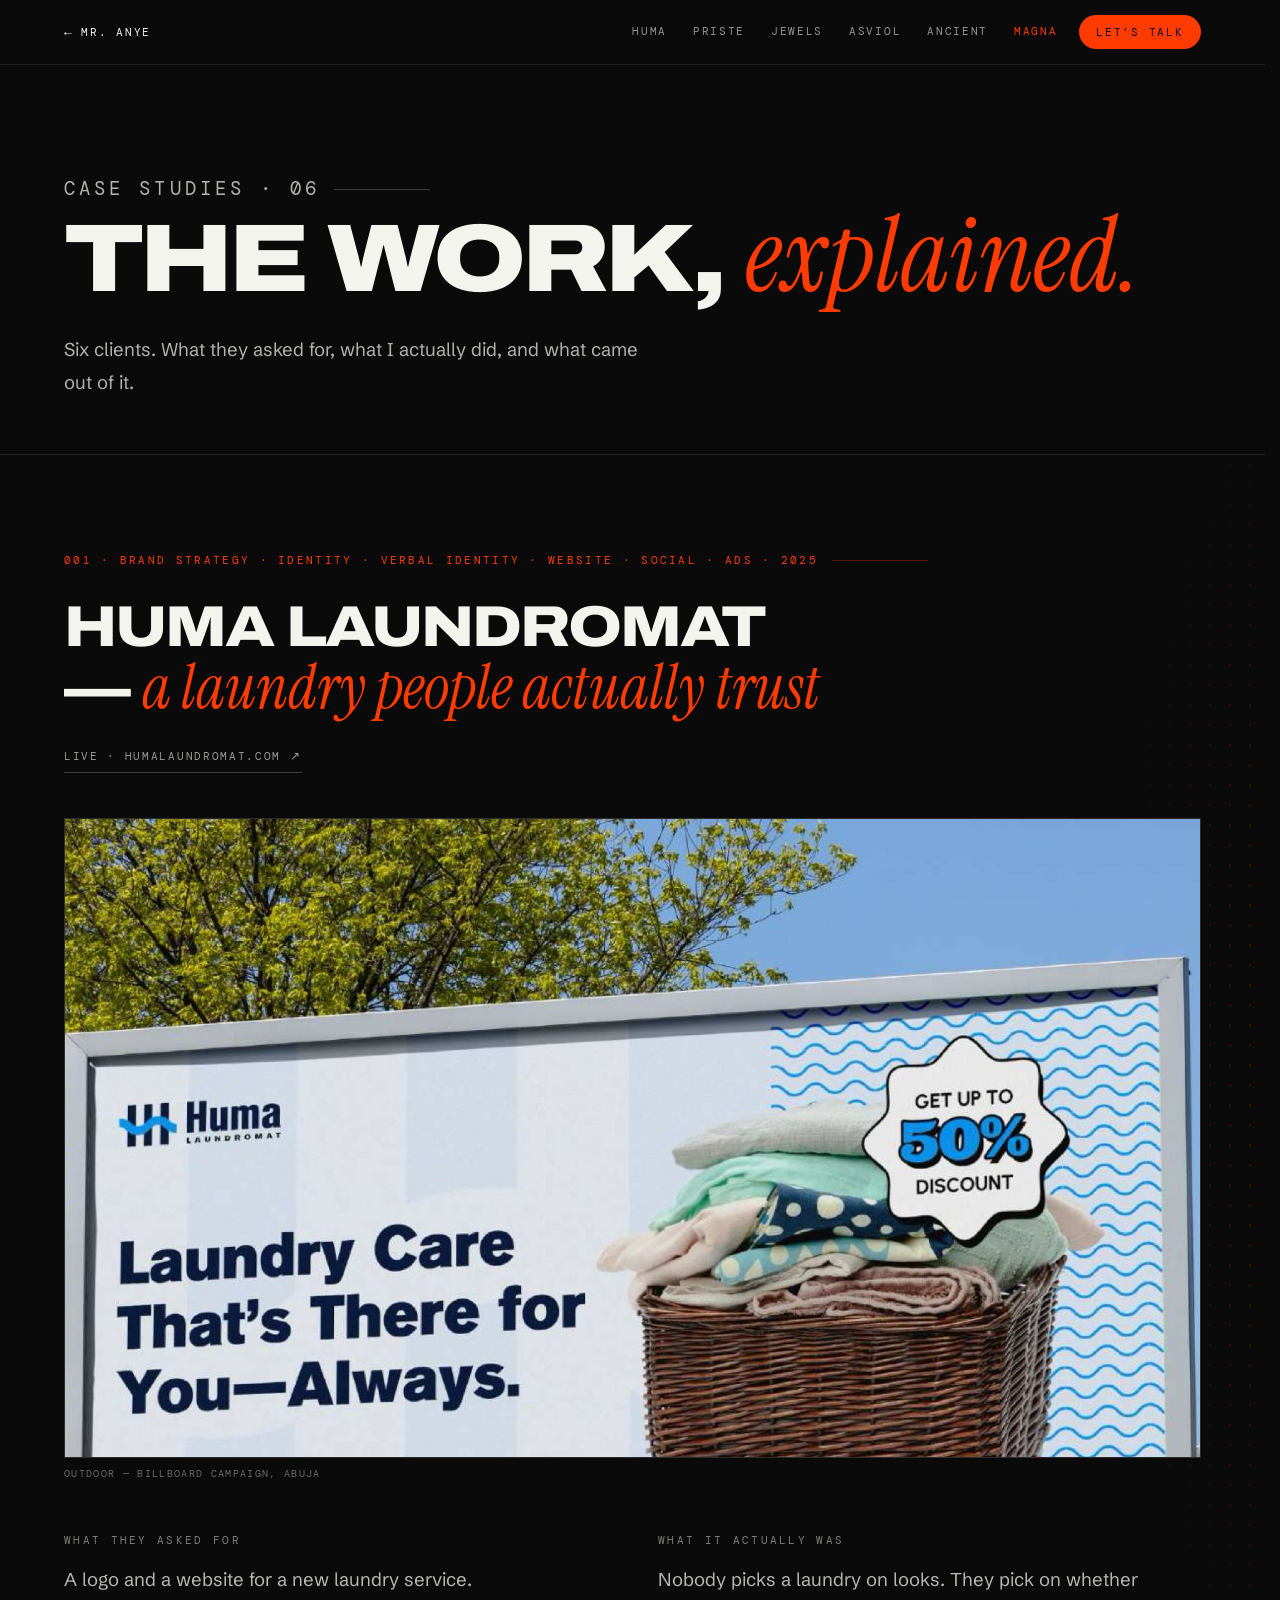
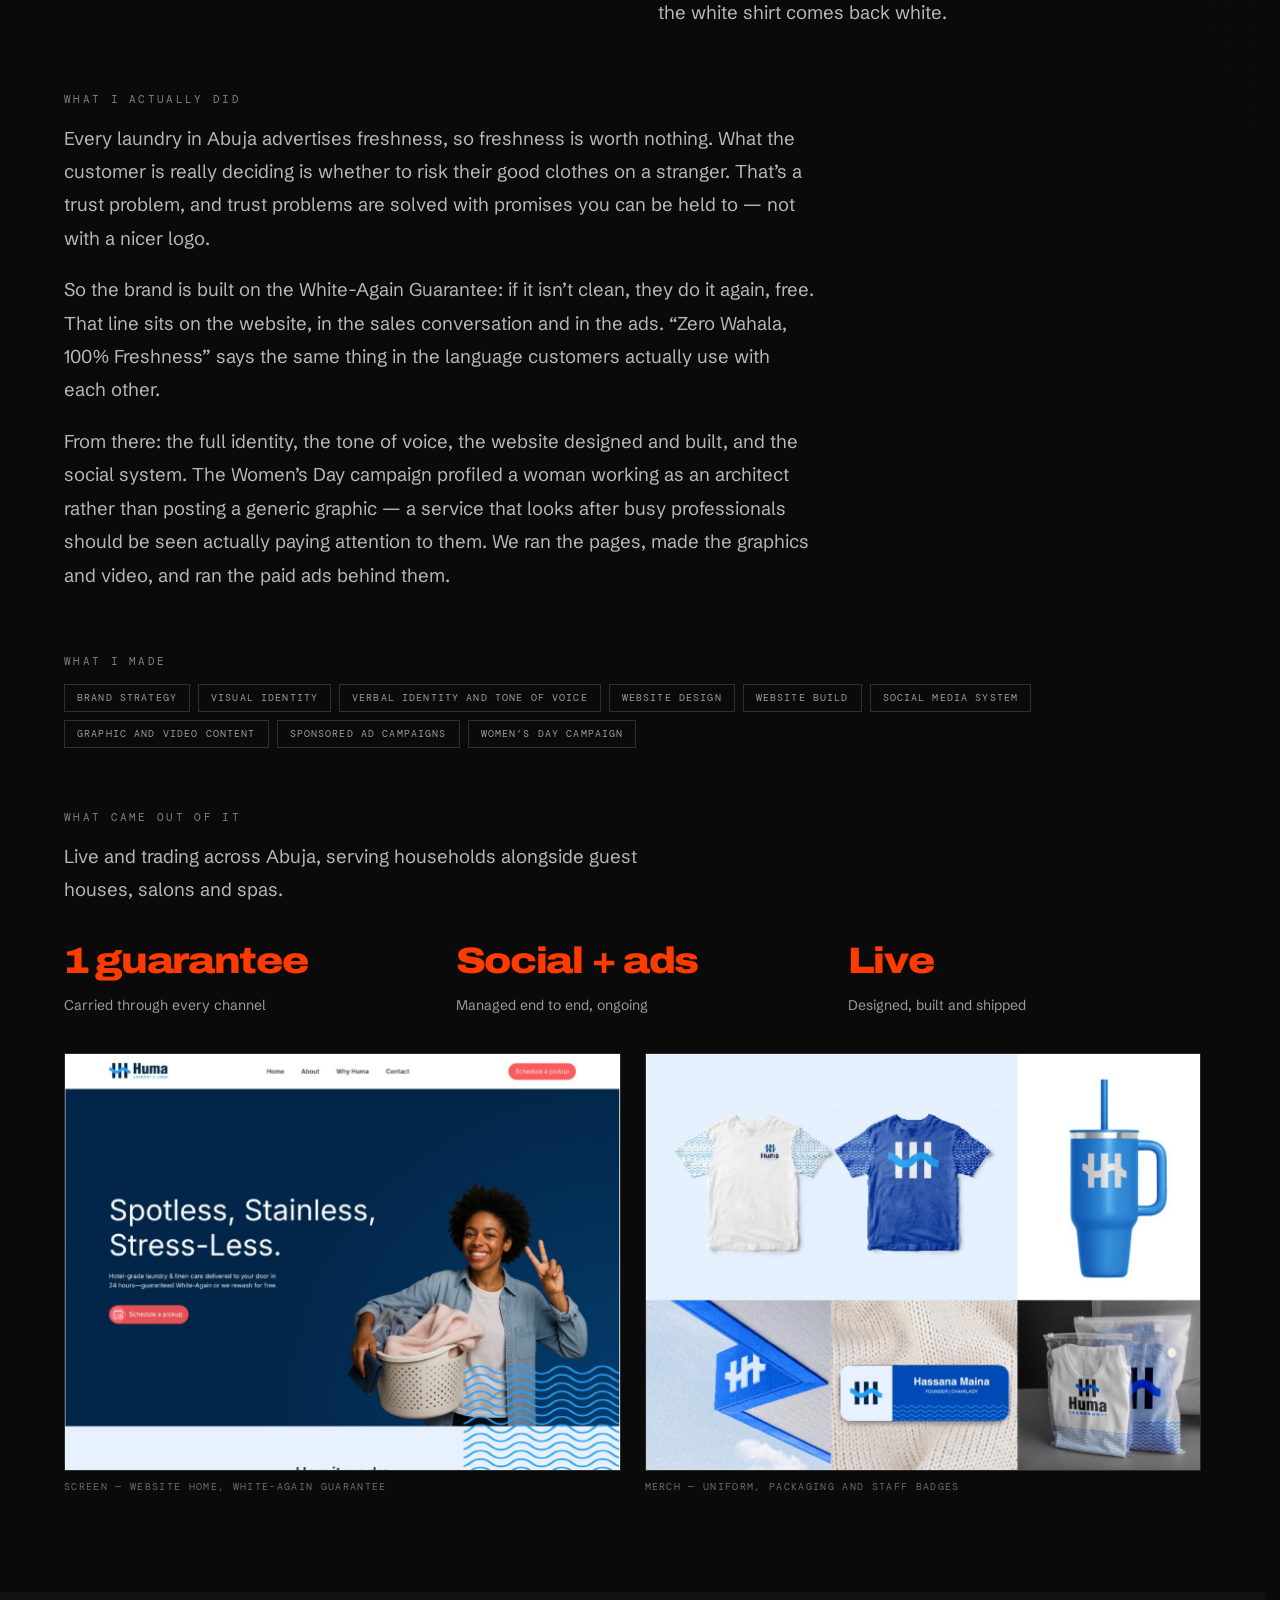
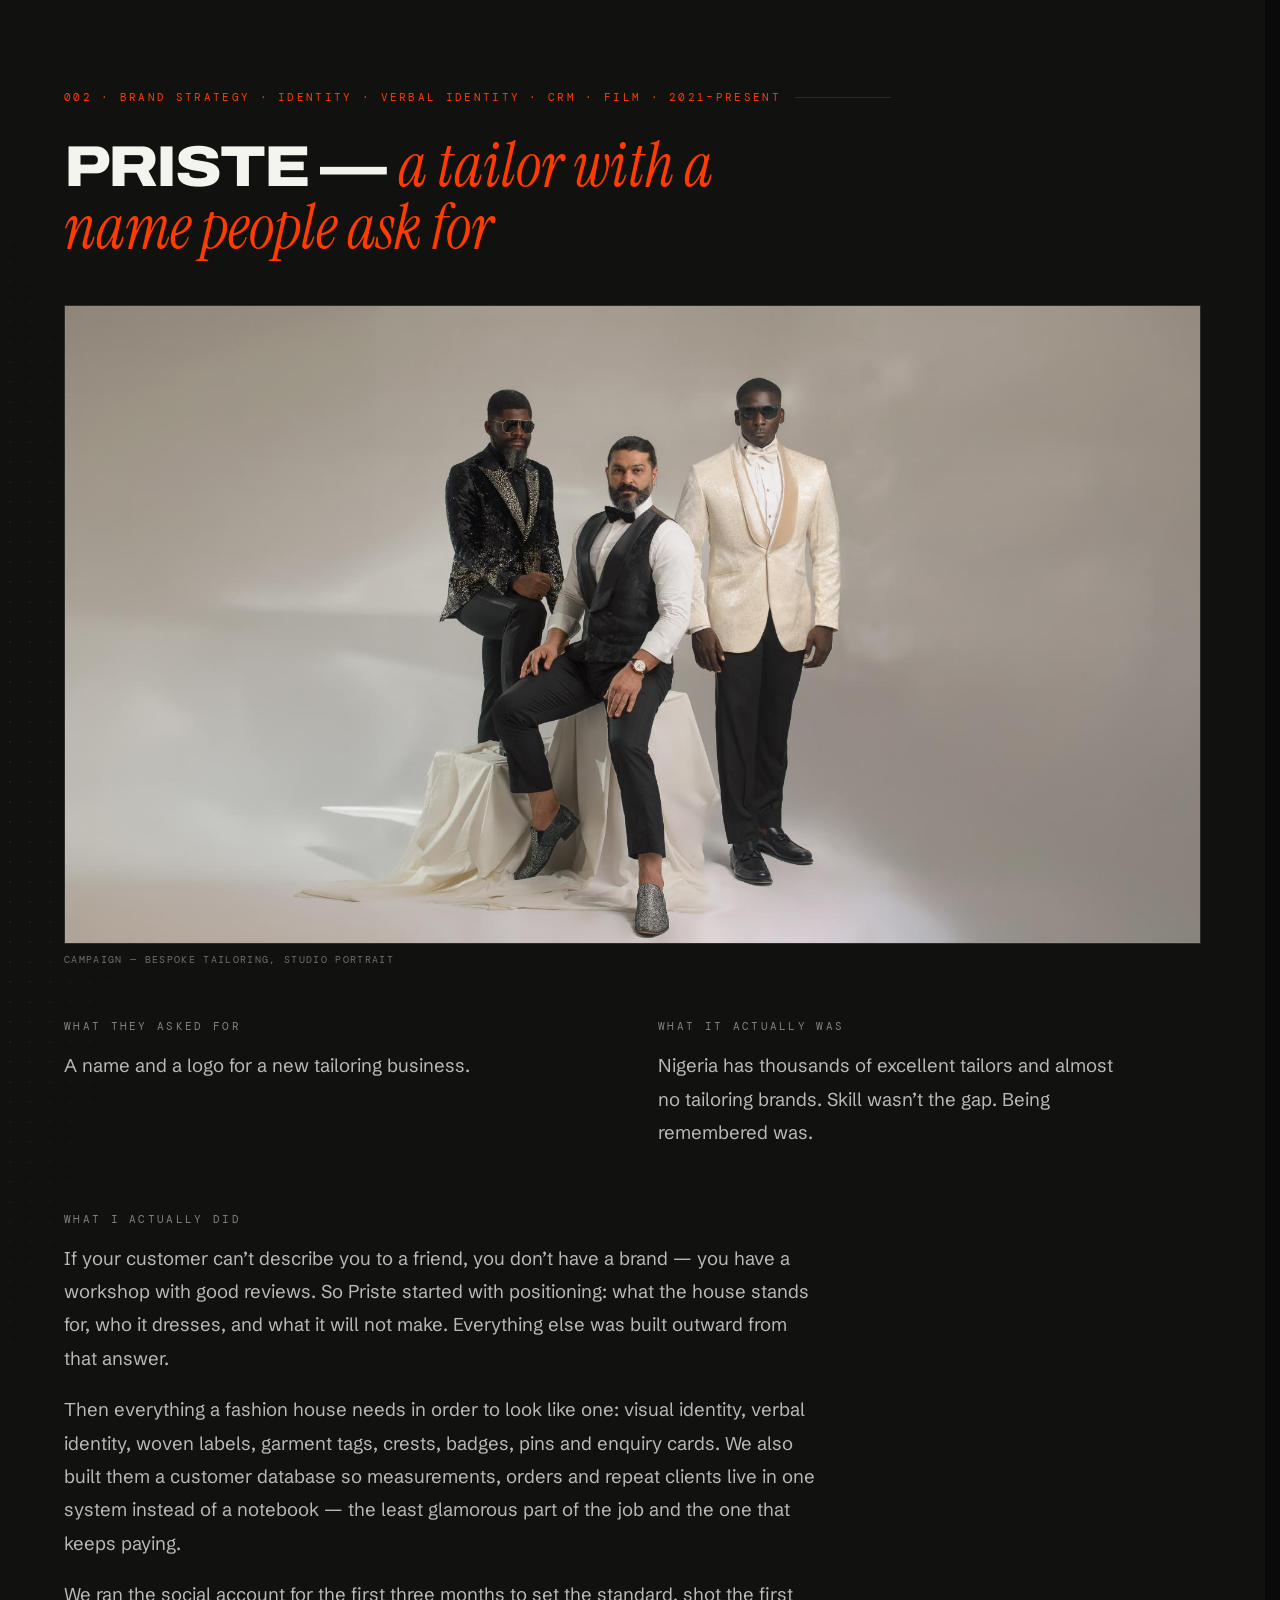
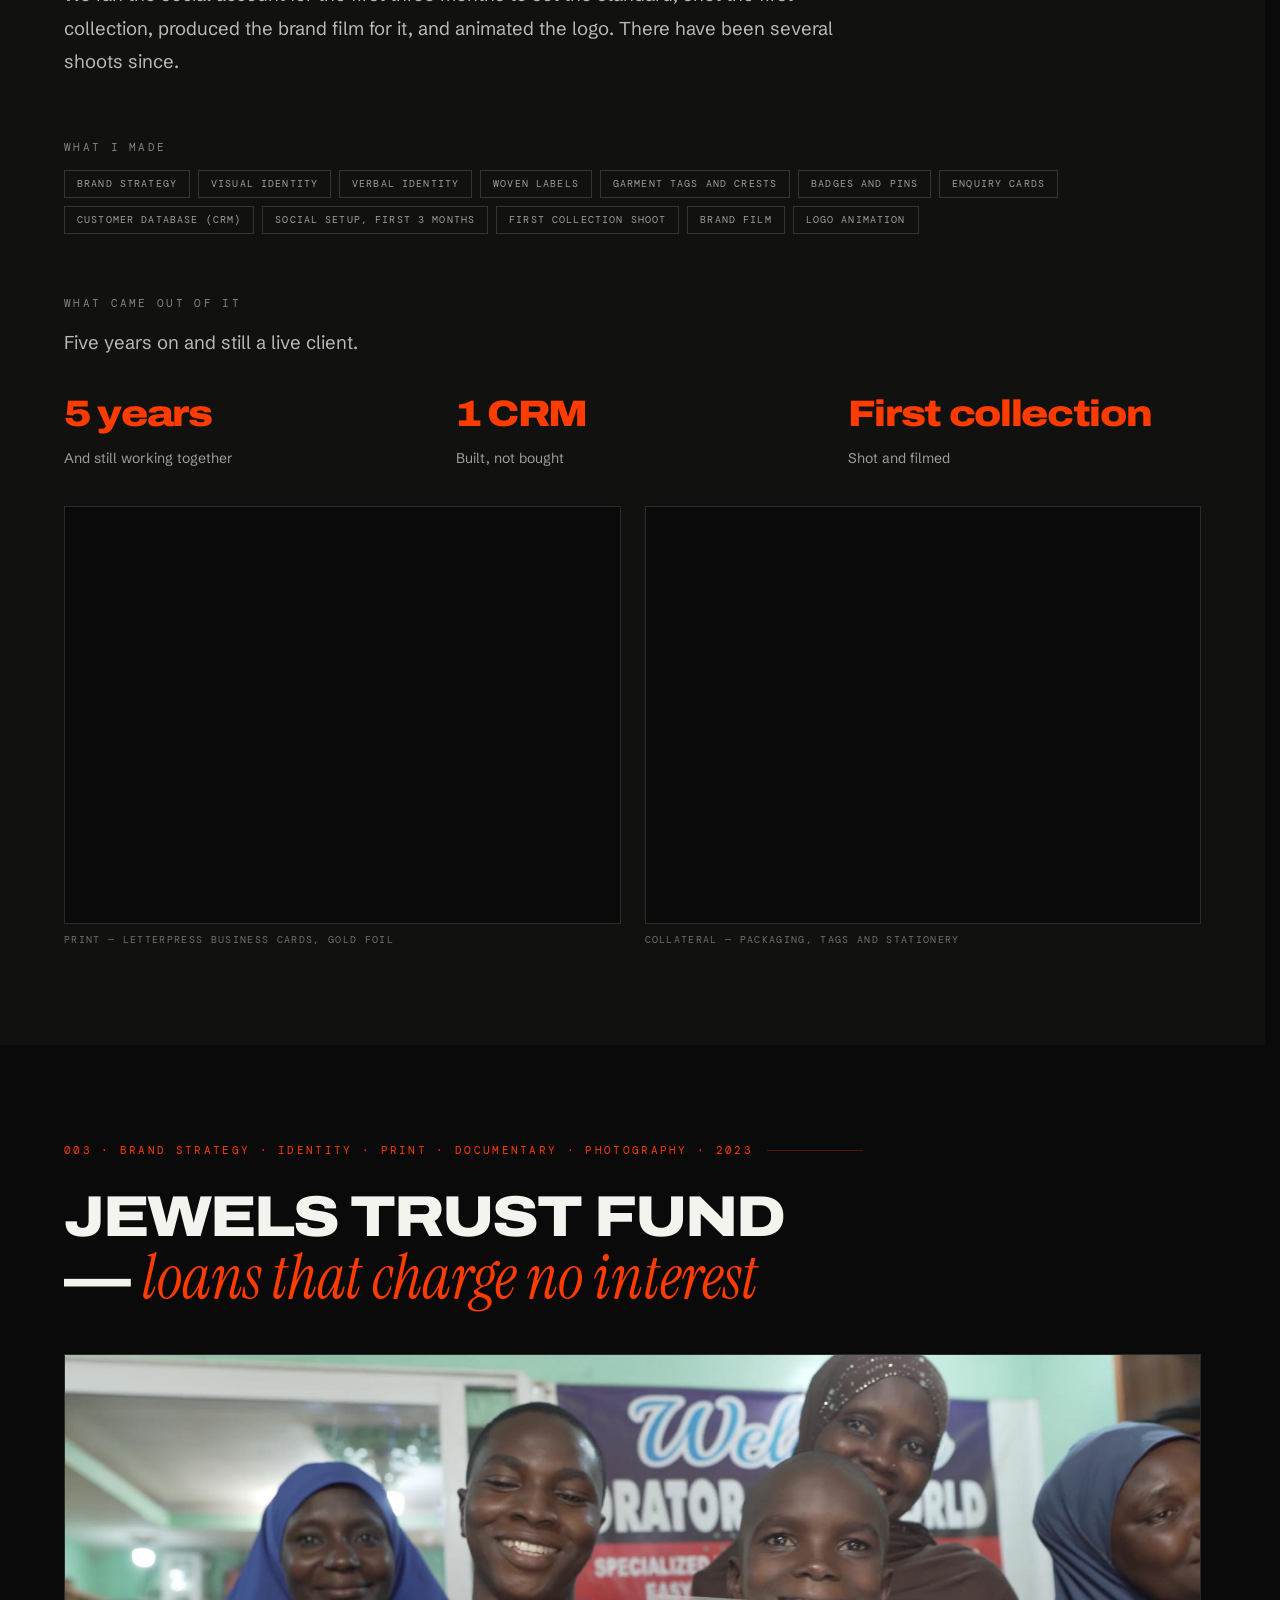
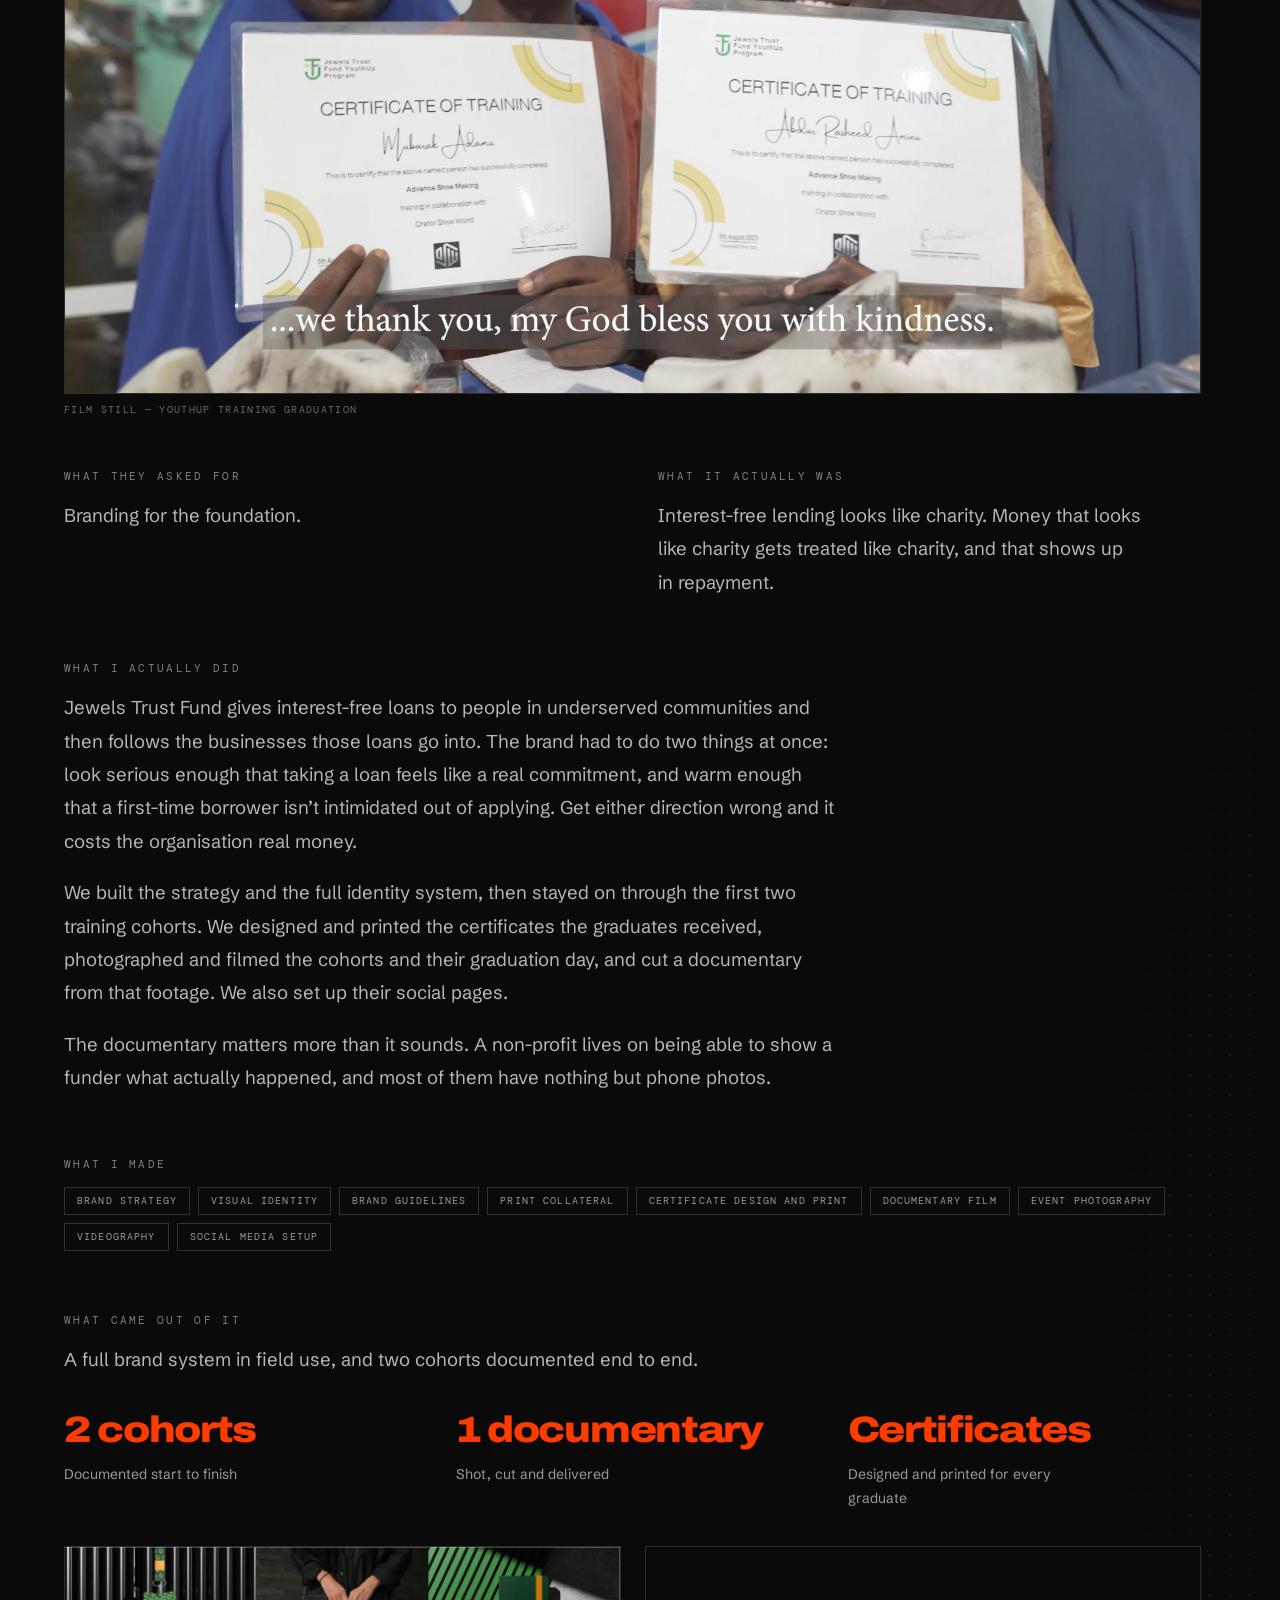
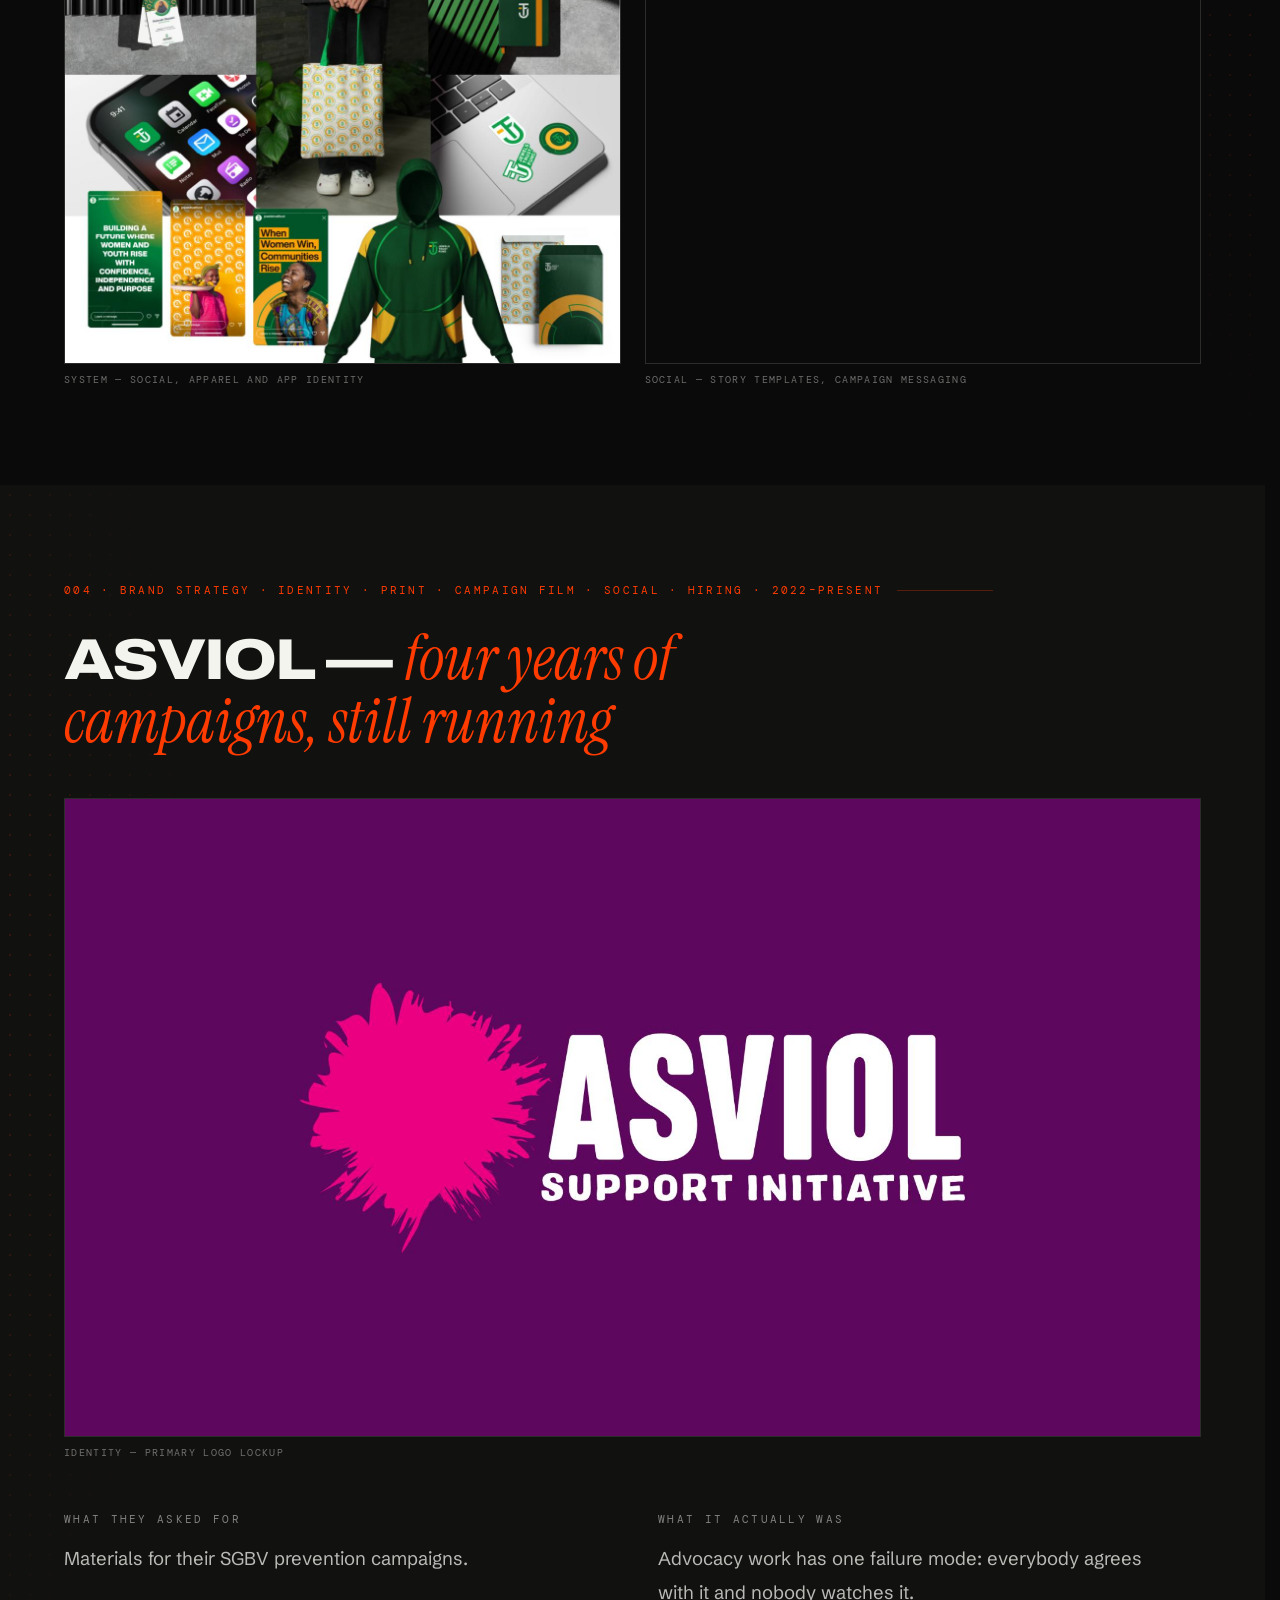
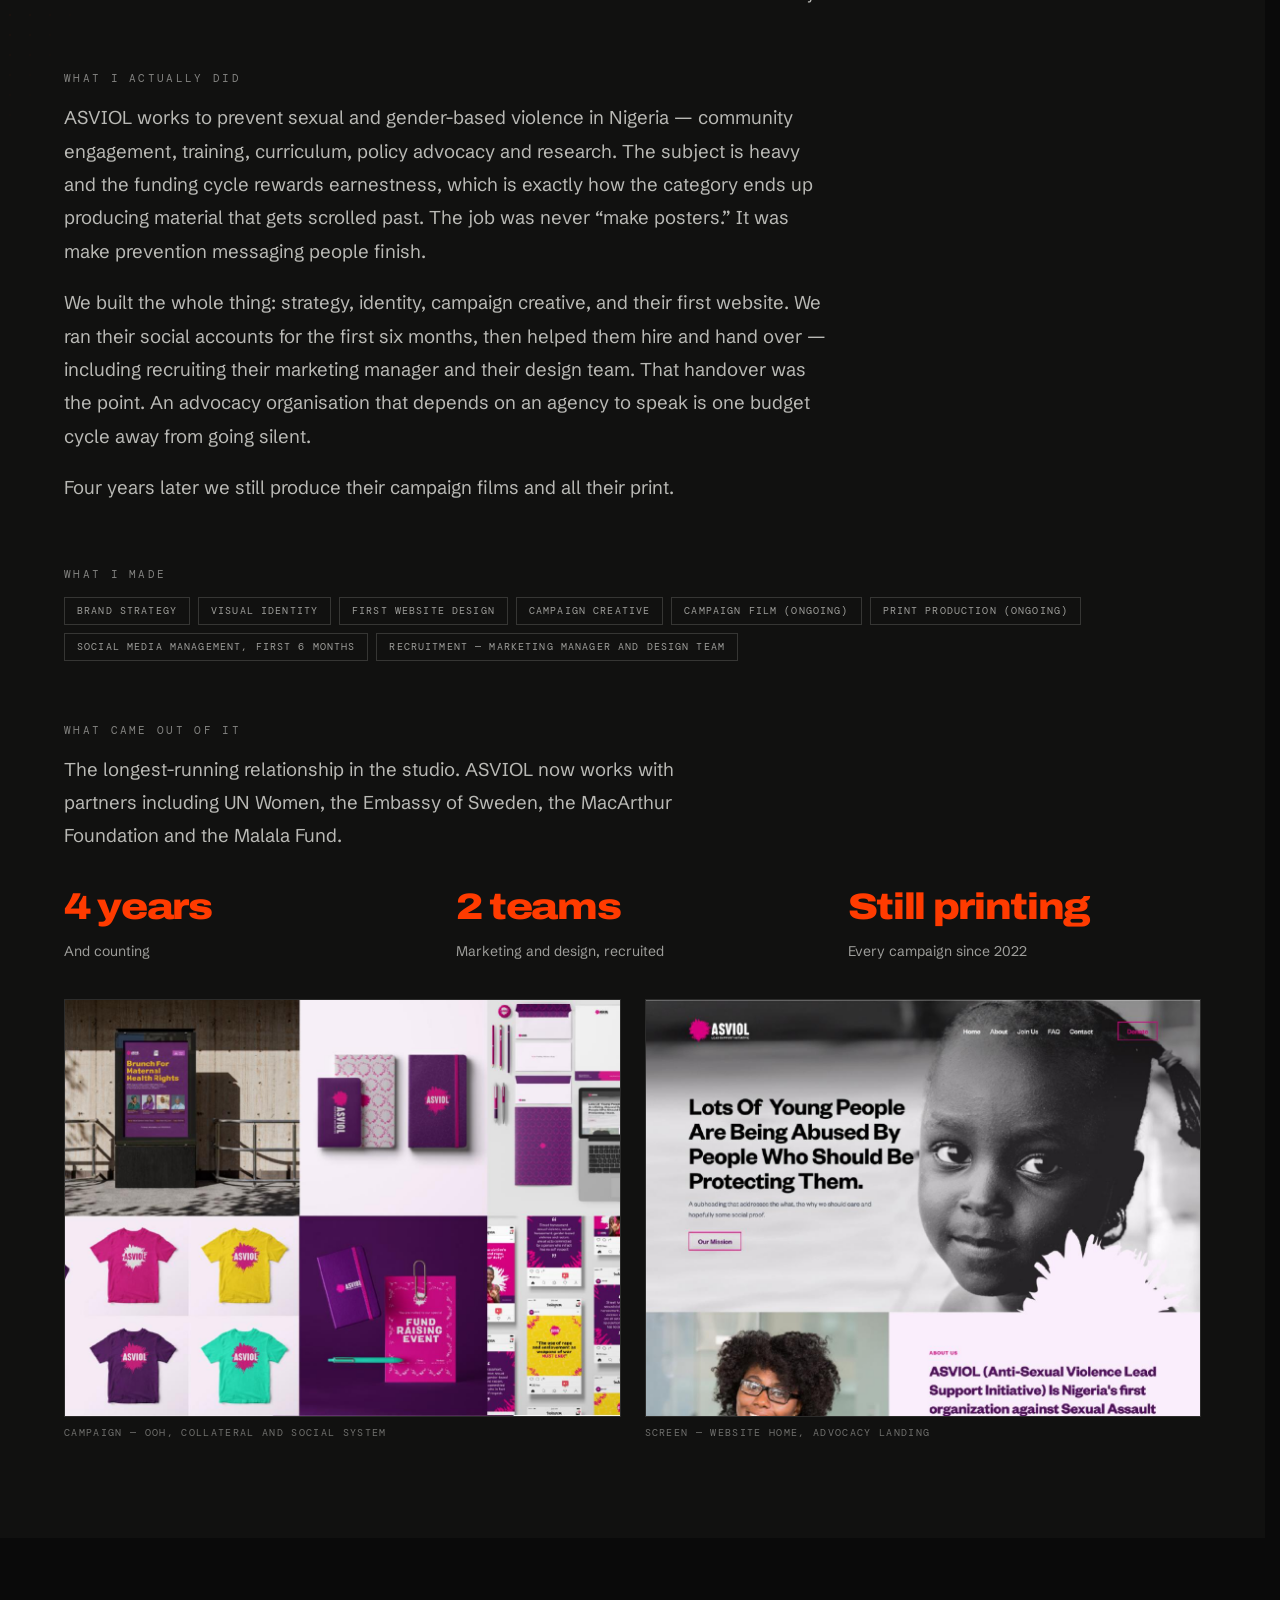
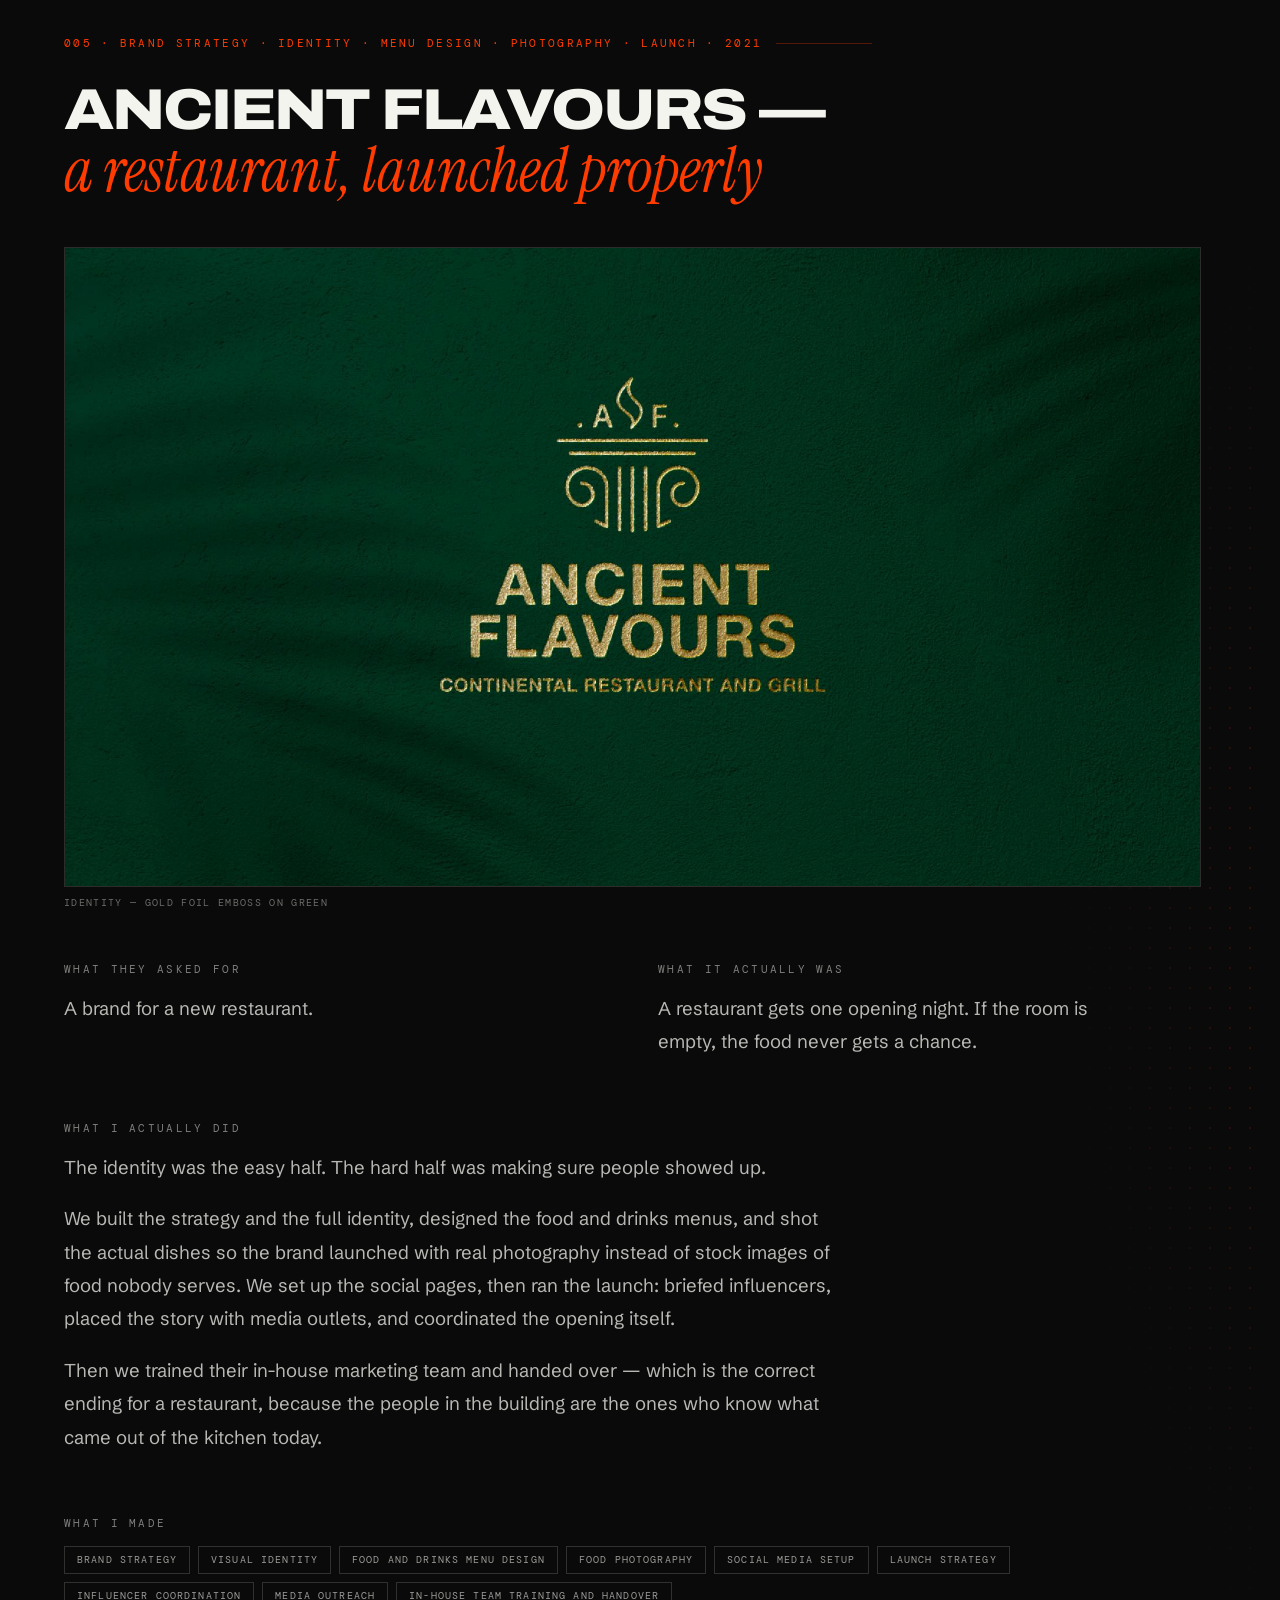
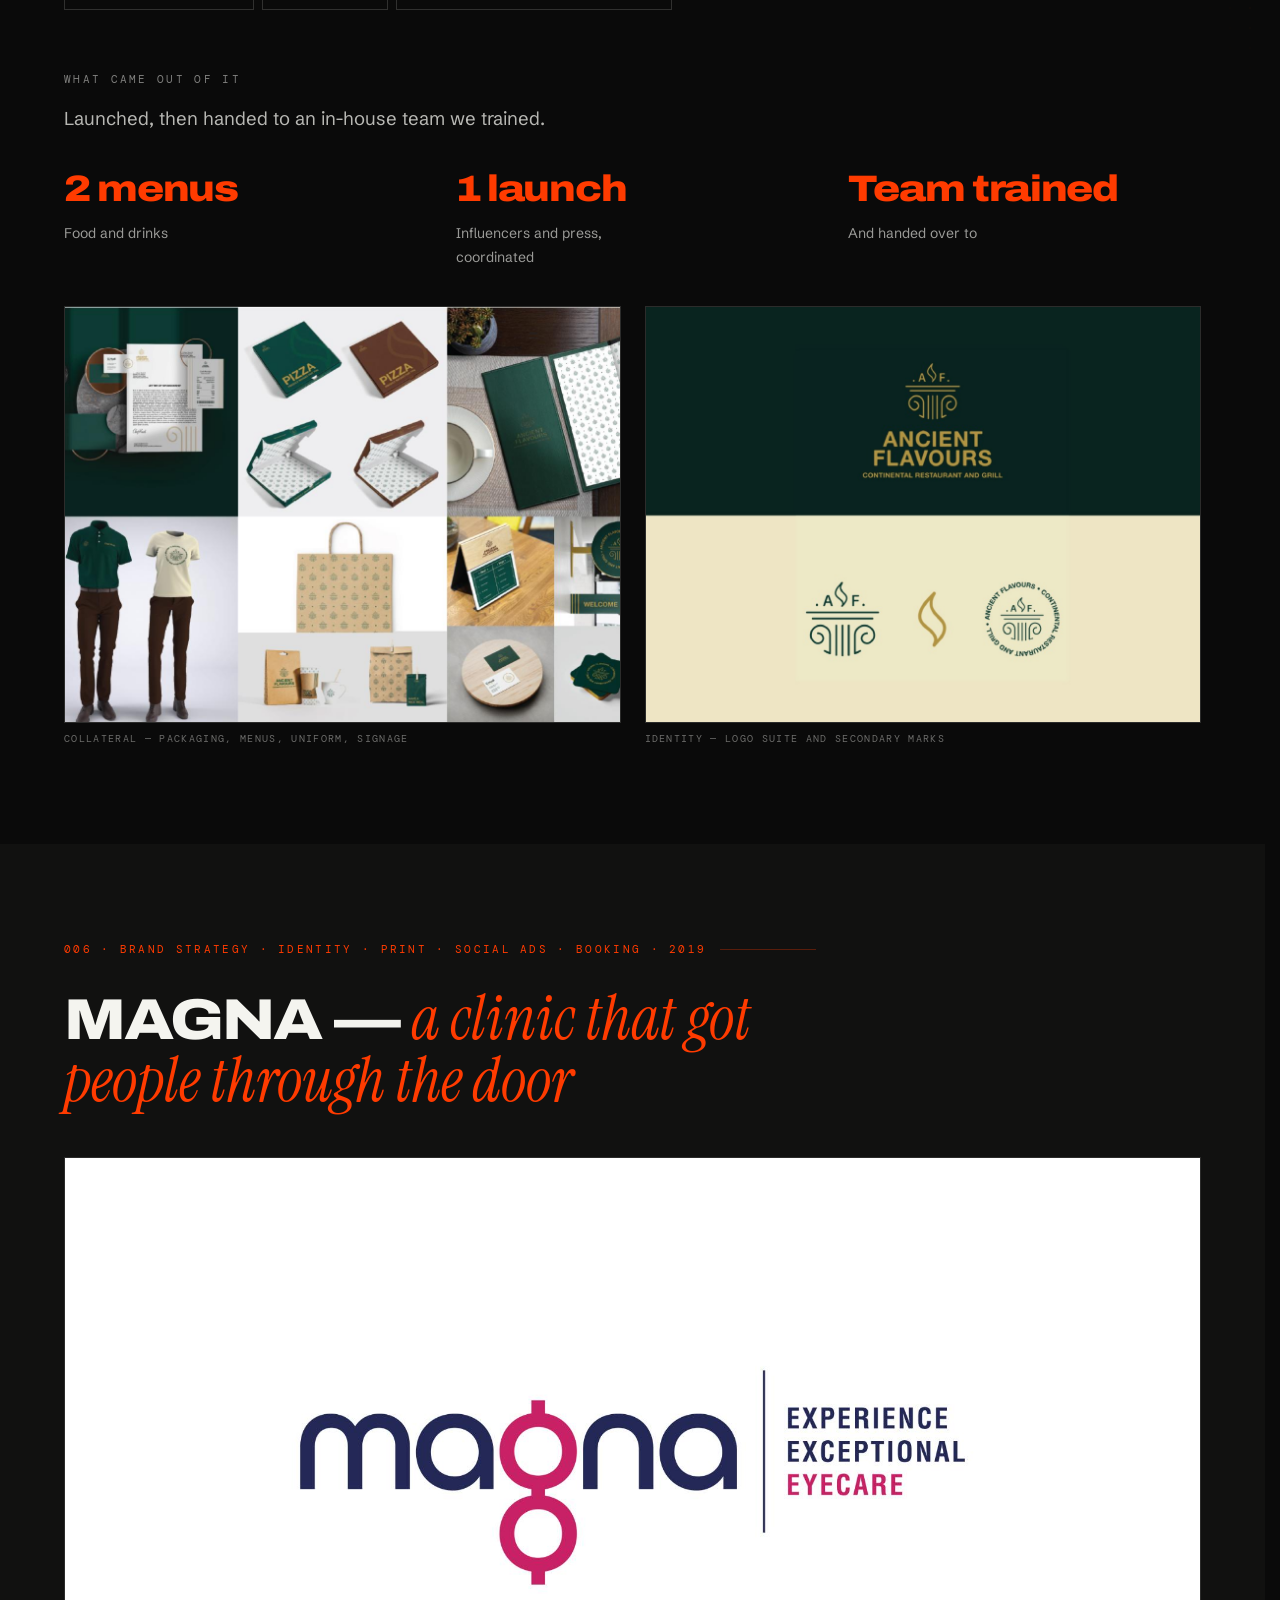
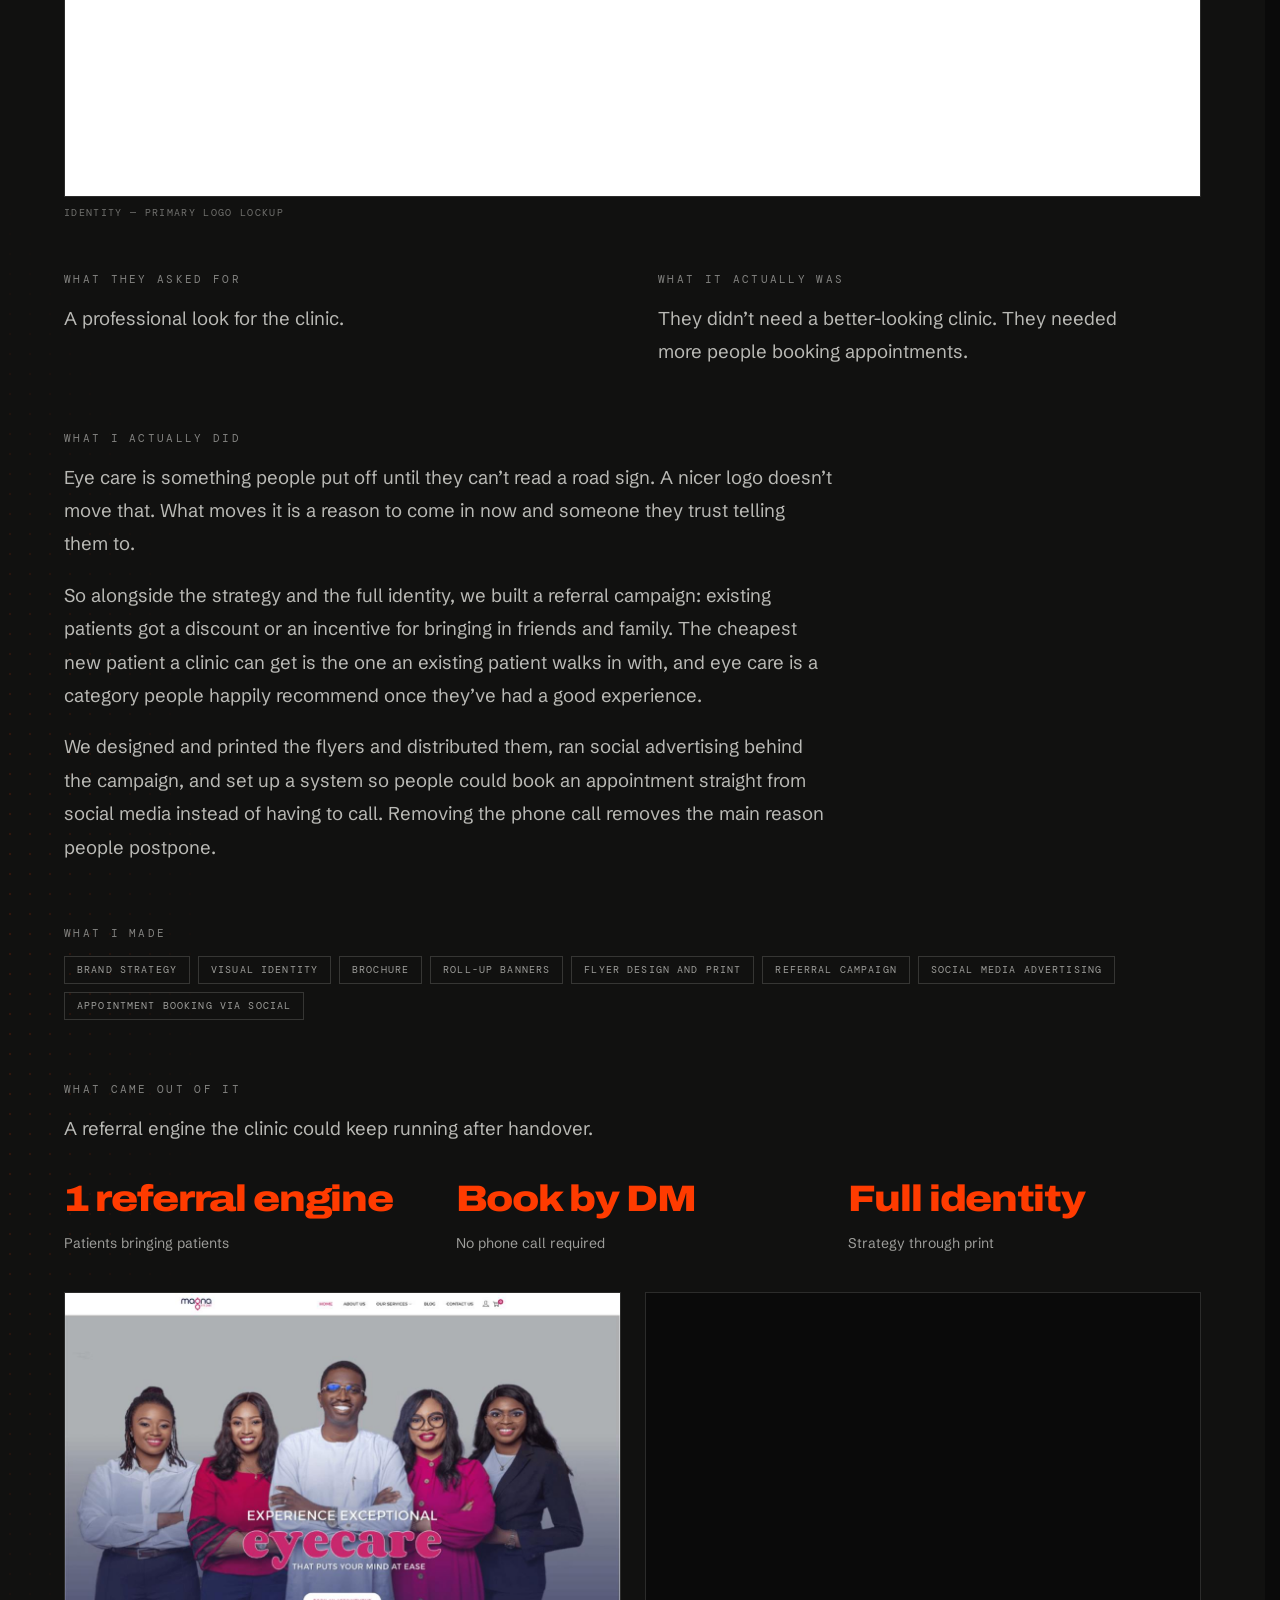
==== case-studies.html @ 03a9a8d0 "Mr. Anye portfolio — static two-page site Implementation of the Claude Design project cc9333cd as a " ====
<!DOCTYPE html>
<html lang="en">
<head>
<meta charset="utf-8">
<meta name="viewport" content="width=device-width, initial-scale=1, viewport-fit=cover">
<title>Case Studies — Mr. Anye</title>
<meta name="description" content="Six case studies from Mr. Anye — Huma Laundromat, Priste, Jewels Trust Fund, ASVIOL, Ancient Flavours and Magna. What they asked for, what I actually did, and what came out of it.">
<meta name="theme-color" content="#0A0A0A">
<link rel="canonical" href="https://mranye.com/case-studies.html">

<meta property="og:type" content="website">
<meta property="og:title" content="Case Studies — Mr. Anye">
<meta property="og:description" content="Six clients. What they asked for, what I actually did, and what came out of it.">
<meta property="og:image" content="img/cs/jewels-hero.jpg">
<meta name="twitter:card" content="summary_large_image">

<link rel="preconnect" href="https://fonts.googleapis.com">
<link rel="preconnect" href="https://fonts.gstatic.com" crossorigin>
<link href="https://fonts.googleapis.com/css2?family=Archivo:wdth,wght@62..125,400..900&family=Schibsted+Grotesk:wght@400;500;600;700&family=DM+Mono:wght@300;400;500&family=Instrument+Serif:ital@0;1&display=swap" rel="stylesheet">
<link rel="stylesheet" href="css/site.css">
</head>
<body>

<a class="skip" href="#main">Skip to content</a>
<div class="prog" data-prog aria-hidden="true"></div>
<div class="dot" data-dot aria-hidden="true"></div>

<header class="head">
  <div class="head__in">
    <a class="back" href="index.html" data-mag><span class="arrow-l" aria-hidden="true">&#8592;</span> Mr. Anye</a>

    <nav class="nav" aria-label="Case studies">
      <a class="nav__link" href="#huma" data-nav="huma"><span class="swap"><span class="swap__track"><span>Huma</span><span>Huma</span></span></span></a>
      <a class="nav__link" href="#priste" data-nav="priste"><span class="swap"><span class="swap__track"><span>Priste</span><span>Priste</span></span></span></a>
      <a class="nav__link" href="#jewels" data-nav="jewels"><span class="swap"><span class="swap__track"><span>Jewels</span><span>Jewels</span></span></span></a>
      <a class="nav__link" href="#asviol" data-nav="asviol"><span class="swap"><span class="swap__track"><span>ASVIOL</span><span>ASVIOL</span></span></span></a>
      <a class="nav__link" href="#ancient-flavours" data-nav="ancient-flavours"><span class="swap"><span class="swap__track"><span>Ancient</span><span>Ancient</span></span></span></a>
      <a class="nav__link" href="#magna" data-nav="magna"><span class="swap"><span class="swap__track"><span>Magna</span><span>Magna</span></span></span></a>
      <a class="btn btn--fill" href="#contact" data-mag style="margin-left:8px;padding:9px 16px">Let&rsquo;s talk</a>
    </nav>

    <button class="burger" data-burger type="button" aria-expanded="false" aria-controls="drawer" aria-label="Open menu"><i></i></button>
  </div>
</header>

<nav class="drawer" id="drawer" data-drawer aria-label="Mobile">
  <a href="#huma">Huma</a>
  <a href="#priste">Priste</a>
  <a href="#jewels">Jewels</a>
  <a href="#asviol">ASVIOL</a>
  <a href="#ancient-flavours">Ancient</a>
  <a href="#magna">Magna</a>
  <a class="btn btn--fill" href="#contact">Let&rsquo;s talk <span class="arrow">&#8599;</span></a>
</nav>

<main id="main">

<section class="cs-index" aria-labelledby="page-t">
  <div class="shell">
    <p class="eyebrow" data-rv>Case studies &middot; 06</p>
    <h1 id="page-t" data-rv>The work, <em>explained.</em></h1>
    <p data-rv data-d="1">Six clients. What they asked for, what I actually did, and what came out of it.</p>
  </div>
</section>

<section class="section cs" id="huma" aria-labelledby="huma-t">
  <div class="dots" style="--dx:126%;--dy:22%" aria-hidden="true"></div>
  <div class="shell">
    <p class="cs__eyebrow" data-rv>001 &middot; Brand strategy &middot; Identity &middot; Verbal identity &middot; Website &middot; Social &middot; Ads &middot; 2025</p>
    <h2 id="huma-t" data-rv>Huma Laundromat &mdash; <em>a laundry people actually trust</em></h2>
    <a class="live" href="https://humalaundromat.com" target="_blank" rel="noopener" data-rv data-d="1">Live &middot; humalaundromat.com <span class="arrow">&#8599;</span></a>

    <figure class="fig fig--hero" data-rv data-d="1">
      <div class="fig__frame"><img src="img/cs/huma-hero.jpg" loading="lazy" decoding="async" alt="Outdoor &mdash; billboard campaign, Abuja"></div>
      <figcaption>Outdoor &mdash; billboard campaign, Abuja</figcaption>
    </figure>

    <div class="qa">
      <div>
        <h3 class="cs__h3">What they asked for</h3>
        <p class="cs__p" data-rv>A logo and a website for a new laundry service.</p>
      </div>
      <div>
        <h3 class="cs__h3">What it actually was</h3>
        <p class="cs__p" data-rv data-d="1">Nobody picks a laundry on looks. They pick on whether the white shirt comes back white.</p>
      </div>
    </div>

    <div class="did">
      <h3 class="cs__h3">What I actually did</h3>
      <p class="cs__p" data-rv>Every laundry in Abuja advertises freshness, so freshness is worth nothing. What the customer is really deciding is whether to risk their good clothes on a stranger. That&rsquo;s a trust problem, and trust problems are solved with promises you can be held to &mdash; not with a nicer logo.</p>
      <p class="cs__p" data-rv>So the brand is built on the White-Again Guarantee: if it isn&rsquo;t clean, they do it again, free. That line sits on the website, in the sales conversation and in the ads. &ldquo;Zero Wahala, 100% Freshness&rdquo; says the same thing in the language customers actually use with each other.</p>
      <p class="cs__p" data-rv>From there: the full identity, the tone of voice, the website designed and built, and the social system. The Women&rsquo;s Day campaign profiled a woman working as an architect rather than posting a generic graphic &mdash; a service that looks after busy professionals should be seen actually paying attention to them. We ran the pages, made the graphics and video, and ran the paid ads behind them.</p>
    </div>

    <div class="made" data-rv>
      <h3 class="cs__h3">What I made</h3>
      <div class="chips"><span>Brand strategy</span><span>Visual identity</span><span>Verbal identity and tone of voice</span><span>Website design</span><span>Website build</span><span>Social media system</span><span>Graphic and video content</span><span>Sponsored ad campaigns</span><span>Women&rsquo;s Day campaign</span></div>
    </div>

    <div class="outcome" data-rv>
      <h3 class="cs__h3">What came out of it</h3>
      <p class="cs__p">Live and trading across Abuja, serving households alongside guest houses, salons and spas.</p>
      <div class="figures">
        <div><b>1 guarantee</b><span>Carried through every channel</span></div>
        <div><b>Social + ads</b><span>Managed end to end, ongoing</span></div>
        <div><b>Live</b><span>Designed, built and shipped</span></div>
      </div>
    </div>

    <div class="pair">
      <figure class="fig" data-rv>
        <div class="fig__frame"><img src="img/cs/huma-a.jpg" loading="lazy" decoding="async" alt="Screen &mdash; website home, White-Again guarantee"></div>
        <figcaption>Screen &mdash; website home, White-Again guarantee</figcaption>
      </figure>
      <figure class="fig" data-rv data-d="1">
        <div class="fig__frame"><img src="img/cs/huma-b.jpg" loading="lazy" decoding="async" alt="Merch &mdash; uniform, packaging and staff badges"></div>
        <figcaption>Merch &mdash; uniform, packaging and staff badges</figcaption>
      </figure>
    </div>
  </div>
</section>

<section class="section cs cs--alt" id="priste" aria-labelledby="priste-t">
  <div class="dots" style="--dx:-26%;--dy:30%" aria-hidden="true"></div>
  <div class="shell">
    <p class="cs__eyebrow" data-rv>002 &middot; Brand strategy &middot; Identity &middot; Verbal identity &middot; CRM &middot; Film &middot; 2021&ndash;present</p>
    <h2 id="priste-t" data-rv>Priste &mdash; <em>a tailor with a name people ask for</em></h2>

    <figure class="fig fig--hero" data-rv data-d="1">
      <div class="fig__frame"><img src="img/cs/priste-hero.jpg" loading="lazy" decoding="async" alt="Campaign &mdash; bespoke tailoring, studio portrait"></div>
      <figcaption>Campaign &mdash; bespoke tailoring, studio portrait</figcaption>
    </figure>

    <div class="qa">
      <div>
        <h3 class="cs__h3">What they asked for</h3>
        <p class="cs__p" data-rv>A name and a logo for a new tailoring business.</p>
      </div>
      <div>
        <h3 class="cs__h3">What it actually was</h3>
        <p class="cs__p" data-rv data-d="1">Nigeria has thousands of excellent tailors and almost no tailoring brands. Skill wasn&rsquo;t the gap. Being remembered was.</p>
      </div>
    </div>

    <div class="did">
      <h3 class="cs__h3">What I actually did</h3>
      <p class="cs__p" data-rv>If your customer can&rsquo;t describe you to a friend, you don&rsquo;t have a brand &mdash; you have a workshop with good reviews. So Priste started with positioning: what the house stands for, who it dresses, and what it will not make. Everything else was built outward from that answer.</p>
      <p class="cs__p" data-rv>Then everything a fashion house needs in order to look like one: visual identity, verbal identity, woven labels, garment tags, crests, badges, pins and enquiry cards. We also built them a customer database so measurements, orders and repeat clients live in one system instead of a notebook &mdash; the least glamorous part of the job and the one that keeps paying.</p>
      <p class="cs__p" data-rv>We ran the social account for the first three months to set the standard, shot the first collection, produced the brand film for it, and animated the logo. There have been several shoots since.</p>
    </div>

    <div class="made" data-rv>
      <h3 class="cs__h3">What I made</h3>
      <div class="chips"><span>Brand strategy</span><span>Visual identity</span><span>Verbal identity</span><span>Woven labels</span><span>Garment tags and crests</span><span>Badges and pins</span><span>Enquiry cards</span><span>Customer database (CRM)</span><span>Social setup, first 3 months</span><span>First collection shoot</span><span>Brand film</span><span>Logo animation</span></div>
    </div>

    <div class="outcome" data-rv>
      <h3 class="cs__h3">What came out of it</h3>
      <p class="cs__p">Five years on and still a live client.</p>
      <div class="figures">
        <div><b>5 years</b><span>And still working together</span></div>
        <div><b>1 CRM</b><span>Built, not bought</span></div>
        <div><b>First collection</b><span>Shot and filmed</span></div>
      </div>
    </div>

    <div class="pair">
      <figure class="fig" data-rv>
        <div class="fig__frame"><img src="img/cs/priste-a.jpg" loading="lazy" decoding="async" alt="Print &mdash; letterpress business cards, gold foil"></div>
        <figcaption>Print &mdash; letterpress business cards, gold foil</figcaption>
      </figure>
      <figure class="fig" data-rv data-d="1">
        <div class="fig__frame"><img src="img/cs/priste-b.jpg" loading="lazy" decoding="async" alt="Collateral &mdash; packaging, tags and stationery"></div>
        <figcaption>Collateral &mdash; packaging, tags and stationery</figcaption>
      </figure>
    </div>
  </div>
</section>

<section class="section cs" id="jewels" aria-labelledby="jewels-t">
  <div class="dots" style="--dx:126%;--dy:70%" aria-hidden="true"></div>
  <div class="shell">
    <p class="cs__eyebrow" data-rv>003 &middot; Brand strategy &middot; Identity &middot; Print &middot; Documentary &middot; Photography &middot; 2023</p>
    <h2 id="jewels-t" data-rv>Jewels Trust Fund &mdash; <em>loans that charge no interest</em></h2>

    <figure class="fig fig--hero" data-rv data-d="1">
      <div class="fig__frame"><img src="img/cs/jewels-hero.jpg" loading="lazy" decoding="async" alt="Film still &mdash; YouthUp training graduation"></div>
      <figcaption>Film still &mdash; YouthUp training graduation</figcaption>
    </figure>

    <div class="qa">
      <div>
        <h3 class="cs__h3">What they asked for</h3>
        <p class="cs__p" data-rv>Branding for the foundation.</p>
      </div>
      <div>
        <h3 class="cs__h3">What it actually was</h3>
        <p class="cs__p" data-rv data-d="1">Interest-free lending looks like charity. Money that looks like charity gets treated like charity, and that shows up in repayment.</p>
      </div>
    </div>

    <div class="did">
      <h3 class="cs__h3">What I actually did</h3>
      <p class="cs__p" data-rv>Jewels Trust Fund gives interest-free loans to people in underserved communities and then follows the businesses those loans go into. The brand had to do two things at once: look serious enough that taking a loan feels like a real commitment, and warm enough that a first-time borrower isn&rsquo;t intimidated out of applying. Get either direction wrong and it costs the organisation real money.</p>
      <p class="cs__p" data-rv>We built the strategy and the full identity system, then stayed on through the first two training cohorts. We designed and printed the certificates the graduates received, photographed and filmed the cohorts and their graduation day, and cut a documentary from that footage. We also set up their social pages.</p>
      <p class="cs__p" data-rv>The documentary matters more than it sounds. A non-profit lives on being able to show a funder what actually happened, and most of them have nothing but phone photos.</p>
    </div>

    <div class="made" data-rv>
      <h3 class="cs__h3">What I made</h3>
      <div class="chips"><span>Brand strategy</span><span>Visual identity</span><span>Brand guidelines</span><span>Print collateral</span><span>Certificate design and print</span><span>Documentary film</span><span>Event photography</span><span>Videography</span><span>Social media setup</span></div>
    </div>

    <div class="outcome" data-rv>
      <h3 class="cs__h3">What came out of it</h3>
      <p class="cs__p">A full brand system in field use, and two cohorts documented end to end.</p>
      <div class="figures">
        <div><b>2 cohorts</b><span>Documented start to finish</span></div>
        <div><b>1 documentary</b><span>Shot, cut and delivered</span></div>
        <div><b>Certificates</b><span>Designed and printed for every graduate</span></div>
      </div>
    </div>

    <div class="pair">
      <figure class="fig" data-rv>
        <div class="fig__frame"><img src="img/cs/jewels-a.jpg" loading="lazy" decoding="async" alt="System &mdash; social, apparel and app identity"></div>
        <figcaption>System &mdash; social, apparel and app identity</figcaption>
      </figure>
      <figure class="fig" data-rv data-d="1">
        <div class="fig__frame"><img src="img/cs/jewels-b.jpg" loading="lazy" decoding="async" alt="Social &mdash; story templates, campaign messaging"></div>
        <figcaption>Social &mdash; story templates, campaign messaging</figcaption>
      </figure>
    </div>
  </div>
</section>

<section class="section cs cs--alt" id="asviol" aria-labelledby="asviol-t">
  <div class="dots" style="--dx:-26%;--dy:18%" aria-hidden="true"></div>
  <div class="shell">
    <p class="cs__eyebrow" data-rv>004 &middot; Brand strategy &middot; Identity &middot; Print &middot; Campaign film &middot; Social &middot; Hiring &middot; 2022&ndash;present</p>
    <h2 id="asviol-t" data-rv>ASVIOL &mdash; <em>four years of campaigns, still running</em></h2>

    <figure class="fig fig--hero" data-rv data-d="1">
      <div class="fig__frame"><img src="img/cs/asviol-hero.jpg" loading="lazy" decoding="async" alt="Identity &mdash; primary logo lockup"></div>
      <figcaption>Identity &mdash; primary logo lockup</figcaption>
    </figure>

    <div class="qa">
      <div>
        <h3 class="cs__h3">What they asked for</h3>
        <p class="cs__p" data-rv>Materials for their SGBV prevention campaigns.</p>
      </div>
      <div>
        <h3 class="cs__h3">What it actually was</h3>
        <p class="cs__p" data-rv data-d="1">Advocacy work has one failure mode: everybody agrees with it and nobody watches it.</p>
      </div>
    </div>

    <div class="did">
      <h3 class="cs__h3">What I actually did</h3>
      <p class="cs__p" data-rv>ASVIOL works to prevent sexual and gender-based violence in Nigeria &mdash; community engagement, training, curriculum, policy advocacy and research. The subject is heavy and the funding cycle rewards earnestness, which is exactly how the category ends up producing material that gets scrolled past. The job was never &ldquo;make posters.&rdquo; It was make prevention messaging people finish.</p>
      <p class="cs__p" data-rv>We built the whole thing: strategy, identity, campaign creative, and their first website. We ran their social accounts for the first six months, then helped them hire and hand over &mdash; including recruiting their marketing manager and their design team. That handover was the point. An advocacy organisation that depends on an agency to speak is one budget cycle away from going silent.</p>
      <p class="cs__p" data-rv>Four years later we still produce their campaign films and all their print.</p>
    </div>

    <div class="made" data-rv>
      <h3 class="cs__h3">What I made</h3>
      <div class="chips"><span>Brand strategy</span><span>Visual identity</span><span>First website design</span><span>Campaign creative</span><span>Campaign film (ongoing)</span><span>Print production (ongoing)</span><span>Social media management, first 6 months</span><span>Recruitment &mdash; marketing manager and design team</span></div>
    </div>

    <div class="outcome" data-rv>
      <h3 class="cs__h3">What came out of it</h3>
      <p class="cs__p">The longest-running relationship in the studio. ASVIOL now works with partners including UN Women, the Embassy of Sweden, the MacArthur Foundation and the Malala Fund.</p>
      <div class="figures">
        <div><b>4 years</b><span>And counting</span></div>
        <div><b>2 teams</b><span>Marketing and design, recruited</span></div>
        <div><b>Still printing</b><span>Every campaign since 2022</span></div>
      </div>
    </div>

    <div class="pair">
      <figure class="fig" data-rv>
        <div class="fig__frame"><img src="img/cs/asviol-a.jpg" loading="lazy" decoding="async" alt="Campaign &mdash; OOH, collateral and social system"></div>
        <figcaption>Campaign &mdash; OOH, collateral and social system</figcaption>
      </figure>
      <figure class="fig" data-rv data-d="1">
        <div class="fig__frame"><img src="img/cs/asviol-b.jpg" loading="lazy" decoding="async" alt="Screen &mdash; website home, advocacy landing"></div>
        <figcaption>Screen &mdash; website home, advocacy landing</figcaption>
      </figure>
    </div>
  </div>
</section>

<section class="section cs" id="ancient-flavours" aria-labelledby="ancient-flavours-t">
  <div class="dots" style="--dx:126%;--dy:40%" aria-hidden="true"></div>
  <div class="shell">
    <p class="cs__eyebrow" data-rv>005 &middot; Brand strategy &middot; Identity &middot; Menu design &middot; Photography &middot; Launch &middot; 2021</p>
    <h2 id="ancient-flavours-t" data-rv>Ancient Flavours &mdash; <em>a restaurant, launched properly</em></h2>

    <figure class="fig fig--hero" data-rv data-d="1">
      <div class="fig__frame"><img src="img/cs/ancient-flavours-hero.jpg" loading="lazy" decoding="async" alt="Identity &mdash; gold foil emboss on green"></div>
      <figcaption>Identity &mdash; gold foil emboss on green</figcaption>
    </figure>

    <div class="qa">
      <div>
        <h3 class="cs__h3">What they asked for</h3>
        <p class="cs__p" data-rv>A brand for a new restaurant.</p>
      </div>
      <div>
        <h3 class="cs__h3">What it actually was</h3>
        <p class="cs__p" data-rv data-d="1">A restaurant gets one opening night. If the room is empty, the food never gets a chance.</p>
      </div>
    </div>

    <div class="did">
      <h3 class="cs__h3">What I actually did</h3>
      <p class="cs__p" data-rv>The identity was the easy half. The hard half was making sure people showed up.</p>
      <p class="cs__p" data-rv>We built the strategy and the full identity, designed the food and drinks menus, and shot the actual dishes so the brand launched with real photography instead of stock images of food nobody serves. We set up the social pages, then ran the launch: briefed influencers, placed the story with media outlets, and coordinated the opening itself.</p>
      <p class="cs__p" data-rv>Then we trained their in-house marketing team and handed over &mdash; which is the correct ending for a restaurant, because the people in the building are the ones who know what came out of the kitchen today.</p>
    </div>

    <div class="made" data-rv>
      <h3 class="cs__h3">What I made</h3>
      <div class="chips"><span>Brand strategy</span><span>Visual identity</span><span>Food and drinks menu design</span><span>Food photography</span><span>Social media setup</span><span>Launch strategy</span><span>Influencer coordination</span><span>Media outreach</span><span>In-house team training and handover</span></div>
    </div>

    <div class="outcome" data-rv>
      <h3 class="cs__h3">What came out of it</h3>
      <p class="cs__p">Launched, then handed to an in-house team we trained.</p>
      <div class="figures">
        <div><b>2 menus</b><span>Food and drinks</span></div>
        <div><b>1 launch</b><span>Influencers and press, coordinated</span></div>
        <div><b>Team trained</b><span>And handed over to</span></div>
      </div>
    </div>

    <div class="pair">
      <figure class="fig" data-rv>
        <div class="fig__frame"><img src="img/cs/ancient-flavours-a.jpg" loading="lazy" decoding="async" alt="Collateral &mdash; packaging, menus, uniform, signage"></div>
        <figcaption>Collateral &mdash; packaging, menus, uniform, signage</figcaption>
      </figure>
      <figure class="fig" data-rv data-d="1">
        <div class="fig__frame"><img src="img/cs/ancient-flavours-b.jpg" loading="lazy" decoding="async" alt="Identity &mdash; logo suite and secondary marks"></div>
        <figcaption>Identity &mdash; logo suite and secondary marks</figcaption>
      </figure>
    </div>
  </div>
</section>

<section class="section cs cs--alt" id="magna" aria-labelledby="magna-t">
  <div class="dots" style="--dx:-26%;--dy:66%" aria-hidden="true"></div>
  <div class="shell">
    <p class="cs__eyebrow" data-rv>006 &middot; Brand strategy &middot; Identity &middot; Print &middot; Social ads &middot; Booking &middot; 2019</p>
    <h2 id="magna-t" data-rv>Magna &mdash; <em>a clinic that got people through the door</em></h2>

    <figure class="fig fig--hero" data-rv data-d="1">
      <div class="fig__frame"><img src="img/cs/magna-hero.jpg" loading="lazy" decoding="async" alt="Identity &mdash; primary logo lockup"></div>
      <figcaption>Identity &mdash; primary logo lockup</figcaption>
    </figure>

    <div class="qa">
      <div>
        <h3 class="cs__h3">What they asked for</h3>
        <p class="cs__p" data-rv>A professional look for the clinic.</p>
      </div>
      <div>
        <h3 class="cs__h3">What it actually was</h3>
        <p class="cs__p" data-rv data-d="1">They didn&rsquo;t need a better-looking clinic. They needed more people booking appointments.</p>
      </div>
    </div>

    <div class="did">
      <h3 class="cs__h3">What I actually did</h3>
      <p class="cs__p" data-rv>Eye care is something people put off until they can&rsquo;t read a road sign. A nicer logo doesn&rsquo;t move that. What moves it is a reason to come in now and someone they trust telling them to.</p>
      <p class="cs__p" data-rv>So alongside the strategy and the full identity, we built a referral campaign: existing patients got a discount or an incentive for bringing in friends and family. The cheapest new patient a clinic can get is the one an existing patient walks in with, and eye care is a category people happily recommend once they&rsquo;ve had a good experience.</p>
      <p class="cs__p" data-rv>We designed and printed the flyers and distributed them, ran social advertising behind the campaign, and set up a system so people could book an appointment straight from social media instead of having to call. Removing the phone call removes the main reason people postpone.</p>
    </div>

    <div class="made" data-rv>
      <h3 class="cs__h3">What I made</h3>
      <div class="chips"><span>Brand strategy</span><span>Visual identity</span><span>Brochure</span><span>Roll-up banners</span><span>Flyer design and print</span><span>Referral campaign</span><span>Social media advertising</span><span>Appointment booking via social</span></div>
    </div>

    <div class="outcome" data-rv>
      <h3 class="cs__h3">What came out of it</h3>
      <p class="cs__p">A referral engine the clinic could keep running after handover.</p>
      <div class="figures">
        <div><b>1 referral engine</b><span>Patients bringing patients</span></div>
        <div><b>Book by DM</b><span>No phone call required</span></div>
        <div><b>Full identity</b><span>Strategy through print</span></div>
      </div>
    </div>

    <div class="pair">
      <figure class="fig" data-rv>
        <div class="fig__frame"><img src="img/cs/magna-a.jpg" loading="lazy" decoding="async" alt="Screen &mdash; website home, appointment booking"></div>
        <figcaption>Screen &mdash; website home, appointment booking</figcaption>
      </figure>
      <figure class="fig" data-rv data-d="1">
        <div class="fig__frame"><img src="img/cs/magna-b.jpg" loading="lazy" decoding="async" alt="Packaging &mdash; branded dispensing bags"></div>
        <figcaption>Packaging &mdash; branded dispensing bags</figcaption>
      </figure>
    </div>
  </div>
</section>

<section class="section section--light cs-contact" id="contact">
  <div class="grain grain--light" aria-hidden="true"></div>
  <div class="shell">
    <p class="eyebrow" data-rv>Let&rsquo;s talk</p>
    <h2 data-rv>Want the full deck on any of these?</h2>
    <div class="cta-row" data-rv>
      <a class="btn btn--fill" href="mailto:writetoanye@gmail.com" data-mag>writetoanye@gmail.com <span class="arrow">&#8599;</span></a>
      <a class="btn btn--ghost" href="index.html" data-mag><span class="arrow-l" aria-hidden="true">&#8592;</span> Back to portfolio</a>
    </div>
  </div>
</section>

</main>

<footer class="foot">
  <div class="foot__in">
    <span>&copy; Mr. Anye 2026</span>
    <a href="https://linkedin.com/in/mranye" rel="me noopener" target="_blank">LinkedIn</a>
    <a href="Ubong-Anye-CV-2026.pdf" download="Ubong-Anye-CV-2026.pdf">Download CV</a>
    <a href="index.html">Portfolio &#8593;</a>
  </div>
</footer>

<script src="js/site.js" defer></script>
</body>
</html>
---- css/site.css ----
/* ==========================================================================
   Mr. Anye — portfolio
   Shared stylesheet for index.html and case-studies.html
   Design sources kept in design-source/
   Mobile-first. Breakpoints: 560 / 768 / 1024 / 1280
   ========================================================================== */

/* ---------- tokens ---------- */
:root{
  --ink:#0A0A0A;
  --paper:#F4F4EF;
  --flame:#FF3B00;
  --exp:#111110;

  --shell:1280px;
  --gutter:clamp(20px,5vw,64px);
  --sec-y:clamp(72px,13vh,168px);
  --head-min:60px;   /* static: reserves header height (never written by JS) */
  --head-h:60px;     /* measured: set by JS from the real header box, output only */

  --ease:cubic-bezier(.2,.8,.2,1);

  /* on-dark ink levels */
  --d-90:rgba(244,244,239,.9);
  --d-74:rgba(244,244,239,.74);
  --d-70:rgba(244,244,239,.7);
  --d-62:rgba(244,244,239,.62);
  --d-50:rgba(244,244,239,.5);
  --d-45:rgba(244,244,239,.45);
  --d-42:rgba(244,244,239,.42);
  --d-28:rgba(244,244,239,.28);
  --d-22:rgba(244,244,239,.22);
  --d-16:rgba(244,244,239,.16);
  --d-14:rgba(244,244,239,.14);
  --d-10:rgba(244,244,239,.1);

  /* on-light ink levels */
  --l-60:rgba(10,10,10,.6);
  --l-50:rgba(10,10,10,.5);
  --l-40:rgba(10,10,10,.4);
  --l-14:rgba(10,10,10,.14);
}

/* ---------- reset ---------- */
*,*::before,*::after{box-sizing:border-box}
html{scroll-behavior:smooth;scroll-padding-top:calc(var(--head-h) + 12px);-webkit-text-size-adjust:100%}
body{
  margin:0;background:var(--ink);color:var(--paper);
  font-family:'Schibsted Grotesk',system-ui,-apple-system,sans-serif;
  -webkit-font-smoothing:antialiased;text-rendering:optimizeLegibility;
  overflow-x:hidden;
}
/* `hidden` makes body a scroll container (overflow-y computes to auto), which can
   break the sticky header. `clip` contains the same overflow without doing that. */
@supports (overflow-x:clip){body{overflow-x:clip}}
img{max-width:100%;display:block}
a{color:inherit;text-decoration:none}
button{font:inherit;color:inherit}
h1,h2,h3,h4,p,ul,figure{margin:0}
ul{padding:0;list-style:none}
::selection{background:var(--flame);color:var(--ink)}
:focus-visible{outline:2px solid var(--flame);outline-offset:4px;border-radius:2px}

.skip{
  position:absolute;left:var(--gutter);top:-100px;z-index:900;
  background:var(--flame);color:var(--ink);padding:12px 18px;border-radius:99px;
  font-family:'DM Mono',monospace;font-size:11px;letter-spacing:.16em;text-transform:uppercase;
  transition:top .2s var(--ease);
}
.skip:focus{top:12px}
.vh{position:absolute!important;width:1px;height:1px;margin:-1px;padding:0;overflow:hidden;clip:rect(0 0 0 0);white-space:nowrap;border:0}

/* ---------- type primitives ---------- */
.display{
  font-family:Archivo,'Arial Narrow',sans-serif;
  font-weight:400;font-variation-settings:'wdth' 116,'wght' 820;
  text-transform:uppercase;letter-spacing:-.034em;line-height:1.02;
}
.mono{font-family:'DM Mono','SFMono-Regular',ui-monospace,monospace}
em,.em{
  font-family:'Instrument Serif',Georgia,serif;font-style:italic;
  font-variation-settings:normal;text-transform:lowercase;color:var(--flame);
  font-size:1.08em;font-weight:400;letter-spacing:0;
}

/* section shell */
.shell{width:100%;max-width:var(--shell);margin-inline:auto;padding:var(--sec-y) var(--gutter);position:relative;z-index:1}
.section{position:relative;overflow:hidden}
.section--light{background:var(--paper);color:var(--ink)}

/* grain + dot decorations */
.grain{
  position:absolute;inset:-30%;pointer-events:none;z-index:0;
  background-image:url("data:image/svg+xml,%3Csvg xmlns='http://www.w3.org/2000/svg' width='160' height='160'%3E%3Cfilter id='n'%3E%3CfeTurbulence type='fractalNoise' baseFrequency='.85' numOctaves='3'/%3E%3C/filter%3E%3Crect width='160' height='160' filter='url(%23n)' opacity='.5'/%3E%3C/svg%3E");
  animation:grainshift 8s steps(10) infinite;
}
.grain--light{opacity:.14;mix-blend-mode:multiply}
.grain--dark{opacity:.07;mix-blend-mode:screen}

/* eyebrow */
.eyebrow{
  display:flex;align-items:center;gap:14px;
  font-family:'DM Mono',monospace;font-size:10.5px;letter-spacing:.22em;
  text-transform:uppercase;color:var(--flame);
  margin-bottom:clamp(28px,5vh,60px);
}
.eyebrow::after{content:"";flex:1;max-width:96px;height:1px;background:currentColor;opacity:.3}

/* section heading */
.h2{
  font-family:Archivo,'Arial Narrow',sans-serif;font-weight:400;
  font-variation-settings:'wdth' 116,'wght' 820;text-transform:uppercase;
  font-size:clamp(1.75rem,4.4vw,3.5rem);line-height:1.02;letter-spacing:-.034em;
  margin:0 0 clamp(32px,6vh,76px);max-width:20ch;
}

/* ---------- reveal on scroll ---------- */
[data-rv]{opacity:0;transform:translateY(18px);transition:opacity .9s var(--ease),transform .9s var(--ease)}
[data-rv].is-in{opacity:1;transform:none}
[data-rv][data-d="1"]{transition-delay:.08s}
[data-rv][data-d="2"]{transition-delay:.16s}
[data-rv][data-d="3"]{transition-delay:.24s}
[data-rv][data-d="4"]{transition-delay:.32s}

/* ---------- buttons ---------- */
.btn{
  display:inline-flex;align-items:center;justify-content:center;gap:10px;
  font-family:'DM Mono',monospace;font-size:11px;letter-spacing:.16em;text-transform:uppercase;
  padding:15px 26px;border-radius:99px;border:1px solid transparent;
  transition:background .3s,color .3s,border-color .3s,transform .3s var(--ease);
  will-change:transform;
}
.btn--fill{background:var(--flame);color:var(--ink)}
.btn--fill:hover{background:var(--paper);color:var(--ink)}
.btn--ghost{border-color:var(--d-28);color:var(--paper)}
.btn--ghost:hover{border-color:var(--flame);color:var(--flame)}
.section--light .btn--ghost{border-color:var(--l-14);color:var(--ink)}
.section--light .btn--ghost:hover{border-color:var(--flame);color:var(--flame)}
.btn .arrow{font-size:13px;display:inline-block;transition:transform .34s var(--ease)}
.btn:hover .arrow{transform:translate(3px,-3px)}

/* ==========================================================================
   Header
   ========================================================================== */
.head{
  position:sticky;top:0;z-index:500;
  background:rgba(10,10,10,.78);backdrop-filter:blur(14px) saturate(1.2);
  -webkit-backdrop-filter:blur(14px) saturate(1.2);
  border-bottom:1px solid var(--d-10);
}
.head__in{
  width:100%;max-width:var(--shell);margin-inline:auto;
  padding:12px var(--gutter);display:flex;align-items:center;gap:16px;
  min-height:var(--head-min);
}
.brand{
  font-family:Archivo,'Arial Narrow',sans-serif;font-weight:400;
  font-variation-settings:'wdth' 118,'wght' 800;
  font-size:15px;letter-spacing:-.01em;text-transform:uppercase;line-height:1;
  margin-right:auto;white-space:nowrap;
  display:inline-flex;align-items:center;min-height:40px;/* tap target */
}
.brand span{color:var(--flame)}

.nav{display:none}
.nav__link{
  font-family:'DM Mono',monospace;font-size:10.5px;letter-spacing:.16em;
  text-transform:uppercase;padding:9px 12px;opacity:.6;
  transition:opacity .25s,color .25s;position:relative;
}
.nav__link:hover{opacity:1;color:var(--flame)}
.nav__link.is-active{opacity:1;color:var(--flame)}
/* word-swap effect */
.swap{display:block;overflow:hidden;height:1.1em}
.swap__track{display:block;transition:transform .32s var(--ease)}
.swap__track span{display:block;height:1.1em;line-height:1.1em}
.nav__link:hover .swap__track{transform:translateY(-50%)}

/* burger */
.burger{
  margin-left:auto;width:44px;height:44px;display:grid;place-items:center;
  background:none;border:1px solid var(--d-22);border-radius:50%;cursor:pointer;
  transition:border-color .25s,color .25s;
}
.burger:hover{border-color:var(--flame);color:var(--flame)}
.burger i{display:block;width:16px;height:1.5px;background:currentColor;position:relative;transition:background .2s}
.burger i::before,.burger i::after{
  content:"";position:absolute;left:0;width:16px;height:1.5px;background:currentColor;
  transition:transform .3s var(--ease);
}
.burger i::before{top:-5px}
.burger i::after{top:5px}
.burger[aria-expanded="true"] i{background:transparent}
.burger[aria-expanded="true"] i::before{transform:translateY(5px) rotate(45deg)}
.burger[aria-expanded="true"] i::after{transform:translateY(-5px) rotate(-45deg)}

/* mobile drawer */
.drawer{
  position:fixed;inset:var(--head-h) 0 0;z-index:480;
  background:rgba(10,10,10,.97);backdrop-filter:blur(20px);
  -webkit-backdrop-filter:blur(20px);
  display:flex;flex-direction:column;justify-content:center;gap:4px;
  padding:24px var(--gutter) 40px;
  transform:translateY(-8px);opacity:0;visibility:hidden;
  /* visibility flips instantly on open so the first link is focusable right
     away, and is held until the fade-out finishes on close */
  transition:opacity .3s var(--ease),transform .3s var(--ease),visibility 0s .3s;
  overflow-y:auto;overscroll-behavior:contain;
}
.drawer.is-open{
  opacity:1;transform:none;visibility:visible;
  transition:opacity .3s var(--ease),transform .3s var(--ease),visibility 0s 0s;
}
.drawer a{
  font-family:Archivo,'Arial Narrow',sans-serif;font-weight:400;
  font-variation-settings:'wdth' 112,'wght' 740;text-transform:uppercase;
  font-size:clamp(1.6rem,8vw,2.4rem);line-height:1.25;letter-spacing:-.028em;
  padding:6px 0;border-bottom:1px solid var(--d-10);
  transition:color .25s,padding-left .3s var(--ease);
}
.drawer a:last-of-type{border-bottom:0}
.drawer a:hover,.drawer a:focus-visible{color:var(--flame);padding-left:10px}
.drawer .btn{margin-top:22px;align-self:flex-start}
/* html is the scrolling element, so locking body alone does nothing */
html.is-locked,html.is-locked body{overflow:hidden}
/* reserve the scrollbar so locking does not shift the layout */
html{scrollbar-gutter:stable}

/* progress bar */
.prog{position:fixed;top:0;left:0;height:2px;width:0;background:var(--flame);z-index:600}

/* ==========================================================================
   Hero
   ========================================================================== */
.hero{position:relative;overflow:hidden;background:var(--ink)}
.hero__img{
  position:absolute;inset:0;width:100%;height:100%;object-fit:cover;
  /* mobile: hold the face high in the frame, above the copy */
  object-position:62% 16%;
}
.hero__glow{
  position:absolute;inset:0;
  background:radial-gradient(58% 52% at 12% 26%,rgba(255,59,0,.34),rgba(255,59,0,0) 62%);
}
.hero__scrim{
  position:absolute;inset:0;z-index:3;
  /* opaque under the copy, clearing fast so the portrait is not veiled */
  background:linear-gradient(to top,
    rgba(10,10,10,.96) 0%,
    rgba(10,10,10,.9) 34%,
    rgba(10,10,10,.5) 58%,
    rgba(10,10,10,.12) 82%,
    rgba(10,10,10,.06) 100%);
}
.hero__in{
  position:relative;z-index:4;width:100%;max-width:var(--shell);margin-inline:auto;
  padding:clamp(28px,4vh,44px) var(--gutter) clamp(36px,6vh,58px);
  min-height:max(560px,95vh);
  display:flex;flex-direction:column;
  /* mobile: copy sits at the bottom so the portrait reads above it */
  justify-content:flex-end;
  gap:clamp(24px,4vh,88px);
}
.hero__kicker{
  margin:0 0 clamp(14px,2.4vh,22px);
  font-family:'DM Mono',monospace;font-size:clamp(10px,1.1vw,11px);
  letter-spacing:.2em;text-transform:uppercase;color:rgba(244,244,239,.78);
}
.hero h1{
  font-family:Archivo,'Arial Narrow',sans-serif;font-weight:400;
  font-variation-settings:'wdth' 114,'wght' 860;text-transform:uppercase;
  font-size:clamp(2rem,8.4vw,4.5rem);line-height:.92;letter-spacing:-.046em;
}
.hero h1 em{font-size:1.04em}
.hero__sub{
  margin:clamp(18px,3.2vh,32px) 0 0;font-size:clamp(.98rem,1.35vw,1.2rem);
  line-height:1.7;max-width:46ch;color:var(--d-62);text-wrap:pretty;
}
.cta-row{display:flex;gap:10px;flex-wrap:wrap}
.hero__cta{margin-top:clamp(24px,4vh,44px)}
.hero__foot{display:flex;flex-direction:column;gap:clamp(22px,4vw,32px)}

.cue{
  display:inline-flex;align-items:center;gap:12px;
  font-family:'DM Mono',monospace;font-size:10px;letter-spacing:.24em;
  text-transform:uppercase;color:var(--d-50);transition:color .3s;align-self:flex-start;
  padding:11px 0;/* 13px of text is not a hit target */
}
.cue:hover{color:var(--flame)}
.cue__line{width:36px;height:1px;background:var(--d-42);transition:width .3s var(--ease),background .3s}
.cue:hover .cue__line{width:64px;background:var(--flame)}
.cue__arrow{display:inline-block;animation:bob 2.6s ease-in-out infinite}

/* stat cards — scroll rail on small, fanned stack on large */
.stats{
  display:flex;gap:10px;
  overflow-x:auto;scroll-snap-type:x mandatory;
  margin-inline:calc(var(--gutter) * -1);
  padding-inline:var(--gutter);
  scroll-padding-inline:var(--gutter);
  scrollbar-width:none;-webkit-overflow-scrolling:touch;
}
.stats::-webkit-scrollbar{display:none}
.stat{
  position:relative;flex:0 0 min(248px,72vw);scroll-snap-align:start;
  border:1px solid var(--d-22);background:rgba(10,10,10,.6);
  backdrop-filter:blur(10px);-webkit-backdrop-filter:blur(10px);
  padding:11px 14px;
  clip-path:polygon(0 0,56% 0,64% 11px,100% 11px,100% 100%,0 100%);
  transition:transform .42s var(--ease),border-color .3s;
}
.stat__tag{
  display:block;font-family:'DM Mono',monospace;font-size:8.5px;letter-spacing:.18em;
  text-transform:uppercase;color:var(--d-50);margin-bottom:6px;
}
.stat__row{display:flex;align-items:baseline;justify-content:space-between;gap:12px}
.stat__num{
  font-family:Archivo,'Arial Narrow',sans-serif;font-weight:400;
  font-variation-settings:'wdth' 118,'wght' 870;
  font-size:26px;line-height:1;letter-spacing:-.042em;color:var(--flame);
}
.stat__note{
  font-family:'DM Mono',monospace;font-size:8.5px;letter-spacing:.1em;
  text-transform:uppercase;color:var(--d-50);text-align:right;line-height:1.5;
}

/* ==========================================================================
   Marquee
   ========================================================================== */
.mq{background:var(--flame);color:var(--ink);padding:12px 0;overflow:hidden}
.mq__track{display:flex;white-space:nowrap;animation:run 30s linear infinite;will-change:transform}
.mq__track span{
  display:inline-flex;gap:clamp(20px,4vw,34px);padding-right:clamp(20px,4vw,34px);
  font-family:'DM Mono',monospace;font-size:clamp(10px,1.4vw,11px);font-weight:500;
  letter-spacing:.2em;text-transform:uppercase;align-items:center;
}

/* ==========================================================================
   Intro
   ========================================================================== */
.dots{
  position:absolute;inset:0;pointer-events:none;z-index:0;
  background-image:radial-gradient(circle,rgba(255,59,0,.85) 1px,transparent 1.6px);
  background-size:20px 20px;opacity:.42;
  -webkit-mask-image:radial-gradient(70% 62% at var(--dx,126%) var(--dy,78%),#000 4%,transparent 62%);
  mask-image:radial-gradient(70% 62% at var(--dx,126%) var(--dy,78%),#000 4%,transparent 62%);
  animation:dotdrift 26s ease-in-out infinite;
}
/* case-study sections place the dot field per section and hold it still */
.cs .dots{animation:none}
.two{display:grid;grid-template-columns:1fr;gap:clamp(24px,4vw,72px);align-items:start}
.intro h2{
  font-family:Archivo,'Arial Narrow',sans-serif;font-weight:400;
  font-variation-settings:'wdth' 116,'wght' 820;text-transform:uppercase;
  font-size:clamp(1.55rem,6.4vw,2.65rem);line-height:1.06;letter-spacing:-.032em;max-width:24ch;
}
.intro p{
  font-size:clamp(1rem,1.5vw,1.18rem);line-height:1.82;max-width:52ch;
  color:var(--d-74);text-wrap:pretty;
}
.intro p b{color:var(--paper);font-weight:600}

/* ==========================================================================
   Expertise
   ========================================================================== */
.skills{display:grid;grid-template-columns:1fr;gap:0 clamp(28px,5vw,72px)}
.skill{
  display:flex;justify-content:space-between;align-items:baseline;gap:16px;
  padding:16px 0;border-bottom:1px solid var(--l-14);
  transition:padding-left .35s var(--ease),color .3s;
}
.skill b{font-size:clamp(.98rem,1.5vw,1.14rem);font-weight:600;letter-spacing:-.008em}
.skill span{font-family:'DM Mono',monospace;font-size:10px;opacity:.4}
@media (hover:hover){.skill:hover{padding-left:12px;color:var(--flame)}}

.tools{margin-top:clamp(40px,6vh,72px)}
.tools__h{
  font-family:'DM Mono',monospace;font-size:10px;letter-spacing:.22em;
  text-transform:uppercase;color:var(--l-40);margin-bottom:16px;
}
.tool{
  display:grid;grid-template-columns:1fr;gap:2px 24px;
  padding:12px 0;border-top:1px solid var(--l-14);
}
.tool dt{font-family:'DM Mono',monospace;font-size:10.5px;letter-spacing:.12em;text-transform:uppercase;color:var(--l-50)}
.tool dd{margin:0;font-size:clamp(.92rem,1.45vw,1.02rem);line-height:1.6}

/* ==========================================================================
   About
   ========================================================================== */
.about{display:grid;grid-template-columns:1fr;gap:clamp(28px,4vw,64px);align-items:start}
.portrait{position:relative;overflow:hidden;aspect-ratio:4/5;border:1px solid var(--d-16)}
.portrait img{
  position:absolute;inset:0;width:100%;height:100%;object-fit:cover;object-position:50% 14%;
  filter:grayscale(1) contrast(1.06);
  transition:filter .6s var(--ease),transform .8s var(--ease);
}
@media (hover:hover){.portrait:hover img{filter:grayscale(0) contrast(1);transform:scale(1.03)}}
.portrait__cap{
  margin-top:14px;display:flex;justify-content:space-between;
  font-family:'DM Mono',monospace;font-size:9.5px;letter-spacing:.16em;
  text-transform:uppercase;color:var(--d-42);
}
.about h2{
  font-family:Archivo,'Arial Narrow',sans-serif;font-weight:400;
  font-variation-settings:'wdth' 116,'wght' 820;text-transform:uppercase;
  font-size:clamp(1.5rem,5.6vw,2.65rem);line-height:1.06;letter-spacing:-.032em;
  max-width:22ch;margin-bottom:clamp(20px,3vh,28px);
}
.about p{
  font-size:clamp(.98rem,1.45vw,1.08rem);line-height:1.8;color:var(--d-70);
  max-width:58ch;text-wrap:pretty;margin-bottom:16px;
}
.about p b{color:var(--paper);font-weight:600}
.edu{display:grid;grid-template-columns:1fr;gap:10px;margin-top:clamp(22px,3vh,32px)}
.card{
  position:relative;border:1px solid var(--d-22);background:rgba(10,10,10,.6);
  padding:16px 18px;
  clip-path:polygon(0 0,56% 0,64% 11px,100% 11px,100% 100%,0 100%);
  transition:transform .42s var(--ease),border-color .3s;
}
.card__h{
  font-family:'DM Mono',monospace;font-size:9px;letter-spacing:.18em;
  text-transform:uppercase;color:var(--d-50);margin-bottom:8px;
}
.card b{display:block;font-size:1rem;font-weight:600;letter-spacing:-.008em;margin-bottom:4px}
.card span{display:block;font-size:.86rem;line-height:1.75;color:var(--d-62)}

/* ==========================================================================
   Career
   ========================================================================== */
.job{
  display:grid;
  grid-template-columns:36px 1fr;
  grid-template-areas:"n body" ". date";
  gap:4px clamp(12px,2vw,20px);
  padding:clamp(22px,3vh,30px) clamp(10px,2vw,16px);
  margin-inline:clamp(-10px,-2vw,-16px);
  border-top:1px solid var(--d-10);
  transition:background .3s;
}
.job:last-of-type{border-bottom:1px solid var(--d-10)}
@media (hover:hover){.job:hover{background:rgba(255,59,0,.05)}}
.job__n{
  grid-area:n;font-family:'DM Mono',monospace;font-size:10.5px;
  letter-spacing:.08em;color:var(--flame);padding-top:.35em;
}
.job__body{grid-area:body;min-width:0}
.job__date{
  grid-area:date;font-family:'DM Mono',monospace;font-size:10.5px;
  letter-spacing:.09em;color:rgba(244,244,239,.48);line-height:2;margin-top:14px;
}
.job h3{
  font-family:Archivo,'Arial Narrow',sans-serif;font-weight:400;
  font-variation-settings:'wdth' 112,'wght' 760;text-transform:uppercase;
  font-size:clamp(1.1rem,2.1vw,1.5rem);line-height:1.16;letter-spacing:-.028em;
}
.job__org{
  margin:8px 0 0;font-family:'DM Mono',monospace;font-size:12.5px;
  letter-spacing:.05em;color:rgba(244,244,239,.55);
}
.job__note{margin:6px 0 0;font-size:.9rem;line-height:1.7;color:var(--d-50)}
.job ul{margin:16px 0 0;display:grid;gap:9px}
.job li{
  position:relative;padding-left:20px;font-size:clamp(.88rem,1.3vw,.92rem);
  line-height:1.72;color:var(--d-70);text-wrap:pretty;
}
.job li::before{content:"";position:absolute;left:0;top:.62em;width:6px;height:6px;background:var(--flame)}
.tags{display:flex;flex-wrap:wrap;gap:7px;margin-top:16px}
.tags span{
  font-family:'DM Mono',monospace;font-size:9.5px;letter-spacing:.12em;
  text-transform:uppercase;color:var(--d-62);
  border:1px solid var(--d-16);border-radius:99px;padding:5px 11px;
}

/* ==========================================================================
   Clients
   ========================================================================== */
.roster{display:grid;grid-template-columns:repeat(2,minmax(0,1fr));gap:14px clamp(16px,3vw,32px)}
.roster span{
  font-family:Archivo,'Arial Narrow',sans-serif;font-weight:400;
  font-variation-settings:'wdth' 106,'wght' 760;text-transform:uppercase;
  font-size:clamp(.88rem,1.45vw,1.2rem);letter-spacing:-.022em;
  color:var(--d-50);transition:color .3s;
}
@media (hover:hover){.roster span:hover{color:var(--paper)}}

/* ==========================================================================
   Selected work
   ========================================================================== */
.work-row{
  display:grid;
  grid-template-columns:auto 1fr;
  grid-template-areas:"n title" ". meta";
  gap:6px clamp(14px,3vw,36px);align-items:baseline;
  padding:clamp(20px,3vh,34px) 0;
  border-top:1px solid var(--l-14);color:var(--ink);
  transition:opacity .9s var(--ease),transform .9s var(--ease),background .3s,color .3s,padding .35s var(--ease);
}
.work-row:last-of-type{border-bottom:1px solid var(--l-14)}
.work-row__n{grid-area:n;font-family:'DM Mono',monospace;font-size:11px;opacity:.6;min-width:34px}
.work-row__t{
  grid-area:title;
  font-family:Archivo,'Arial Narrow',sans-serif;font-weight:400;
  font-variation-settings:'wdth' 112,'wght' 740;text-transform:uppercase;
  font-size:clamp(1.05rem,2.5vw,2rem);line-height:1.16;letter-spacing:-.028em;
  text-wrap:balance;
}
.work-row__t em{font-size:1.06em}
.work-row__m{grid-area:meta;font-family:'DM Mono',monospace;font-size:10px;opacity:.5;white-space:nowrap}
@media (hover:hover){
  .work-row:hover{background:var(--flame);padding-inline:20px;color:var(--ink)}
  .work-row:hover em{color:var(--ink)}
}
.work-note{
  margin-top:clamp(24px,4vh,40px);font-family:'DM Mono',monospace;font-size:10.5px;
  letter-spacing:.16em;text-transform:uppercase;color:var(--l-40);
}

/* peek preview — pointer devices only */
.peek{
  position:fixed;left:0;top:0;width:264px;height:176px;pointer-events:none;z-index:400;
  opacity:0;transform:translate(-50%,-50%) scale(.94);
  transition:opacity .3s var(--ease),transform .3s var(--ease);
  border:1px solid var(--d-22);background:var(--ink);display:none;
}
.peek img{position:absolute;inset:0;width:100%;height:100%;object-fit:cover;opacity:0;transition:opacity .2s}

/* custom pointer — pointer devices only */
.dot{
  position:fixed;left:0;top:0;width:34px;height:34px;border-radius:50%;
  border:1px solid rgba(255,59,0,.55);background:rgba(255,59,0,.1);
  pointer-events:none;z-index:700;opacity:0;display:none;
  transition:width .25s var(--ease),height .25s var(--ease),background .25s,opacity .25s;
}

/* ==========================================================================
   Experiments
   ========================================================================== */
.exp{background:var(--exp)}
.exp__head{
  display:flex;align-items:flex-end;justify-content:space-between;
  gap:20px;flex-wrap:wrap;margin-bottom:clamp(18px,3vh,26px);
}
.exp__head h2{
  margin:0;font-family:Archivo,'Arial Narrow',sans-serif;font-weight:400;
  font-variation-settings:'wdth' 116,'wght' 820;text-transform:uppercase;
  font-size:clamp(1.75rem,4.4vw,3.5rem);line-height:1.02;letter-spacing:-.034em;
}
.exp__nav{display:flex;align-items:center;gap:10px}
.exp__count{
  font-family:'DM Mono',monospace;font-size:11px;letter-spacing:.12em;
  color:var(--d-50);margin-right:6px;
}
.exp__count b{color:var(--paper);font-weight:400}
.rnd{
  width:40px;height:40px;border-radius:50%;border:1px solid var(--d-28);
  background:transparent;color:var(--paper);cursor:pointer;
  transition:border-color .25s,color .25s,opacity .25s;
}
.rnd:hover:not(:disabled){border-color:var(--flame);color:var(--flame)}
.rnd:disabled{opacity:.3;cursor:default}
.exp__lede{
  margin:0 0 clamp(24px,4vh,48px);font-size:clamp(1rem,1.5vw,1.14rem);
  line-height:1.8;max-width:56ch;color:var(--d-70);text-wrap:pretty;
}
.exp__rail{height:2px;background:var(--d-14);position:relative;margin-bottom:26px}
.exp__rail i{position:absolute;left:0;top:0;bottom:0;width:25%;background:var(--flame);transition:width .2s linear}

.hs{
  display:flex;gap:22px;overflow-x:auto;scroll-snap-type:x mandatory;
  margin-inline:calc(var(--gutter) * -1);padding-inline:var(--gutter);
  scroll-padding-inline:var(--gutter);
  padding-bottom:4px;scrollbar-width:none;-webkit-overflow-scrolling:touch;
}
.hs::-webkit-scrollbar{display:none}
.hs.is-dragging{scroll-snap-type:none;cursor:grabbing}
.expcard{
  position:relative;flex:0 0 min(560px,84vw);scroll-snap-align:start;
  display:flex;flex-direction:column;background:var(--ink);
}
.expcard__ring{position:absolute;inset:0;border:1px solid var(--d-14);pointer-events:none;z-index:5;transition:border-color .3s}
.expcard__fig{position:relative;overflow:hidden;aspect-ratio:16/10;border-bottom:1px solid var(--d-10)}
.expcard__fig img{
  position:absolute;inset:0;width:100%;height:100%;object-fit:cover;
  filter:grayscale(1) contrast(1.05);
  transition:filter .6s var(--ease),transform .8s var(--ease);
}
@media (hover:hover){
  .expcard:hover .expcard__ring{border-color:var(--flame)}
  .expcard:hover .expcard__fig img{filter:grayscale(0) contrast(1);transform:scale(1.03)}
}
.expcard__body{padding:clamp(20px,3vw,32px);display:flex;flex-direction:column;gap:12px;flex:1}
.expcard__tag{font-family:'DM Mono',monospace;font-size:9.5px;letter-spacing:.18em;text-transform:uppercase;color:var(--flame)}
.expcard h3{
  font-family:Archivo,'Arial Narrow',sans-serif;font-weight:400;
  font-variation-settings:'wdth' 112,'wght' 760;text-transform:uppercase;
  font-size:clamp(1.15rem,2.1vw,1.7rem);line-height:1.14;letter-spacing:-.028em;
}
.expcard h3 em{font-size:1.06em}
.expcard p{font-size:clamp(.88rem,1.3vw,.92rem);line-height:1.78;color:var(--d-70);max-width:46ch;text-wrap:pretty}
.hs__hint{
  margin-top:18px;font-family:'DM Mono',monospace;font-size:10px;
  letter-spacing:.16em;text-transform:uppercase;color:var(--d-42);
}

/* ==========================================================================
   Contact + footer
   ========================================================================== */
.contact h2{
  font-family:Archivo,'Arial Narrow',sans-serif;font-weight:400;
  font-variation-settings:'wdth' 118,'wght' 860;text-transform:uppercase;
  font-size:clamp(2rem,8vw,5rem);line-height:.96;letter-spacing:-.04em;margin:0 0 clamp(20px,3vh,30px);
}
.contact p{
  font-size:clamp(1rem,1.5vw,1.18rem);line-height:1.8;max-width:52ch;
  color:var(--l-60);text-wrap:pretty;margin-bottom:clamp(26px,4vh,40px);
}
.contact .btn--fill:hover{background:var(--ink);color:var(--paper)}

.foot{border-top:1px solid var(--d-10)}
.foot__in{
  width:100%;max-width:var(--shell);margin-inline:auto;padding:24px var(--gutter);
  display:flex;justify-content:space-between;gap:14px 18px;flex-wrap:wrap;
  font-family:'DM Mono',monospace;font-size:10px;letter-spacing:.14em;
  text-transform:uppercase;color:var(--d-45);
}
.foot__in a{transition:color .25s}
.foot__in a:hover{color:var(--flame)}

/* ==========================================================================
   Keyframes
   ========================================================================== */
@keyframes run{to{transform:translateX(-50%)}}
@keyframes bob{0%,100%{transform:translateY(0)}50%{transform:translateY(5px)}}
@keyframes dotdrift{
  0%{transform:translate(0,0) scale(1);opacity:.55}
  50%{transform:translate(-14px,10px) scale(1.04);opacity:.8}
  100%{transform:translate(0,0) scale(1);opacity:.55}
}
@keyframes grainshift{
  0%{transform:translate(0,0)}10%{transform:translate(-3%,-4%)}20%{transform:translate(-8%,2%)}
  30%{transform:translate(4%,-6%)}40%{transform:translate(-2%,6%)}50%{transform:translate(-8%,4%)}
  60%{transform:translate(5%,0)}70%{transform:translate(-4%,7%)}80%{transform:translate(6%,-3%)}
  90%{transform:translate(-6%,-5%)}100%{transform:translate(0,0)}
}

/* ==========================================================================
   CASE STUDIES PAGE
   Shares every token, the header, buttons and footer with the portfolio.
   ========================================================================== */

/* index hero */
.cs-index{background:var(--ink);border-bottom:1px solid var(--d-10)}
.cs-index .shell{padding:clamp(48px,9vh,104px) var(--gutter) clamp(36px,6vh,64px)}
.cs-index h1{
  font-family:Archivo,'Arial Narrow',sans-serif;font-weight:400;
  font-variation-settings:'wdth' 120,'wght' 870;text-transform:uppercase;
  font-size:clamp(2rem,7.6vw,6rem);line-height:.96;letter-spacing:-.042em;max-width:15ch;
}
.cs-index p{
  margin:clamp(20px,3vh,30px) 0 0;font-size:clamp(1rem,1.5vw,1.16rem);
  line-height:1.8;max-width:54ch;color:rgba(244,244,239,.72);text-wrap:pretty;
}

/* case study section */
.cs{position:relative;overflow:hidden;background:var(--ink)}
.cs--alt{background:var(--exp)}
.cs .shell{padding:clamp(64px,11vh,140px) var(--gutter)}

.cs__eyebrow{
  display:flex;align-items:center;gap:14px;flex-wrap:wrap;
  font-family:'DM Mono',monospace;font-size:10.5px;letter-spacing:.22em;
  text-transform:uppercase;color:var(--flame);
  margin-bottom:clamp(20px,3.5vh,36px);
}
.cs__eyebrow::after{content:"";flex:1;min-width:40px;max-width:96px;height:1px;background:currentColor;opacity:.3}

.cs h2{
  margin:0;font-family:Archivo,'Arial Narrow',sans-serif;font-weight:400;
  font-variation-settings:'wdth' 116,'wght' 830;text-transform:uppercase;
  font-size:clamp(1.6rem,4.6vw,3.6rem);line-height:1.02;letter-spacing:-.036em;max-width:18ch;
}
.cs h2 em{font-size:1.06em}

/* live-site link */
.live{
  display:inline-flex;align-items:center;gap:9px;margin-top:20px;
  font-family:'DM Mono',monospace;font-size:10.5px;letter-spacing:.16em;
  text-transform:uppercase;color:var(--d-62);
  border-bottom:1px solid var(--d-22);
  padding:9px 0 8px;/* keep the rule tight to the text but the hit area usable */
  transition:color .25s,border-color .25s,transform .3s var(--ease);
}
.live:hover{color:var(--flame);border-color:var(--flame)}
.live .arrow{font-size:12px;display:inline-block;transition:transform .34s var(--ease)}
.live:hover .arrow{transform:translate(3px,-3px)}

/* figures */
.fig{margin:0;display:block}
.fig__frame{
  overflow:hidden;background:var(--ink);border:1px solid var(--d-14);
  display:grid;place-items:center;
}
.fig__frame img{display:block;width:100%;height:100%;object-fit:cover;object-position:center;grid-area:1/1}
.fig--hero{margin-top:clamp(26px,5vh,52px)}
.fig--hero .fig__frame{aspect-ratio:16/9}
.pair .fig__frame{aspect-ratio:4/3}
.fig figcaption{
  margin-top:10px;font-family:'DM Mono',monospace;font-size:9.5px;
  letter-spacing:.14em;text-transform:uppercase;color:var(--d-42);
}

/* labelled block */
.cs__h3{
  margin:0 0 16px;font-family:'DM Mono',monospace;font-size:10.5px;
  letter-spacing:.22em;text-transform:uppercase;color:var(--d-50);font-weight:400;
}
.cs__p{
  margin:0;font-size:clamp(1rem,1.5vw,1.16rem);line-height:1.8;
  color:var(--d-74);max-width:44ch;text-wrap:pretty;
}
.cs__p + .cs__p{margin-top:18px}

/* asked-for / actually-was */
.qa{display:grid;grid-template-columns:1fr;gap:clamp(24px,4vw,64px);margin-top:clamp(32px,6vh,64px);align-items:start}

.did{margin-top:clamp(40px,7vh,80px)}
.did .cs__p{max-width:70ch}

.made{margin-top:clamp(40px,7vh,80px)}
.chips{display:flex;flex-wrap:wrap;gap:8px}
.chips span{
  font-family:'DM Mono',monospace;font-size:9.5px;letter-spacing:.12em;
  text-transform:uppercase;border:1px solid var(--d-16);
  padding:7px 12px;color:var(--d-62);
}

/* outcome */
.outcome{margin-top:clamp(40px,7vh,80px)}
.outcome > .cs__p{margin-bottom:clamp(26px,4vh,44px);max-width:58ch}
.figures{display:grid;grid-template-columns:repeat(auto-fit,minmax(180px,1fr));gap:clamp(20px,3vw,44px)}
.figures b{
  display:block;font-family:Archivo,'Arial Narrow',sans-serif;font-weight:400;
  font-variation-settings:'wdth' 116,'wght' 850;
  font-size:clamp(1.3rem,3vw,2.3rem);line-height:1;letter-spacing:-.036em;color:var(--flame);
}
.figures span{
  display:block;margin-top:14px;font-size:14px;line-height:1.7;
  color:var(--d-62);max-width:24ch;
}

.pair{display:grid;grid-template-columns:1fr;gap:clamp(16px,2vw,24px);margin-top:clamp(28px,4vh,48px)}

/* contact block on this page */
.cs-contact h2{
  margin:0;font-family:Archivo,'Arial Narrow',sans-serif;font-weight:400;
  font-variation-settings:'wdth' 118,'wght' 860;text-transform:uppercase;
  font-size:clamp(1.8rem,5.6vw,4.4rem);line-height:1;letter-spacing:-.04em;max-width:17ch;
}
.cs-contact .cta-row{margin-top:clamp(28px,4vh,40px)}
.cs-contact .btn{padding:17px 28px;font-size:11.5px;letter-spacing:.14em}
.cs-contact .btn--fill{background:var(--ink);color:var(--paper)}
.cs-contact .btn--fill:hover{background:var(--flame);color:var(--ink)}
.btn .arrow-l{font-size:14px;display:inline-block;transition:transform .34s var(--ease)}
.btn:hover .arrow-l{transform:translateX(-3px)}

/* back-to-portfolio link in the header */
.back{
  display:inline-flex;align-items:center;gap:8px;min-height:40px;
  font-family:'DM Mono',monospace;font-size:10.5px;letter-spacing:.16em;
  text-transform:uppercase;margin-right:auto;white-space:nowrap;
  transition:color .25s,transform .3s var(--ease);
}
.back:hover{color:var(--flame)}
.back .arrow-l{font-size:13px;display:inline-block;transition:transform .34s var(--ease)}
.back:hover .arrow-l{transform:translateX(-3px)}

/* ==========================================================================
   RESPONSIVE
   Base above is the mobile layout (<560px).
   ========================================================================== */

/* ---------- 560px+ : large phone ---------- */
@media (min-width:560px){
  .edu{grid-template-columns:repeat(2,minmax(0,1fr))}
  .tool{grid-template-columns:150px 1fr;gap:24px}
  .work-row{
    grid-template-columns:auto 1fr auto;
    grid-template-areas:"n title meta";
  }
  .work-row__m{justify-self:end}
  .job{grid-template-columns:44px 1fr}
}

/* ---------- 768px+ : tablet ---------- */
@media (min-width:768px){
  :root{--head-min:64px}

  .roster{grid-template-columns:repeat(3,minmax(0,1fr))}
  .skills{grid-template-columns:repeat(2,minmax(0,1fr))}

  /* hero: copy sits low, footer rail pins to the bottom edge */
  .hero__in{
    justify-content:flex-end;
    padding-bottom:clamp(150px,20vh,210px);
  }
  /* tablet: push the portrait right of the headline so the face is clear */
  .hero__img{object-position:50% 18%}
  .hero__scrim{
    background:linear-gradient(to top,
      rgba(10,10,10,.95) 0%,
      rgba(10,10,10,.82) 38%,
      rgba(10,10,10,.42) 64%,
      rgba(10,10,10,.1) 100%);
  }
  .hero__foot{
    position:absolute;z-index:4;
    left:var(--gutter);right:var(--gutter);bottom:clamp(40px,6vh,58px);
    flex-direction:row;align-items:flex-end;justify-content:space-between;
  }
  /* the base layout stacks; in the row layout the cue rides the baseline */
  .hero__foot .cue{align-self:flex-end}
  .hero__copy{max-width:min(72vw,1020px)}
  .stats{
    margin-inline:0;padding-inline:0;overflow:visible;
    flex:0 0 auto;width:auto;
  }
  .stat{flex:0 0 216px}

  .job{
    grid-template-columns:56px 1fr;
    padding-inline:16px;margin-inline:-16px;
  }

  /* case studies */
  .qa{grid-template-columns:1fr 1fr}
  .pair{grid-template-columns:1fr 1fr}
}

/* ---------- 1024px+ : laptop ---------- */
@media (min-width:1024px){
  /* full nav replaces the drawer */
  .nav{display:flex;gap:2px;margin-left:auto;align-items:center}
  .burger{display:none}
  .drawer{display:none}

  .two{grid-template-columns:1.3fr .7fr}
  .about{grid-template-columns:.8fr 1.2fr}
  .roster{grid-template-columns:repeat(4,minmax(0,1fr))}

  /* hero image returns to the masked right-hand crop */
  .hero__img{
    right:0;left:auto;width:74%;
    -webkit-mask-image:linear-gradient(to left,#000 54%,transparent 98%);
    mask-image:linear-gradient(to left,#000 54%,transparent 98%);
  }
  .hero__scrim{background:linear-gradient(to top,rgba(10,10,10,.9) 0%,rgba(10,10,10,.1) 54%)}
  .hero__copy{max-width:min(62vw,1020px)}

  /* stat cards fan out vertically */
  .stats{display:block;width:216px}
  .stat{width:216px;display:block}
  .stat:nth-child(1){transform:translateX(0) rotate(-1.6deg)}
  .stat:nth-child(2){transform:translateX(-10px) rotate(1.2deg);margin-top:-6px}
  .stat:nth-child(3){transform:translateX(-4px) rotate(-.8deg);margin-top:-6px}
  .stat:hover{border-color:rgba(255,59,0,.75);z-index:9;position:relative}
  .stat:nth-child(1):hover{transform:translateX(-18px) rotate(0deg)}
  .stat:nth-child(2):hover{transform:translateX(-18px) rotate(0deg)}
  .stat:nth-child(3):hover{transform:translateX(-18px) rotate(0deg)}

  .edu .card:nth-child(1){transform:translateX(0) rotate(-1.1deg)}
  .edu .card:nth-child(2){transform:translateX(-8px) rotate(1deg)}
  .edu .card:hover{border-color:rgba(255,59,0,.75);z-index:9}
  .edu .card:nth-child(1):hover{transform:translateY(-4px) rotate(0deg)}
  .edu .card:nth-child(2):hover{transform:translateX(-8px) translateY(-4px) rotate(0deg)}

  .job{grid-template-columns:56px 1fr 180px;grid-template-areas:"n body date"}
  .job__date{margin-top:0;text-align:right}
}

/* ---------- 1280px+ : desktop ---------- */
@media (min-width:1280px){
  .skills{gap:0 clamp(48px,6vw,96px)}
}

/* ==========================================================================
   Input-modality gates
   Everything cursor-driven is opt-in for fine pointers with real hover.
   ========================================================================== */
@media (hover:hover) and (pointer:fine){
  body{cursor:none}
  a,button,.stat,.expcard,.job,[role="button"]{cursor:none}
  .dot{display:block}
  .peek{display:block}
  .hs{cursor:grab}
}

/* Touch / coarse pointer: never leave a sticky hover state behind */
@media (hover:none),(pointer:coarse){
  .btn,.work-row,.skill,.roster span,.expcard,.stat,.card{transition-property:opacity,transform,background,color,border-color}
  .hs__hint{display:block}
}

/* ==========================================================================
   Reduced motion
   ========================================================================== */
@media (prefers-reduced-motion:reduce){
  html{scroll-behavior:auto}
  *,*::before,*::after{
    animation-duration:.001ms!important;animation-iteration-count:1!important;
    animation-delay:0s!important;
    transition-duration:.001ms!important;
    /* delays are not covered by duration, and the drawer hides on one */
    transition-delay:0s!important;
    scroll-behavior:auto!important;
  }
  [data-rv]{opacity:1!important;transform:none!important}
  .dots,.grain,.cue__arrow{animation:none!important}
  .mq__track{animation:none!important}
}

/* ==========================================================================
   Print
   ========================================================================== */
@media print{
  .head,.drawer,.prog,.dot,.peek,.mq,.exp__nav,.hs__hint,.cue{display:none!important}
  body{background:#fff;color:#000}
  .section,.section--light,.exp{background:#fff!important;color:#000!important}
  [data-rv]{opacity:1!important;transform:none!important}
  .hs{overflow:visible;flex-wrap:wrap}
}
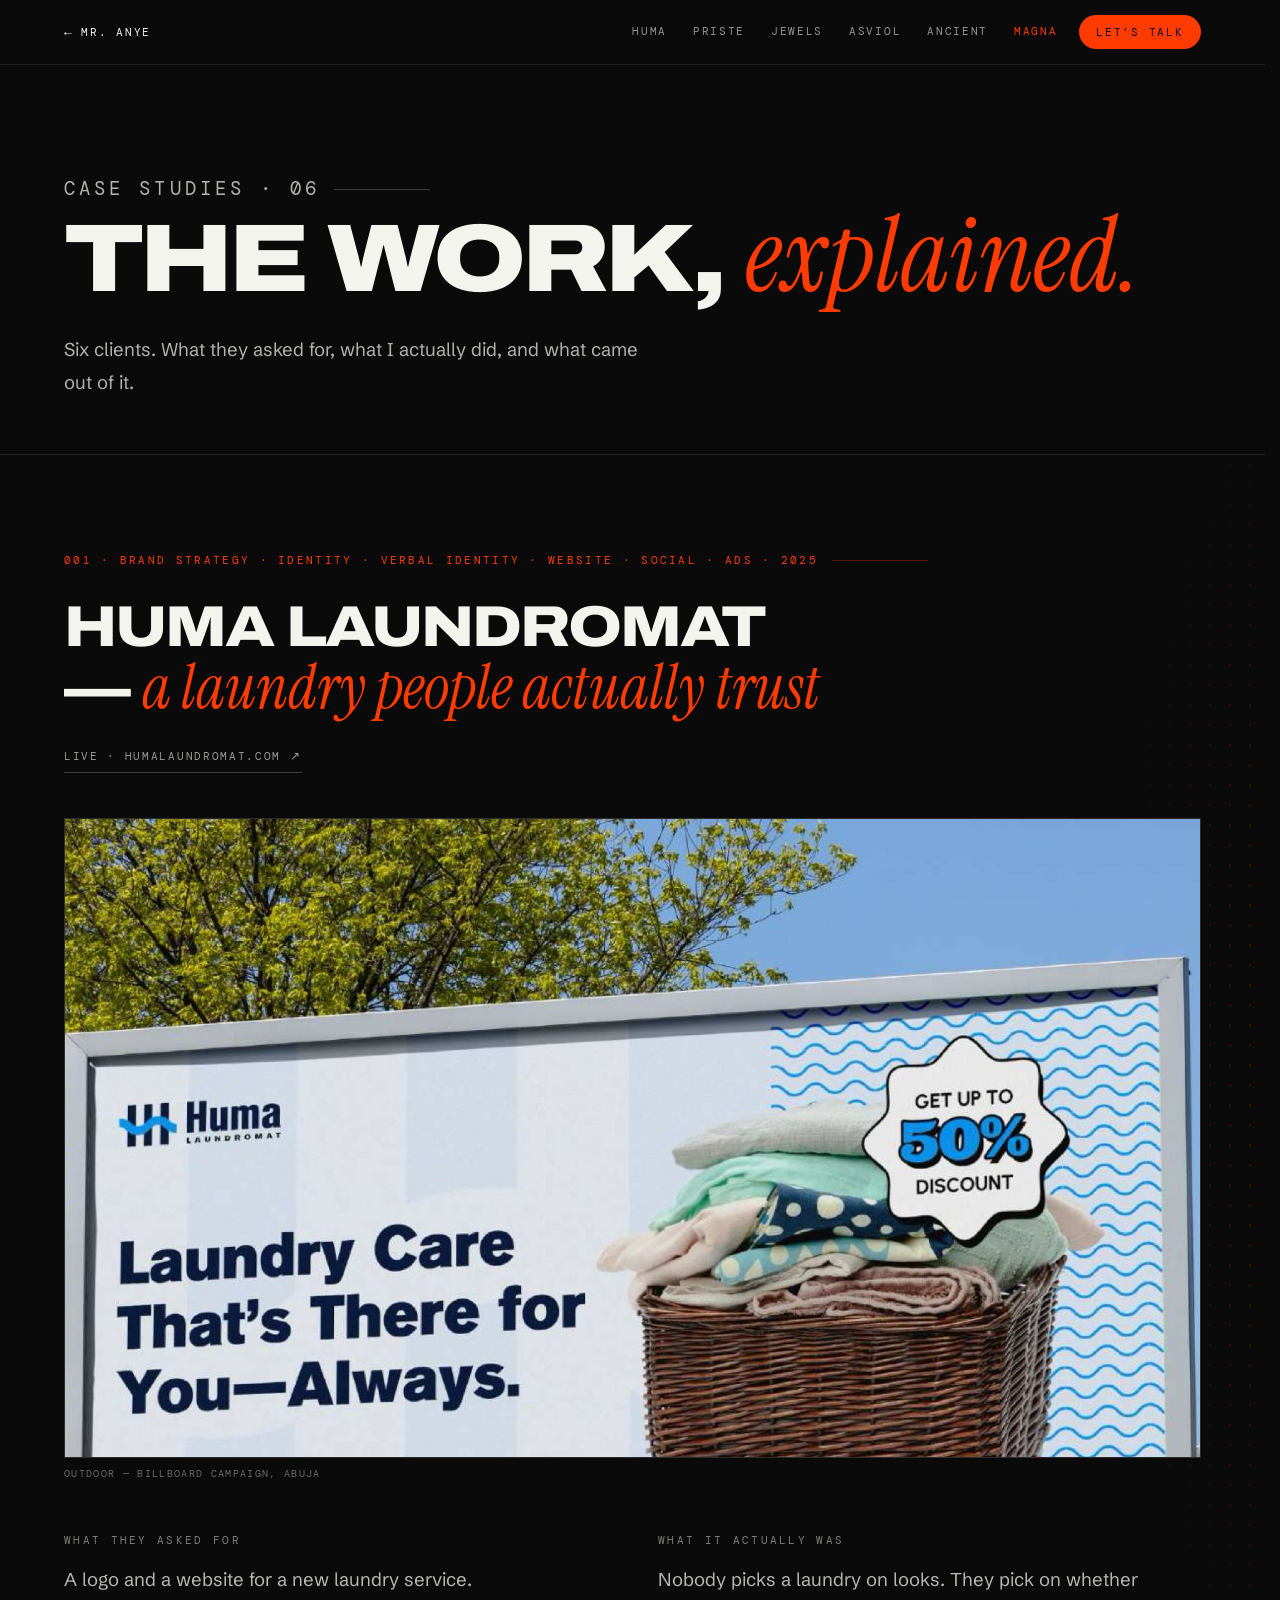
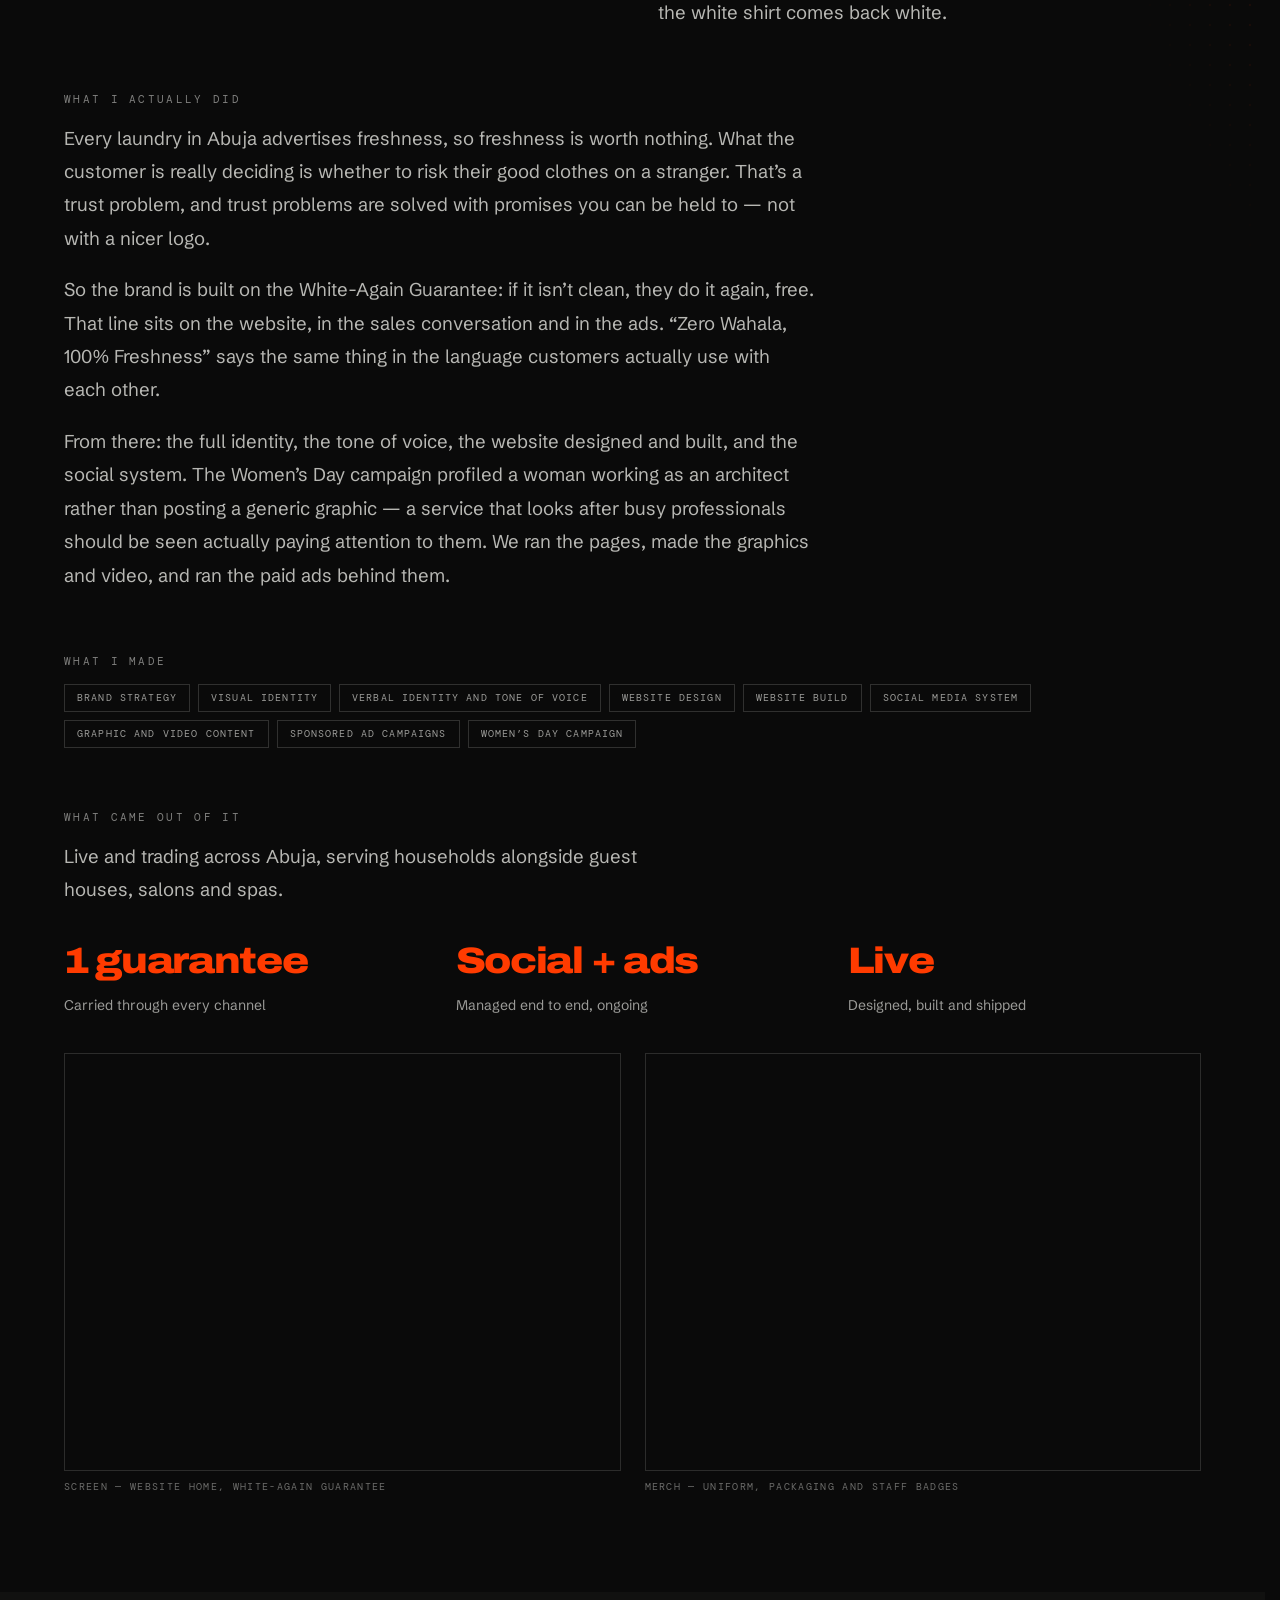
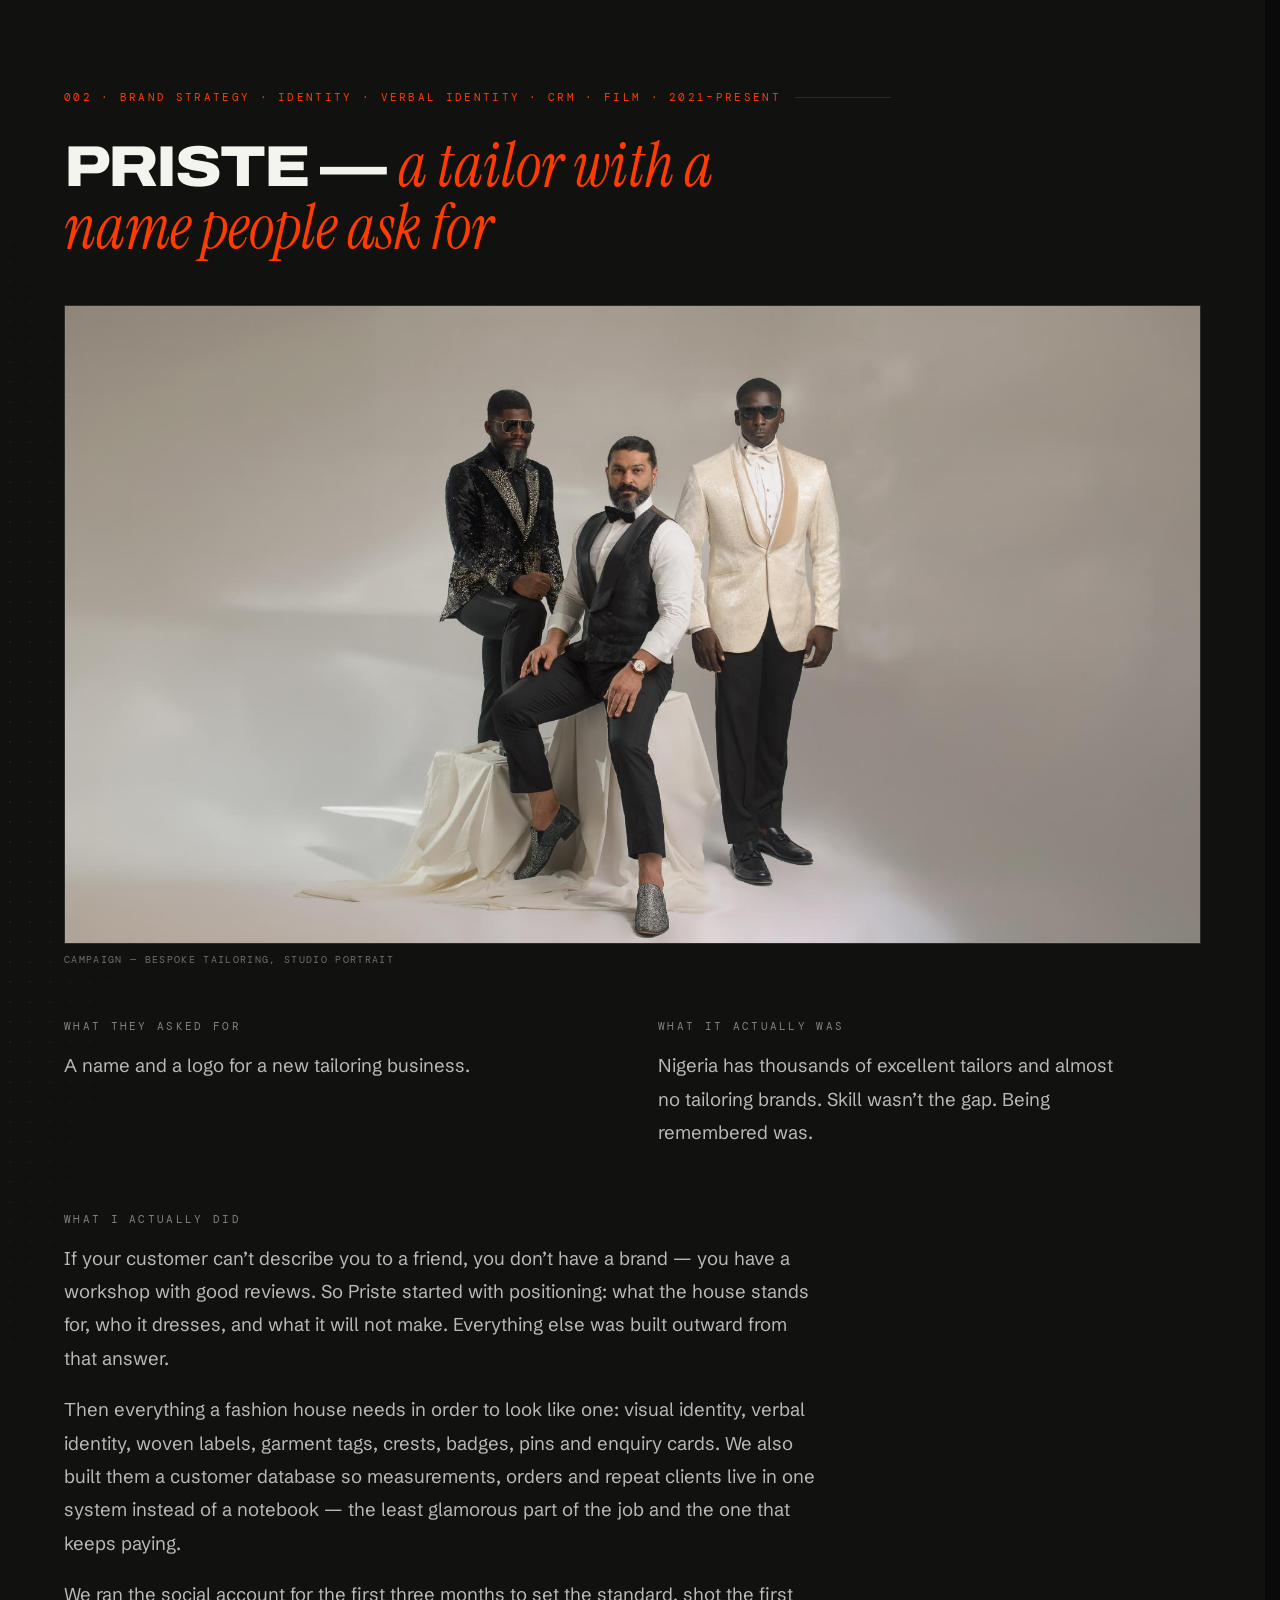
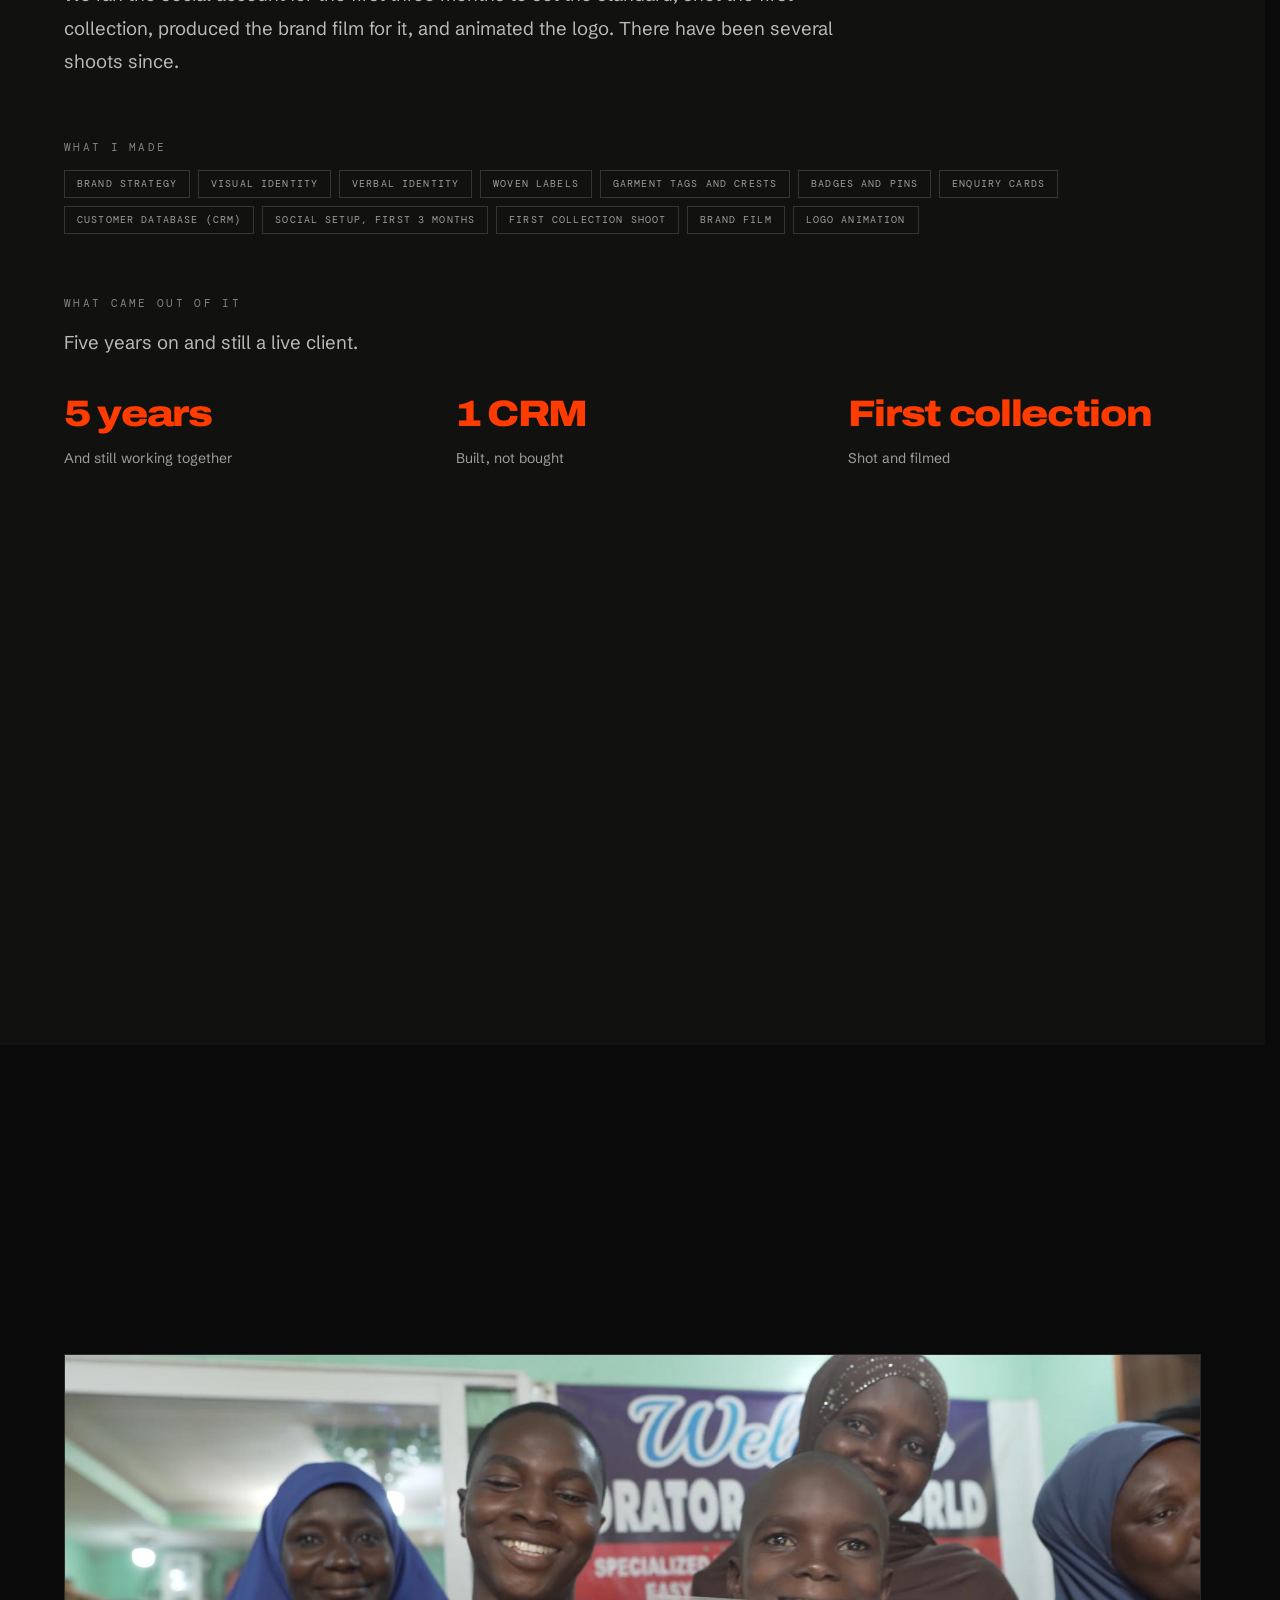
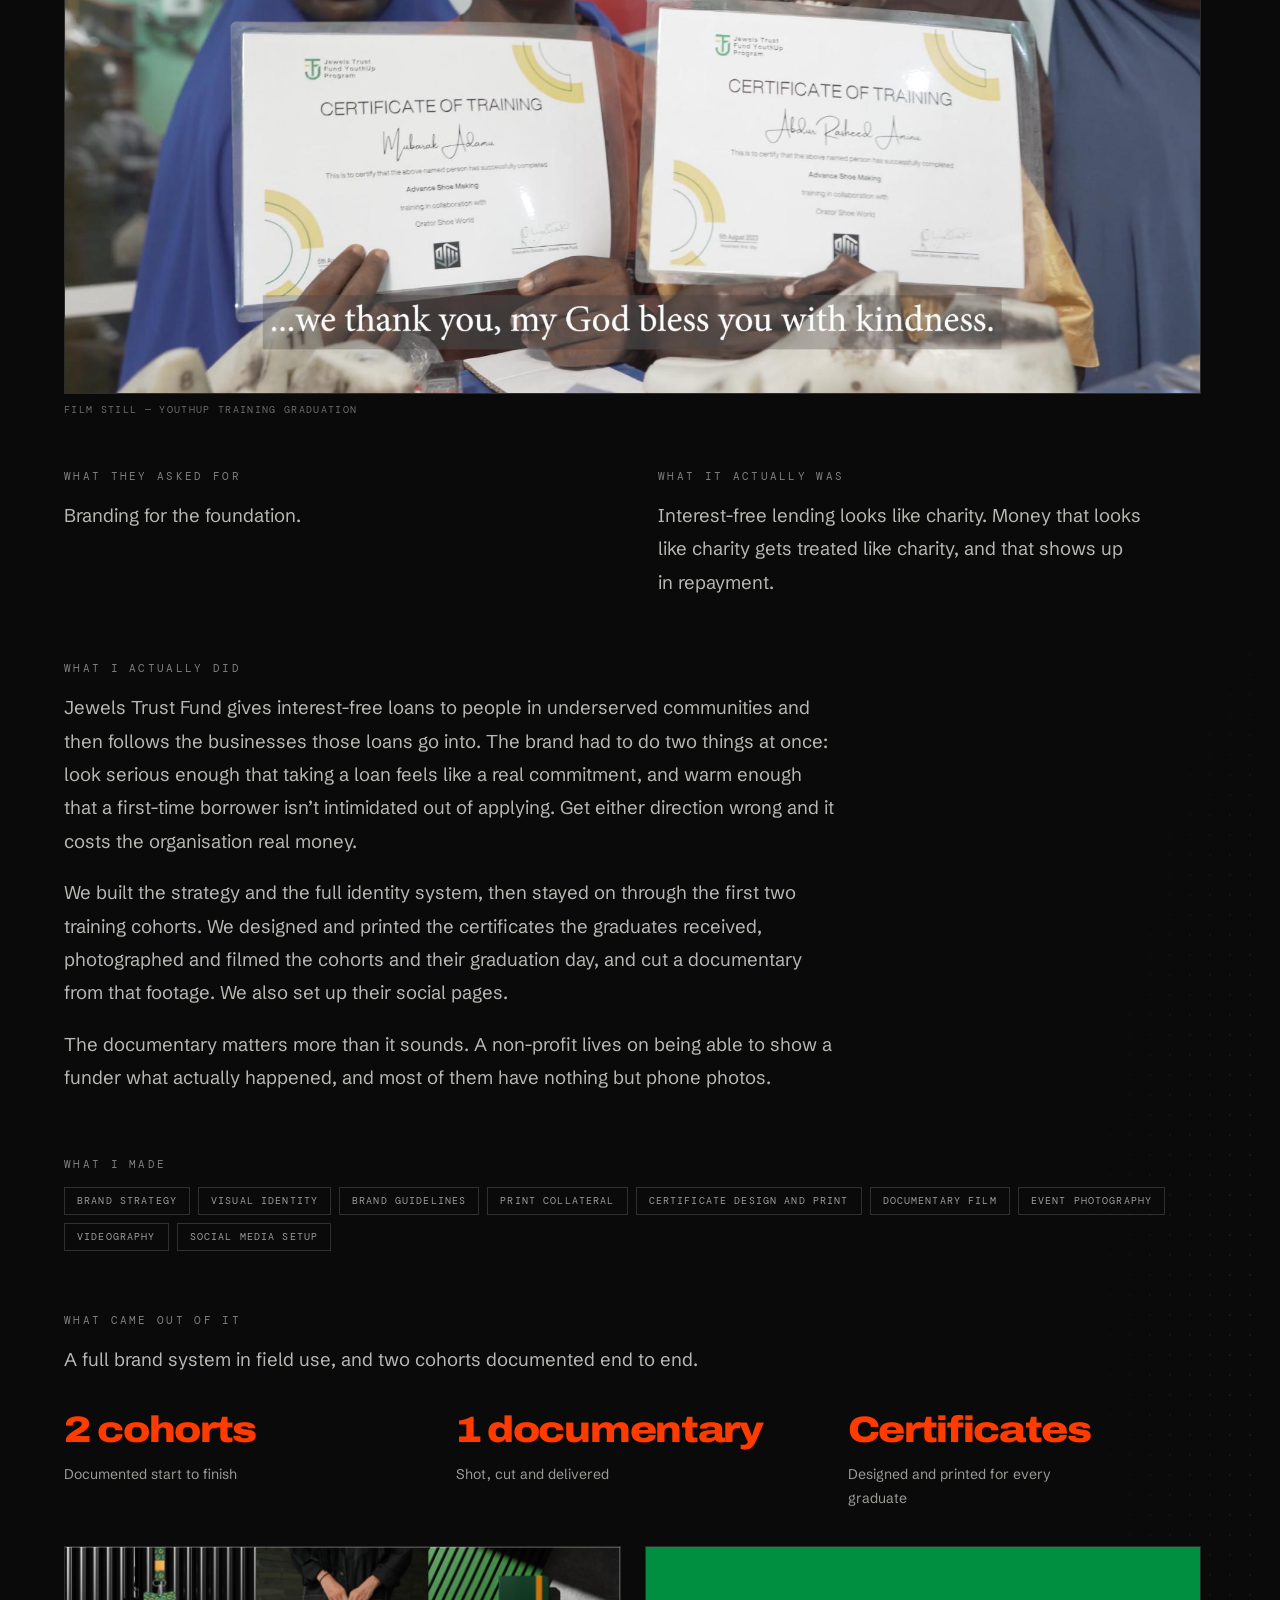
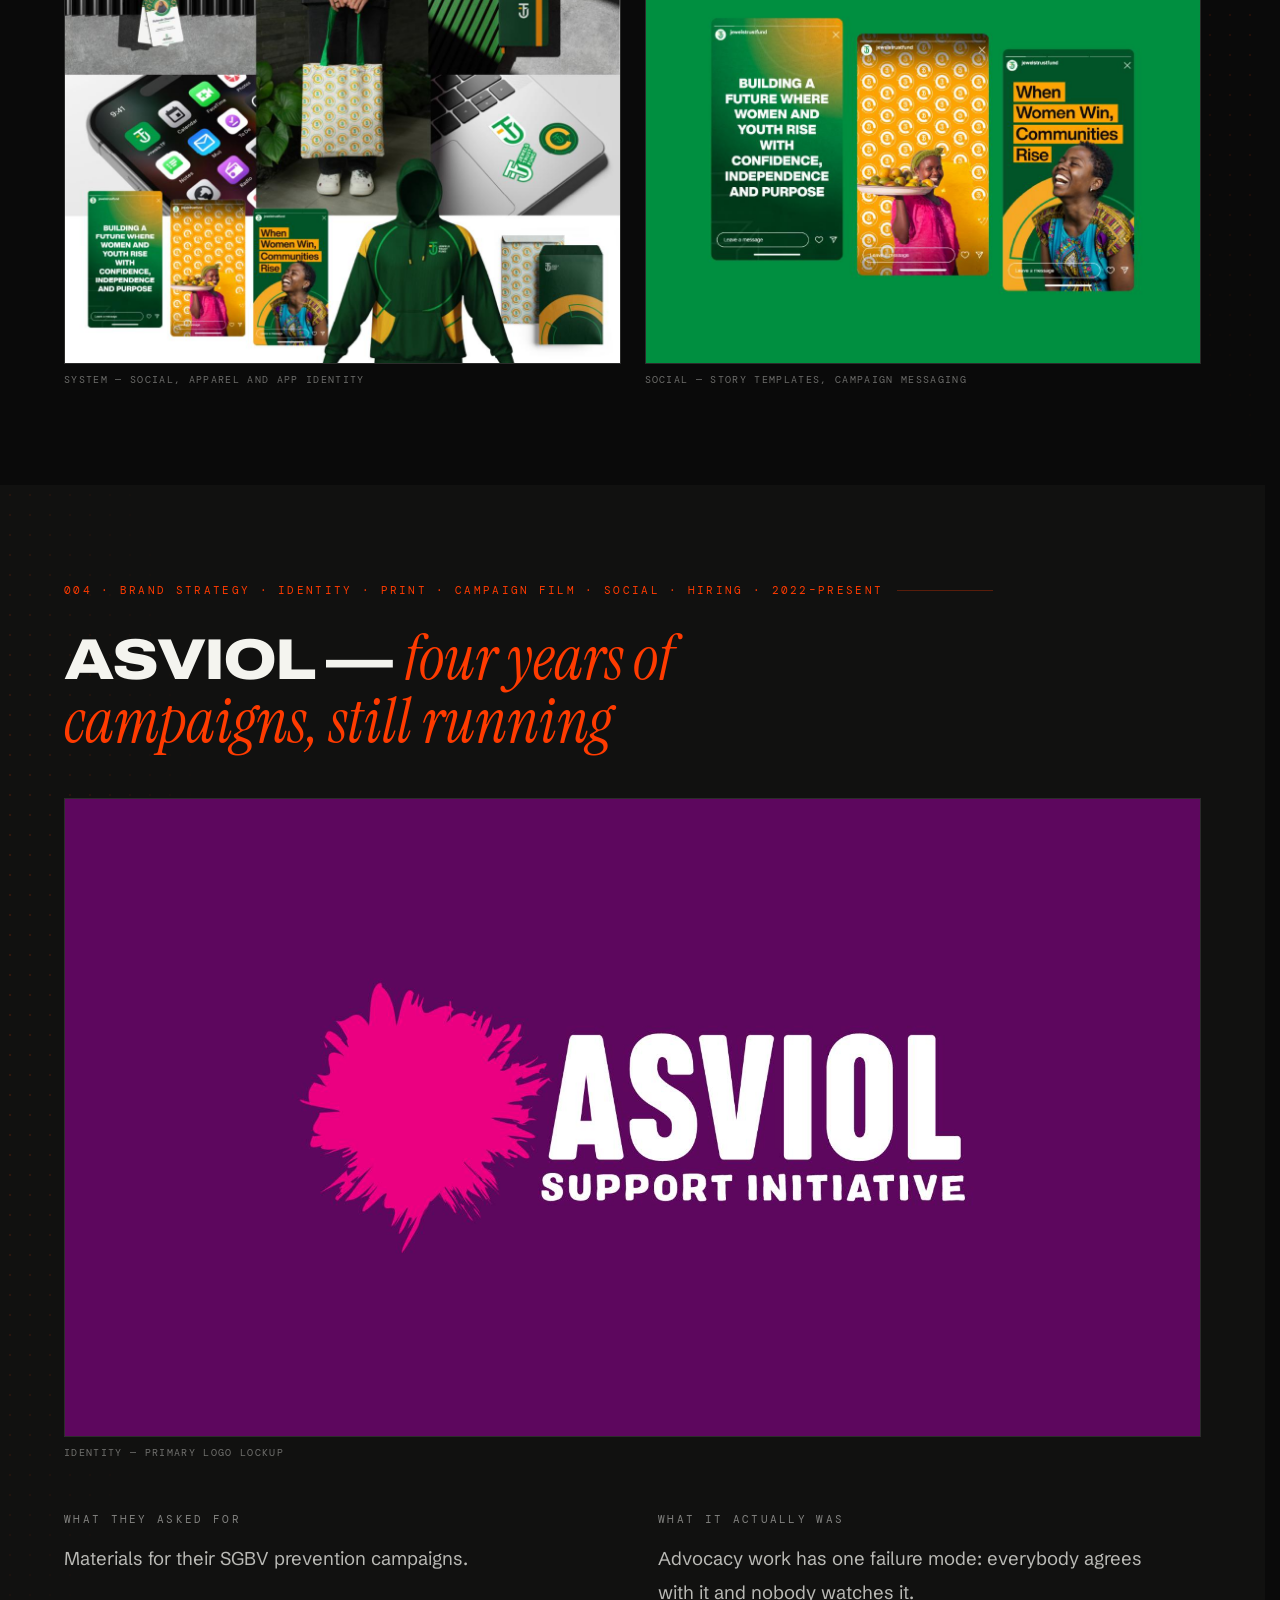
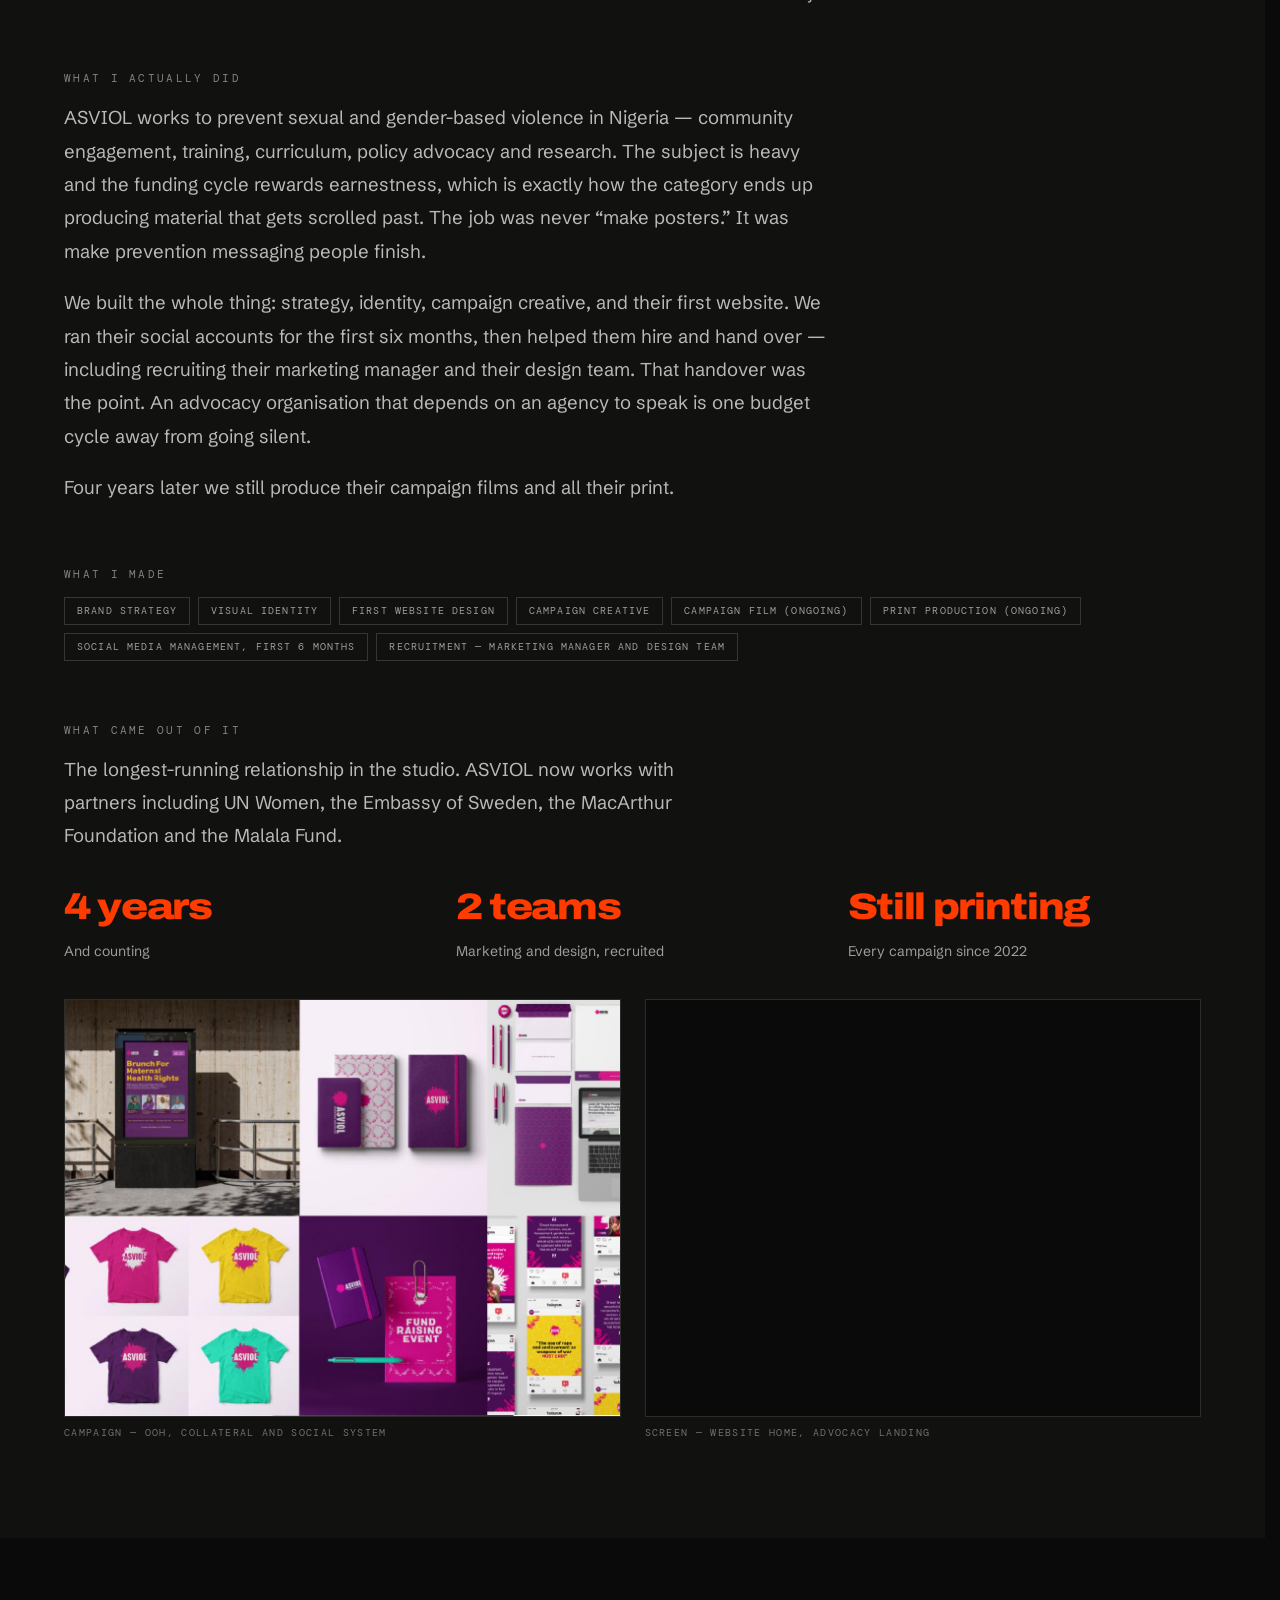
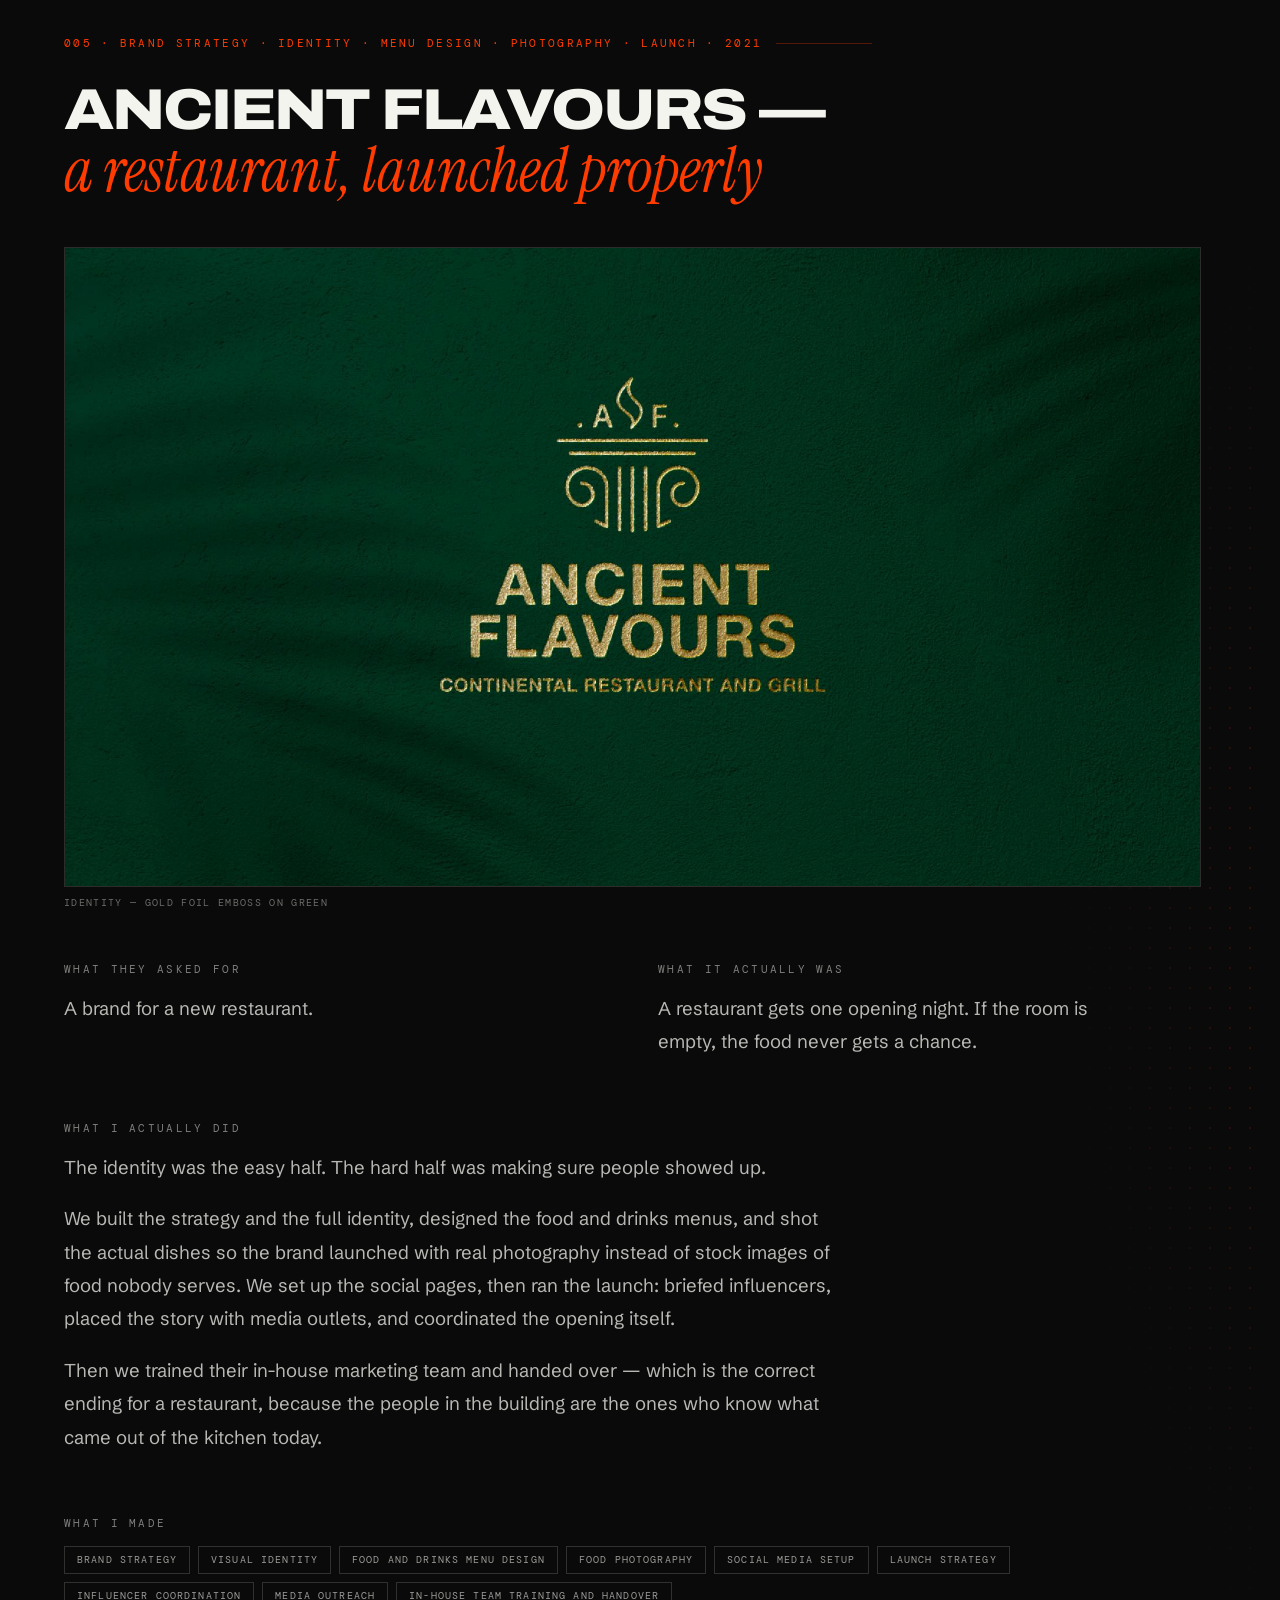
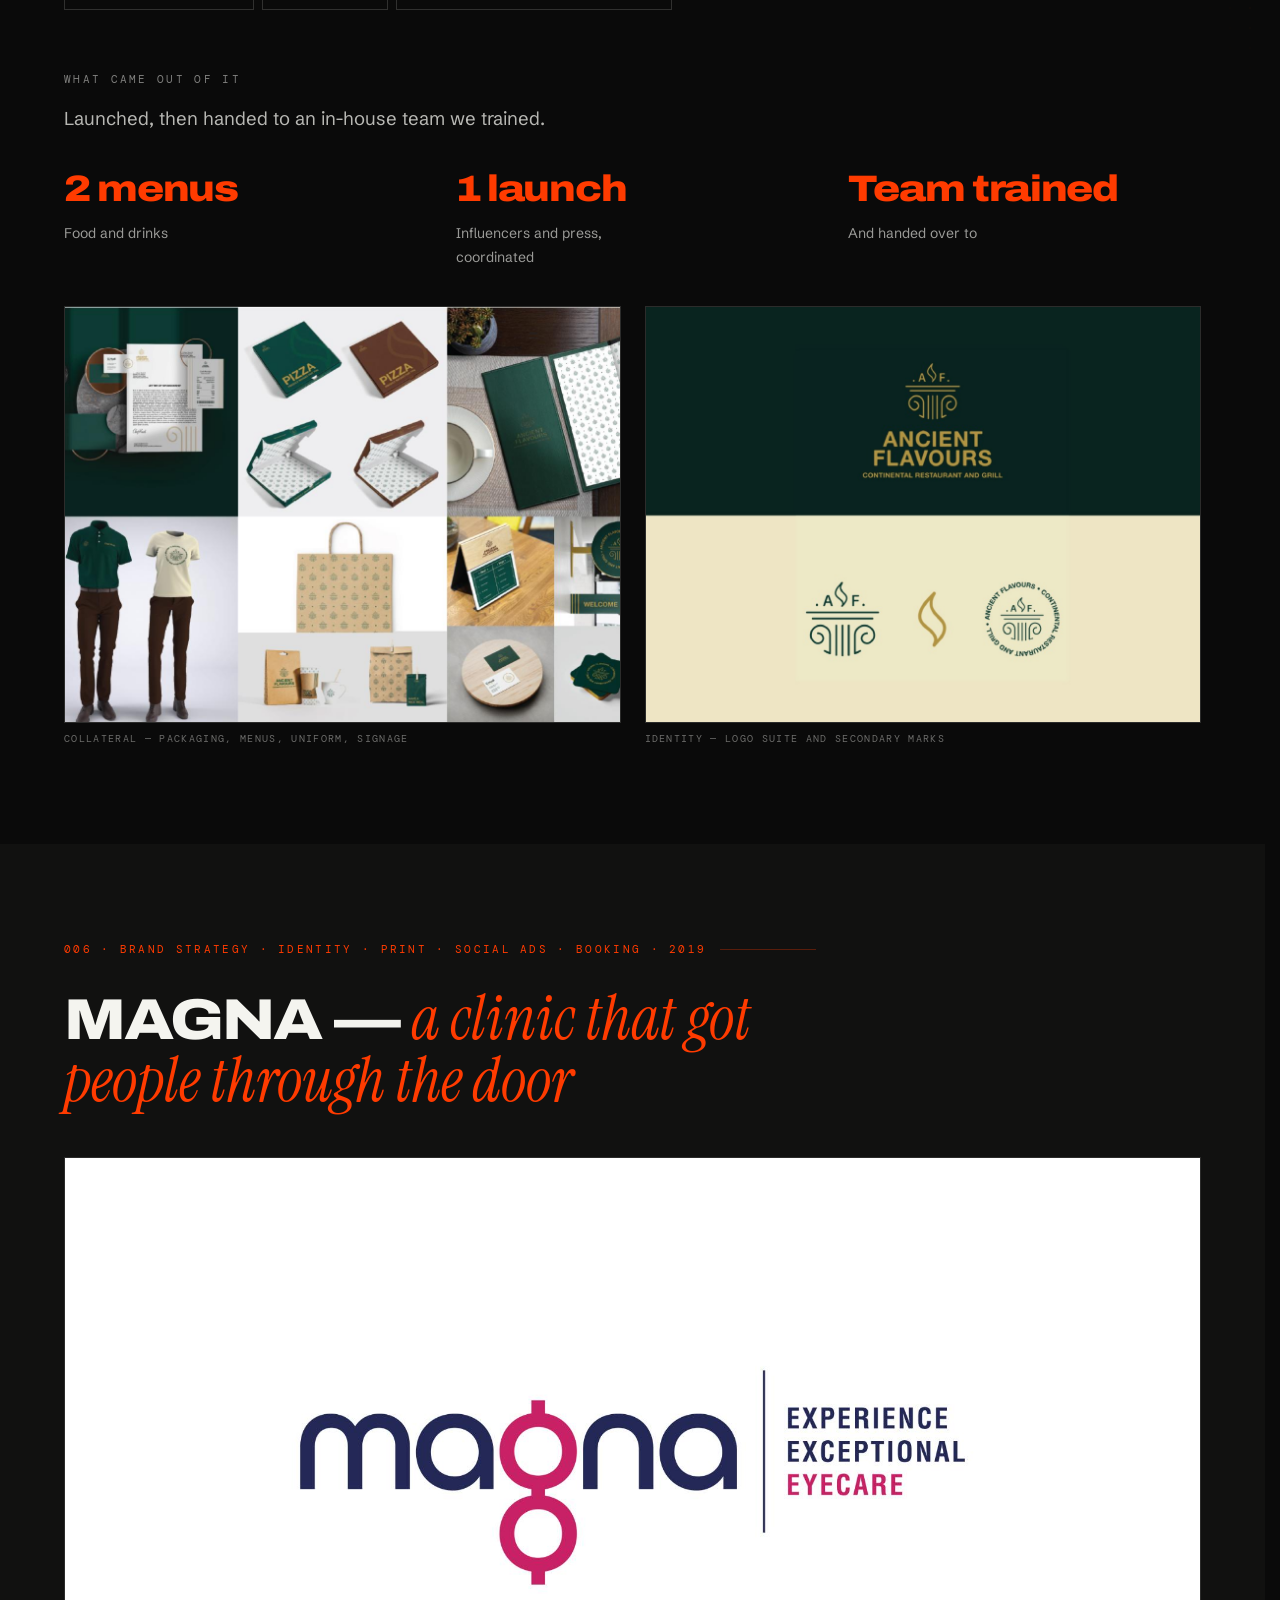
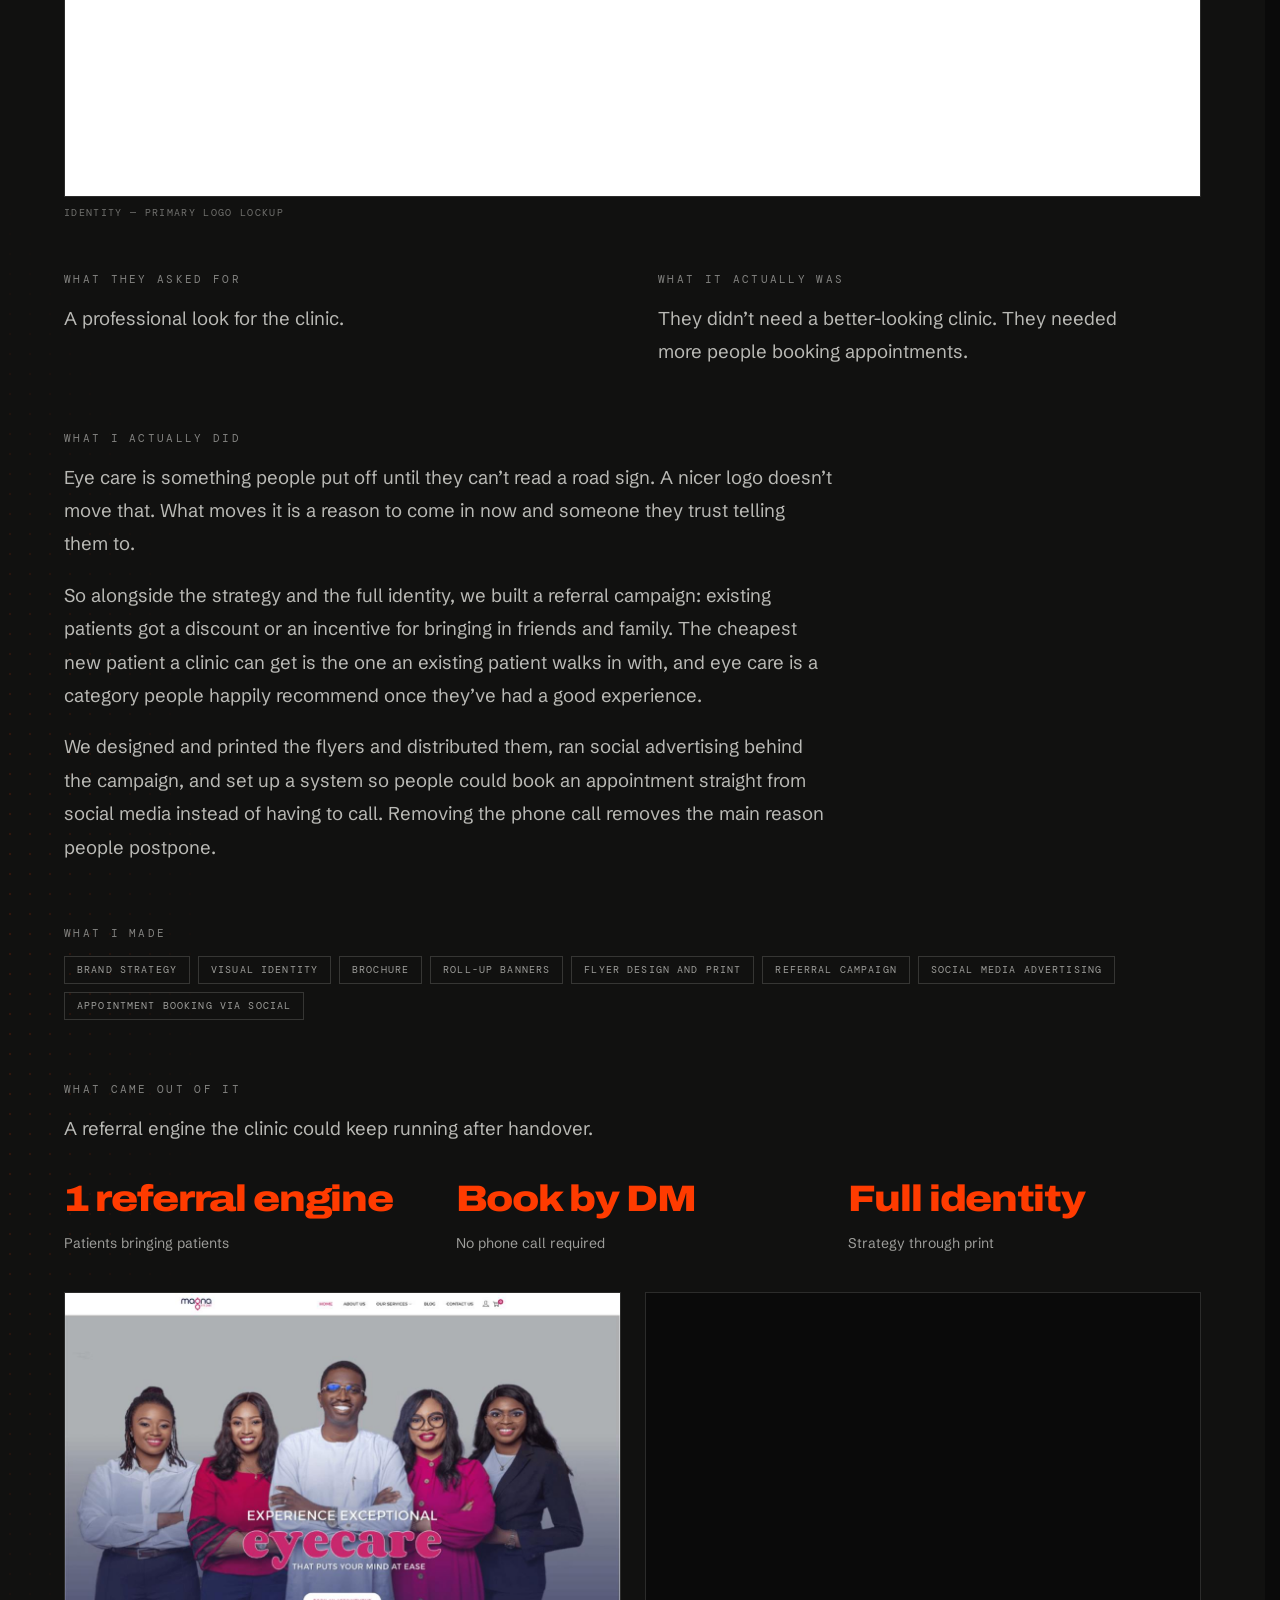
==== commit 49d7ebe9: "Hero to 85vh; make mailto links open in a new tab with a copy fallback - Hero min-height 95vh -> 85v" ====
--- a/case-studies.html
+++ b/case-studies.html
@@ -412,7 +412,7 @@
     <p class="eyebrow" data-rv>Let&rsquo;s talk</p>
     <h2 data-rv>Want the full deck on any of these?</h2>
     <div class="cta-row" data-rv>
-      <a class="btn btn--fill" href="mailto:writetoanye@gmail.com" data-mag>writetoanye@gmail.com <span class="arrow">&#8599;</span></a>
+      <a class="btn btn--fill" href="mailto:writetoanye@gmail.com" target="_blank" rel="noopener" data-mag>writetoanye@gmail.com <span class="arrow">&#8599;</span></a>
       <a class="btn btn--ghost" href="index.html" data-mag><span class="arrow-l" aria-hidden="true">&#8592;</span> Back to portfolio</a>
     </div>
   </div>
--- a/css/site.css
+++ b/css/site.css
@@ -255,7 +255,7 @@
 .hero__in{
   position:relative;z-index:4;width:100%;max-width:var(--shell);margin-inline:auto;
   padding:clamp(28px,4vh,44px) var(--gutter) clamp(36px,6vh,58px);
-  min-height:max(560px,95vh);
+  min-height:max(560px,85vh);
   display:flex;flex-direction:column;
   /* mobile: copy sits at the bottom so the portrait reads above it */
   justify-content:flex-end;
@@ -644,6 +644,22 @@
   60%{transform:translate(5%,0)}70%{transform:translate(-4%,7%)}80%{transform:translate(6%,-3%)}
   90%{transform:translate(-6%,-5%)}100%{transform:translate(0,0)}
 }
+
+/* ==========================================================================
+   Toast — clipboard confirmation for mailto links
+   ========================================================================== */
+.toast{
+  position:fixed;left:50%;bottom:24px;z-index:800;
+  transform:translate(-50%,140%);
+  background:var(--paper);color:var(--ink);
+  font-family:'DM Mono',monospace;font-size:11px;letter-spacing:.08em;
+  padding:13px 20px;border-radius:99px;
+  box-shadow:0 8px 30px rgba(0,0,0,.4);
+  transition:transform .42s var(--ease),opacity .42s var(--ease);
+  opacity:0;pointer-events:none;max-width:calc(100vw - 32px);
+  text-align:center;
+}
+.toast.is-up{transform:translate(-50%,0);opacity:1}
 
 /* ==========================================================================
    CASE STUDIES PAGE
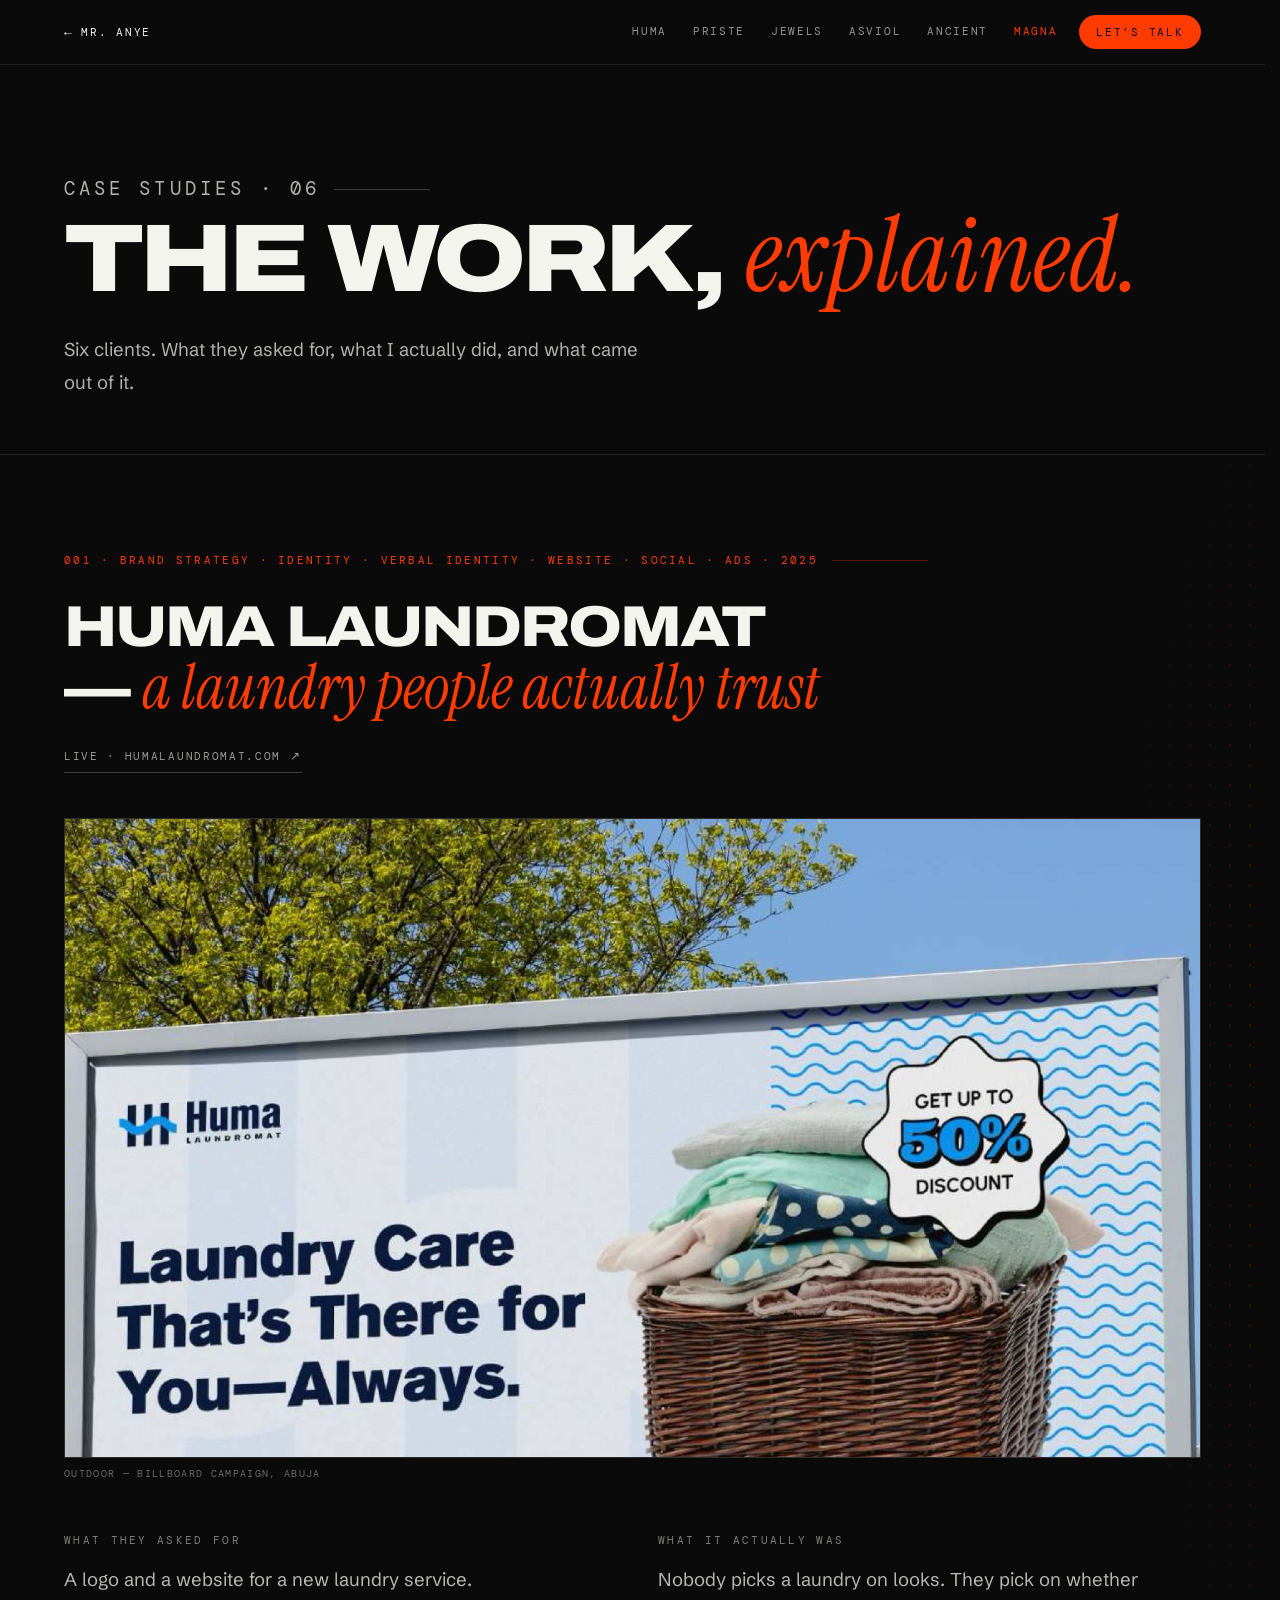
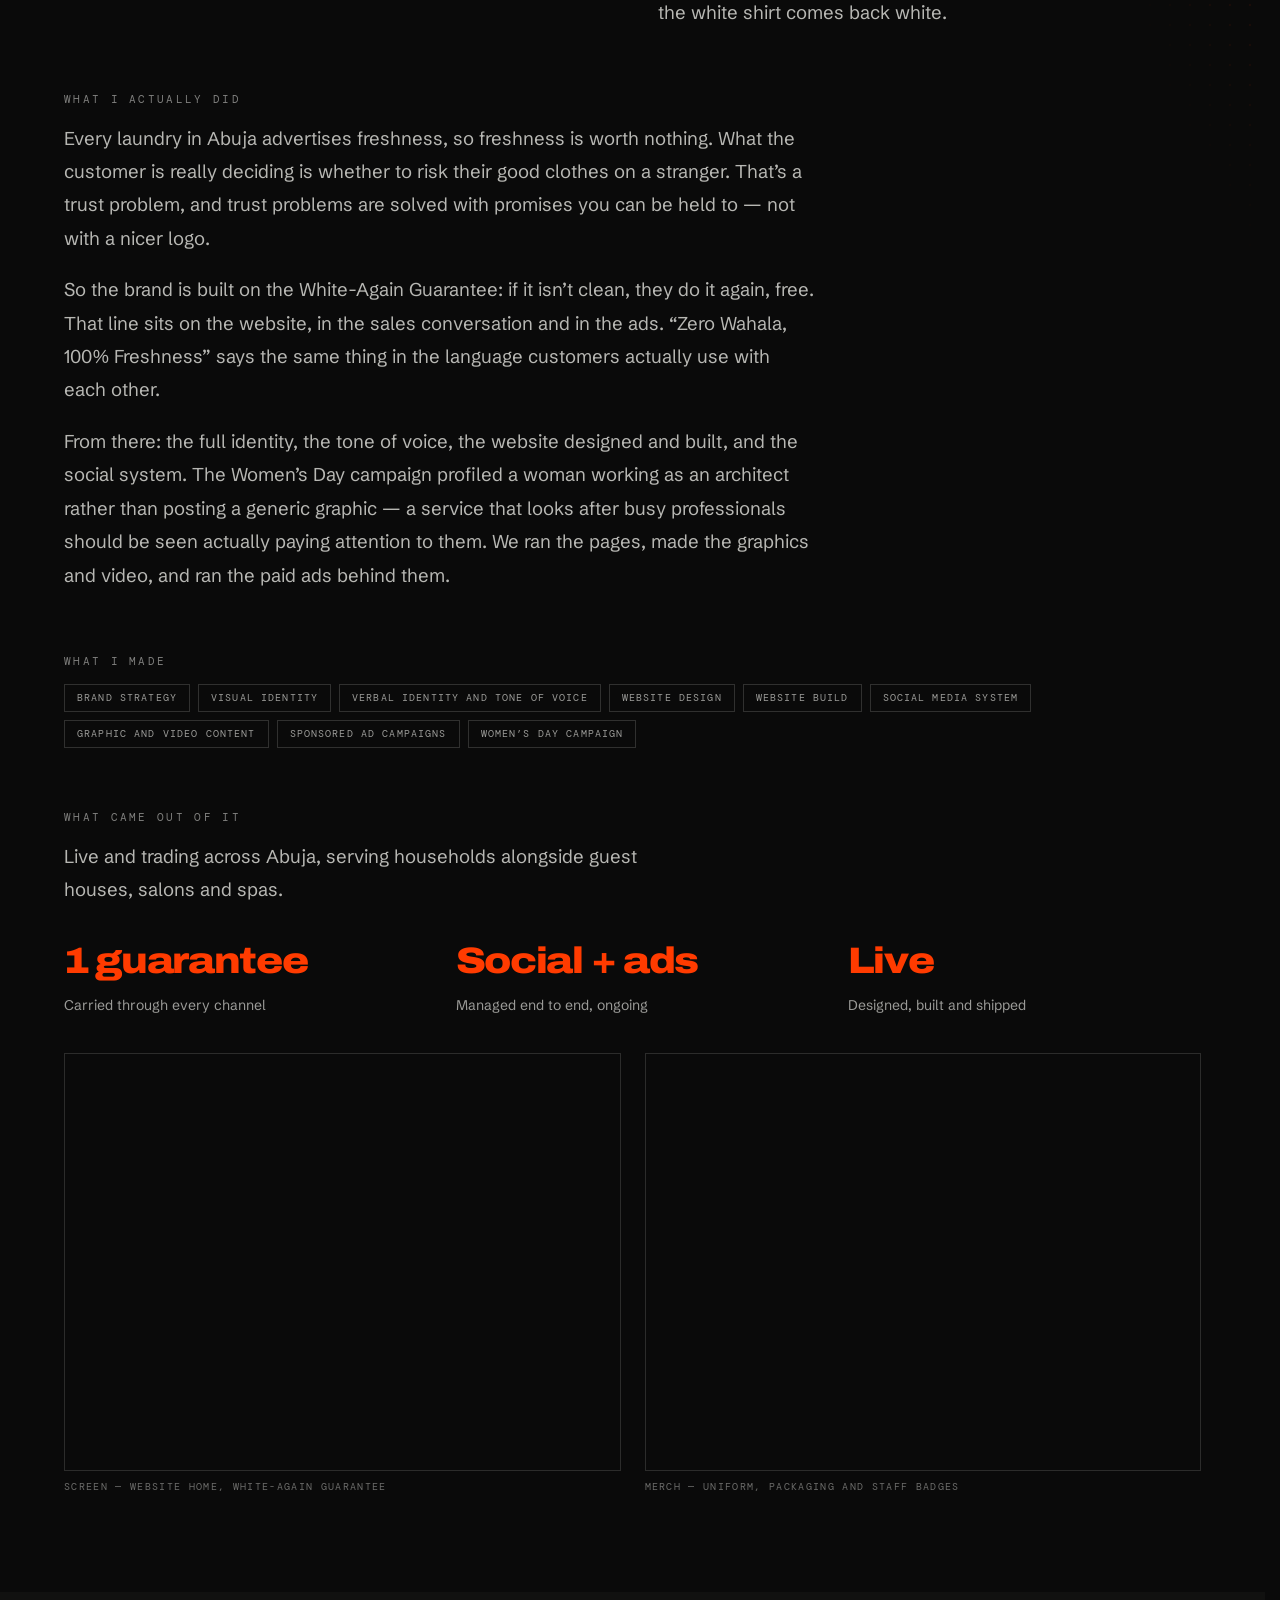
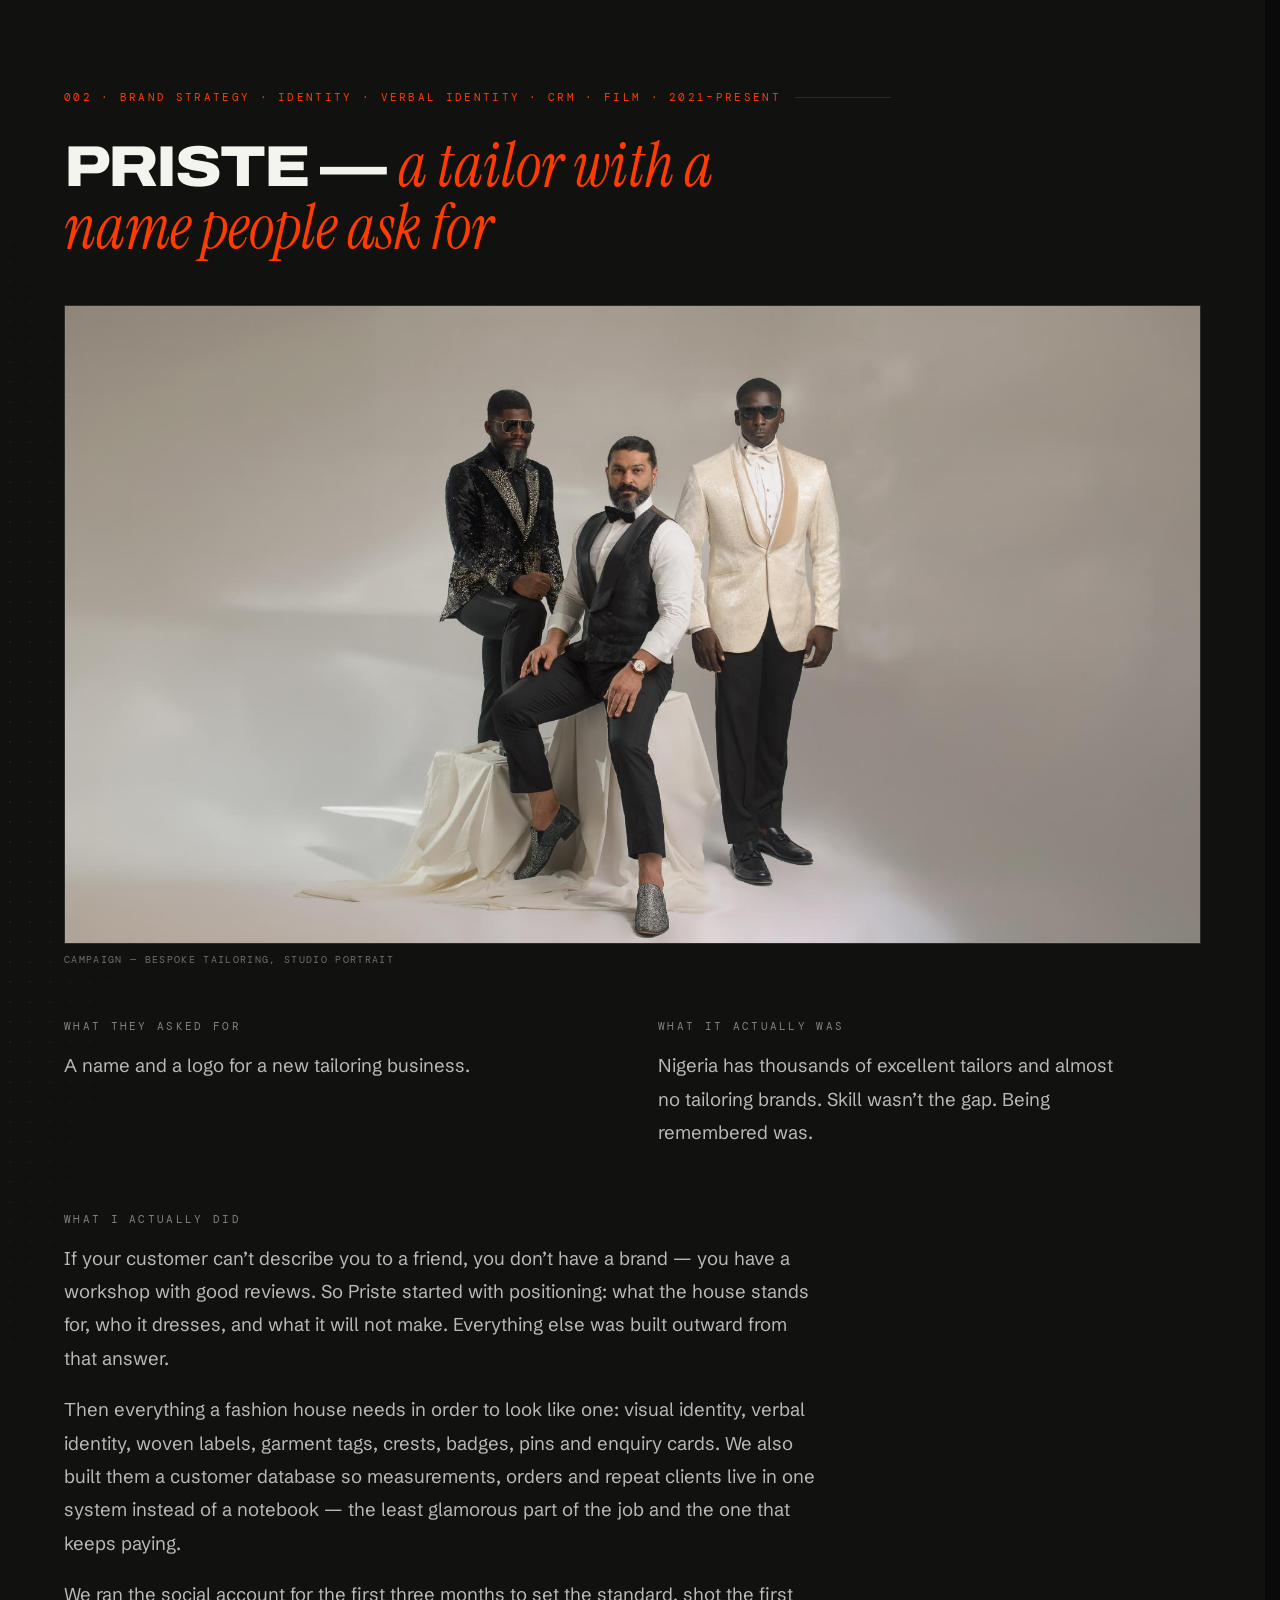
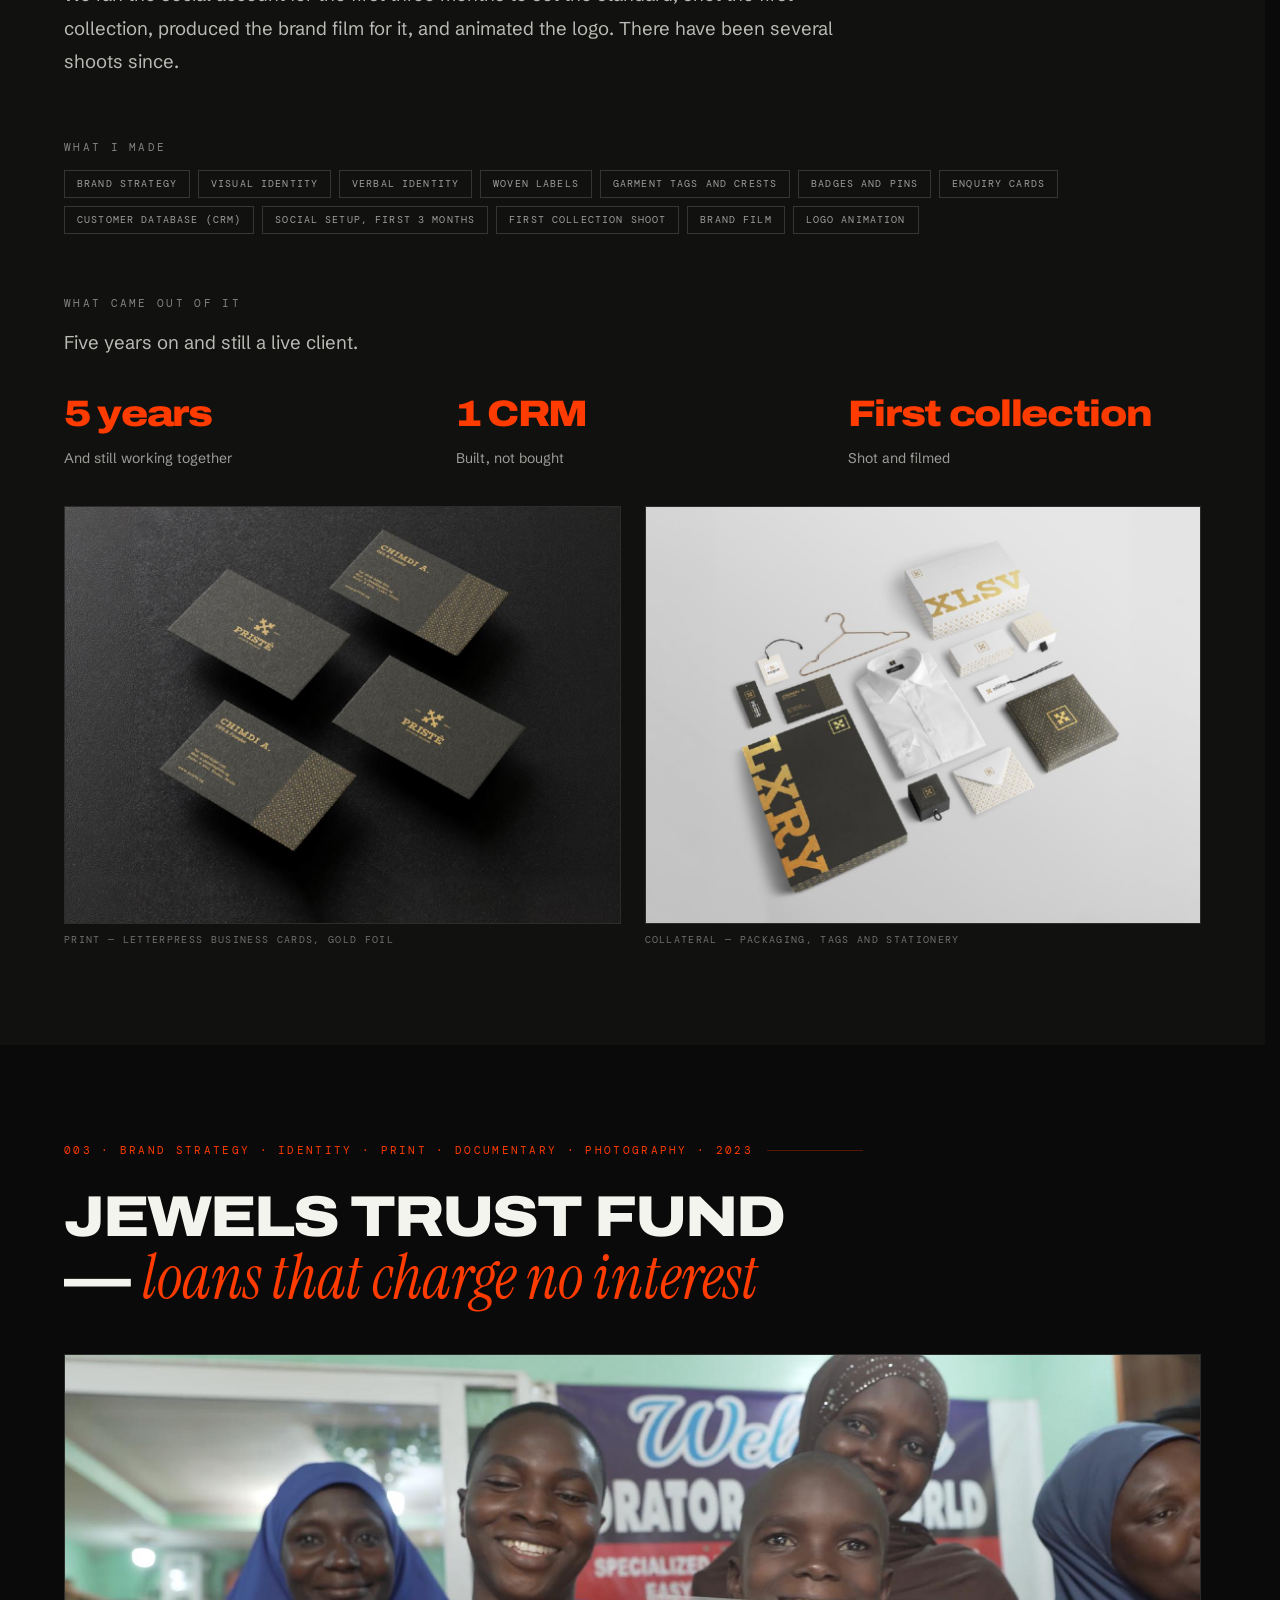
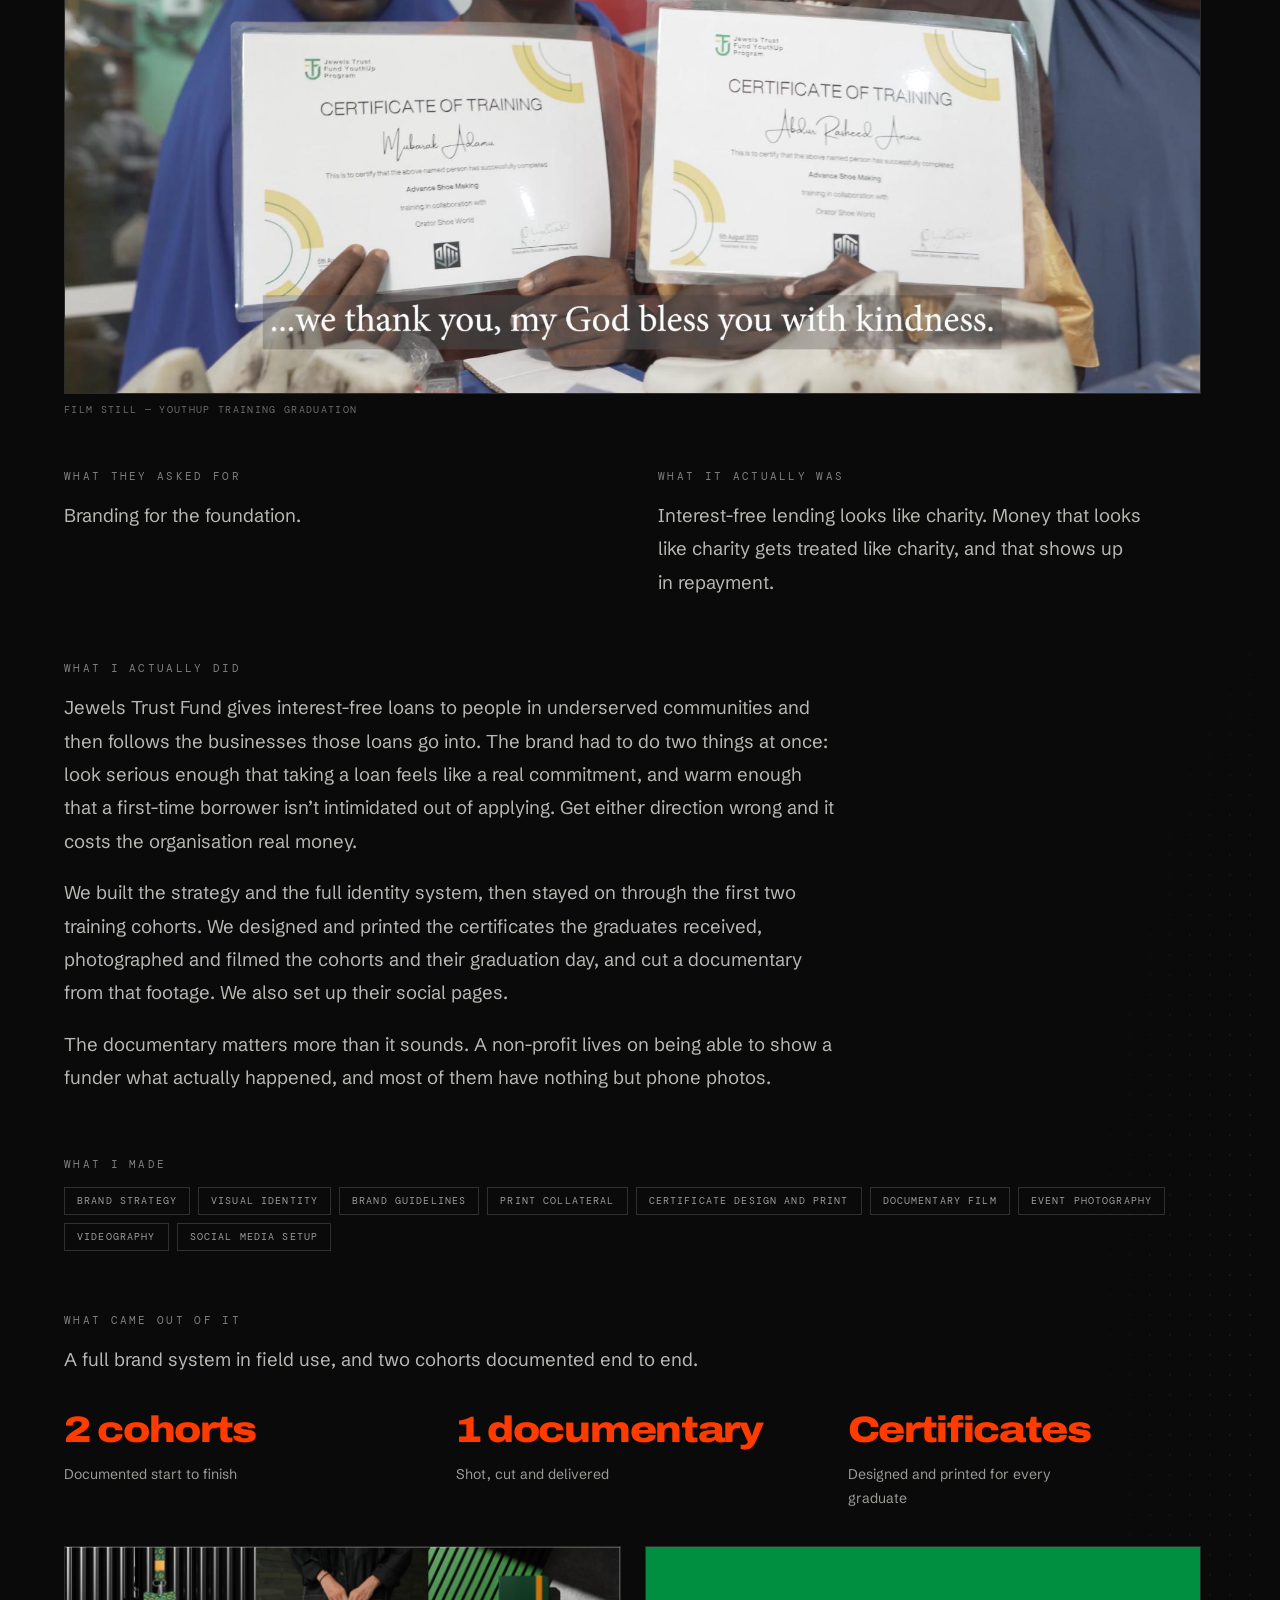
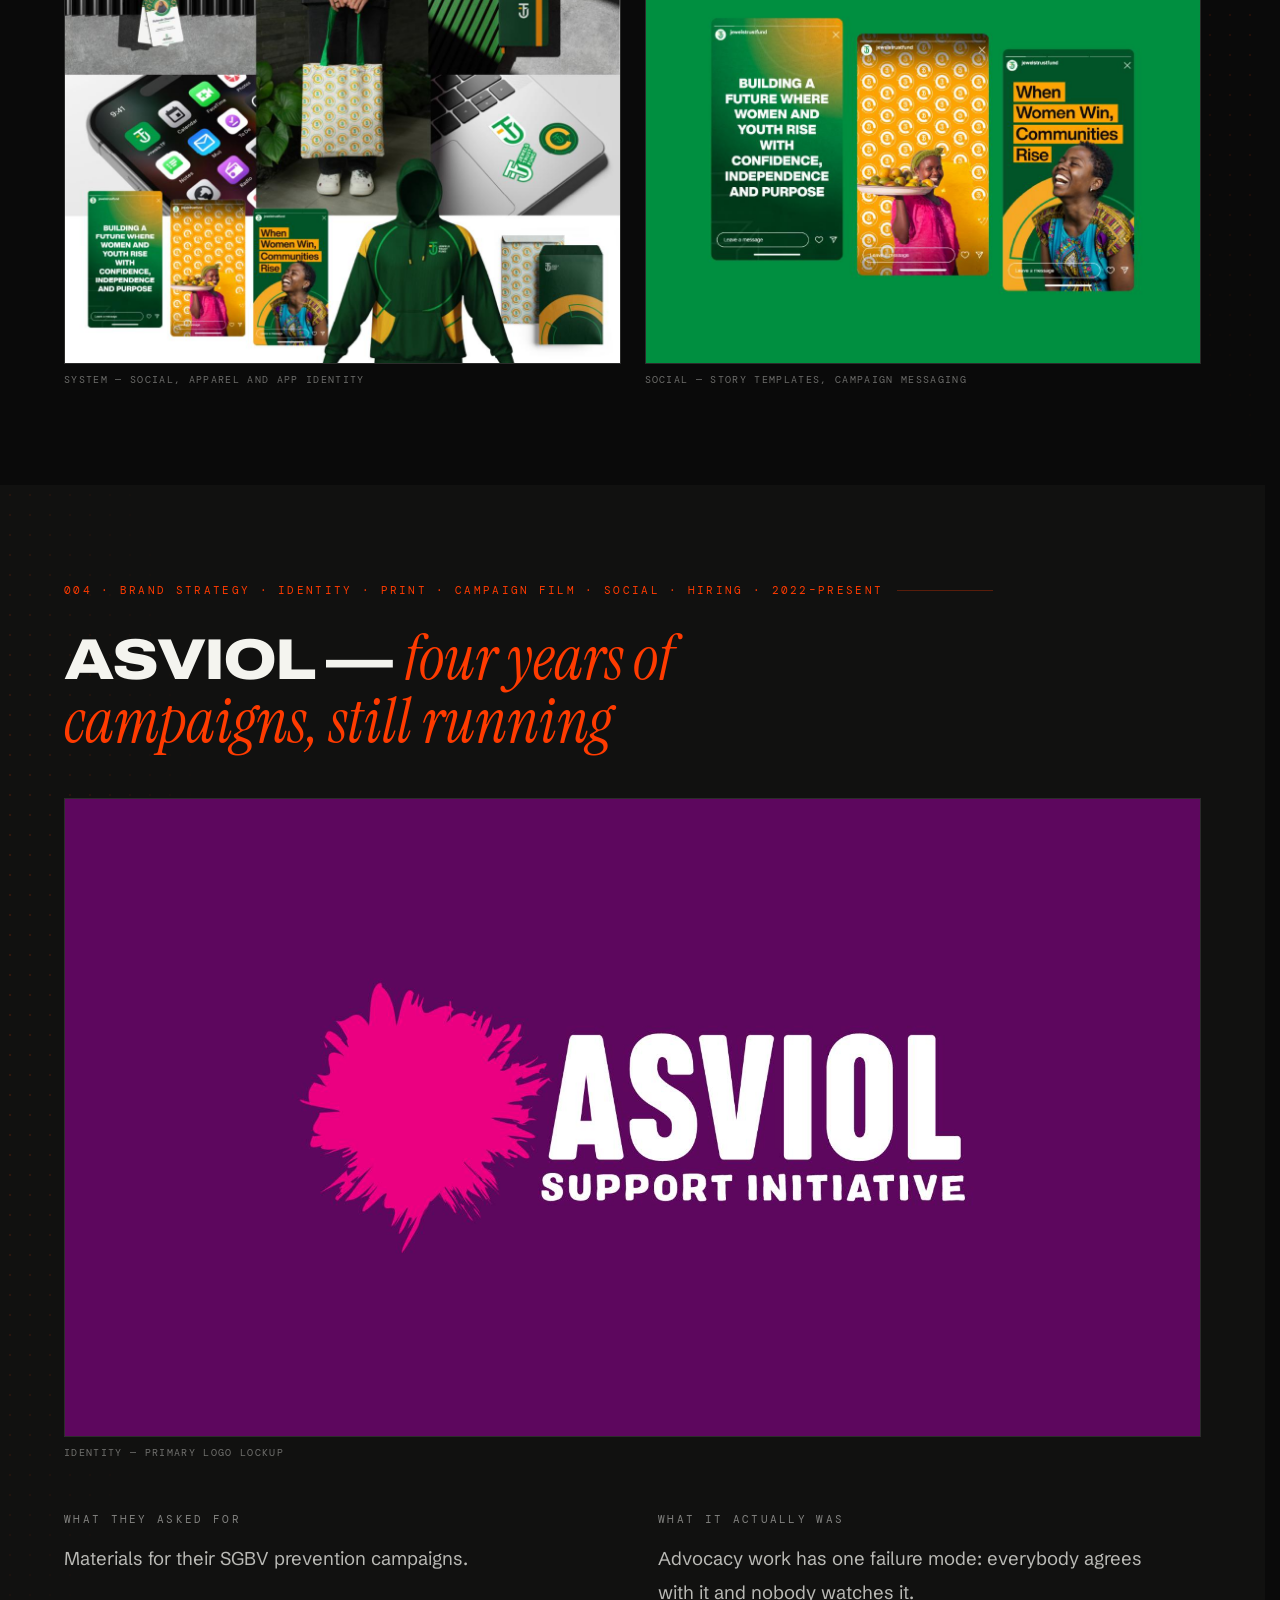
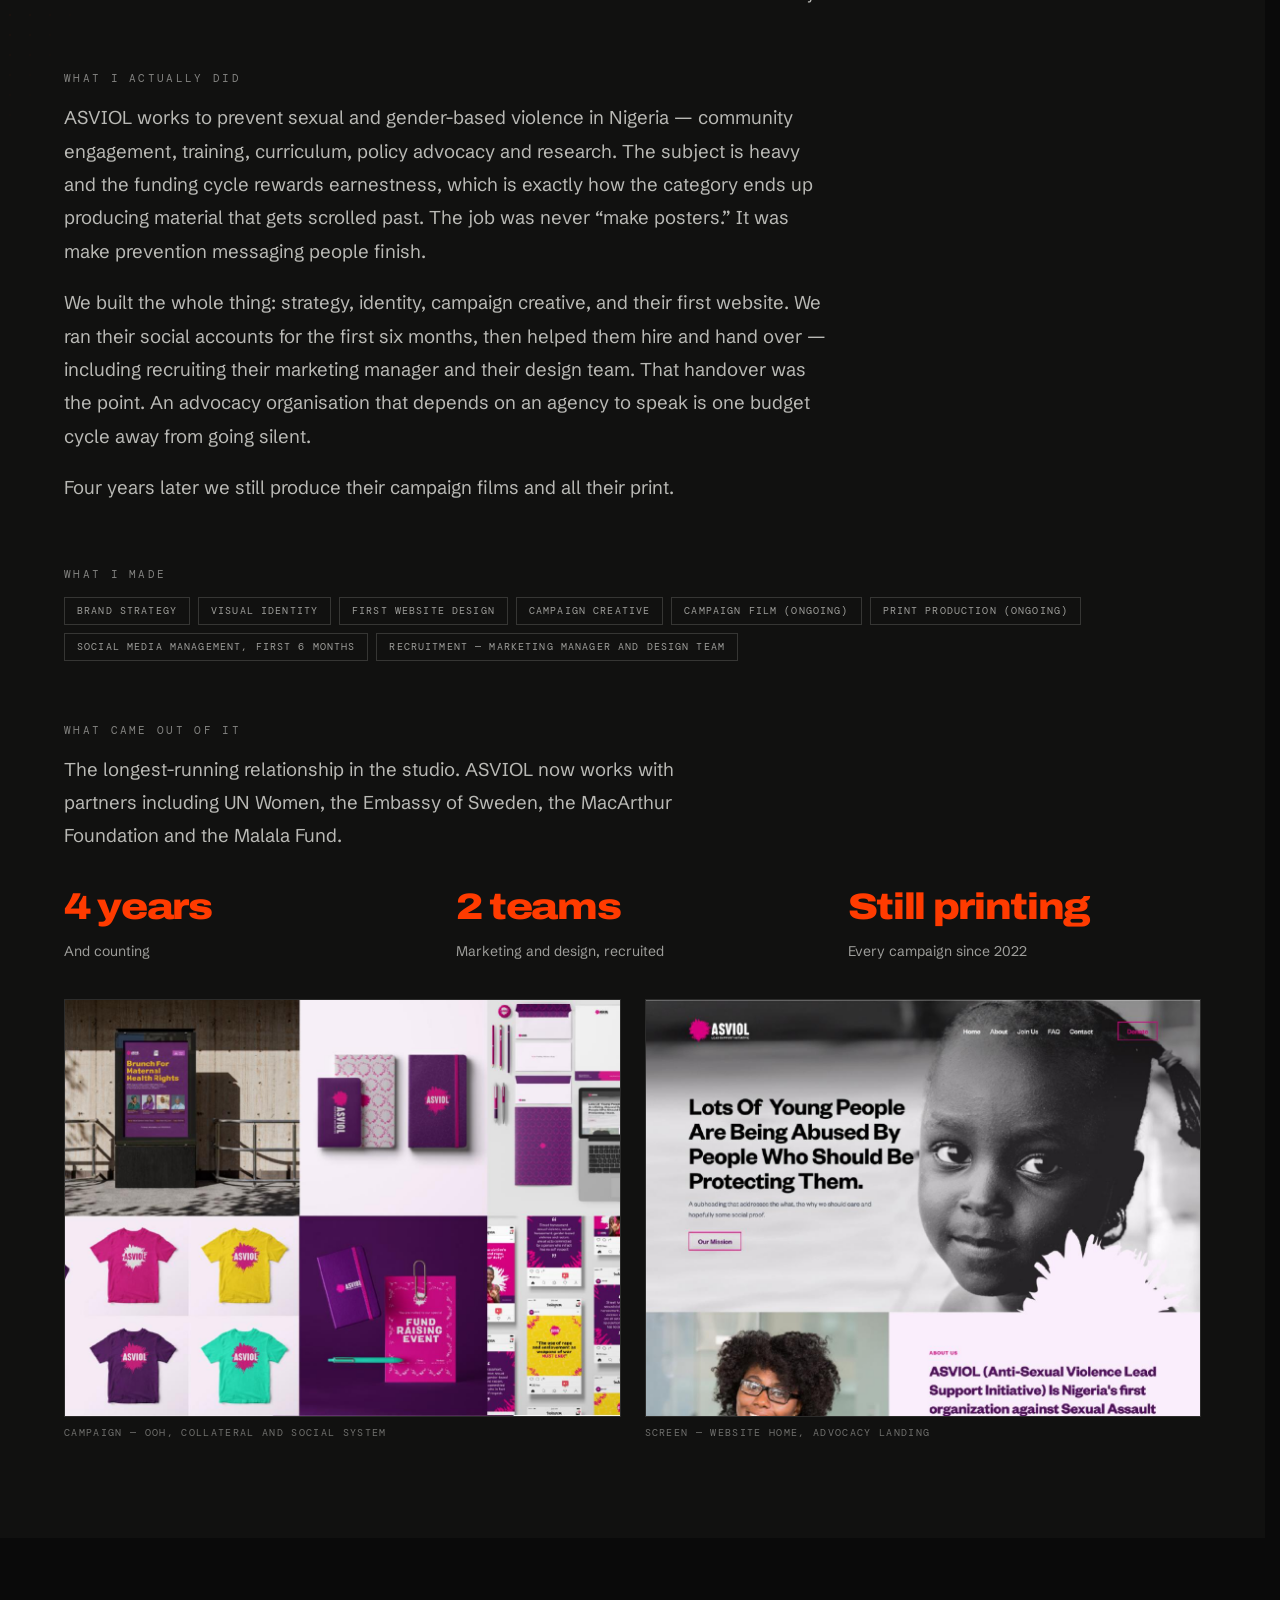
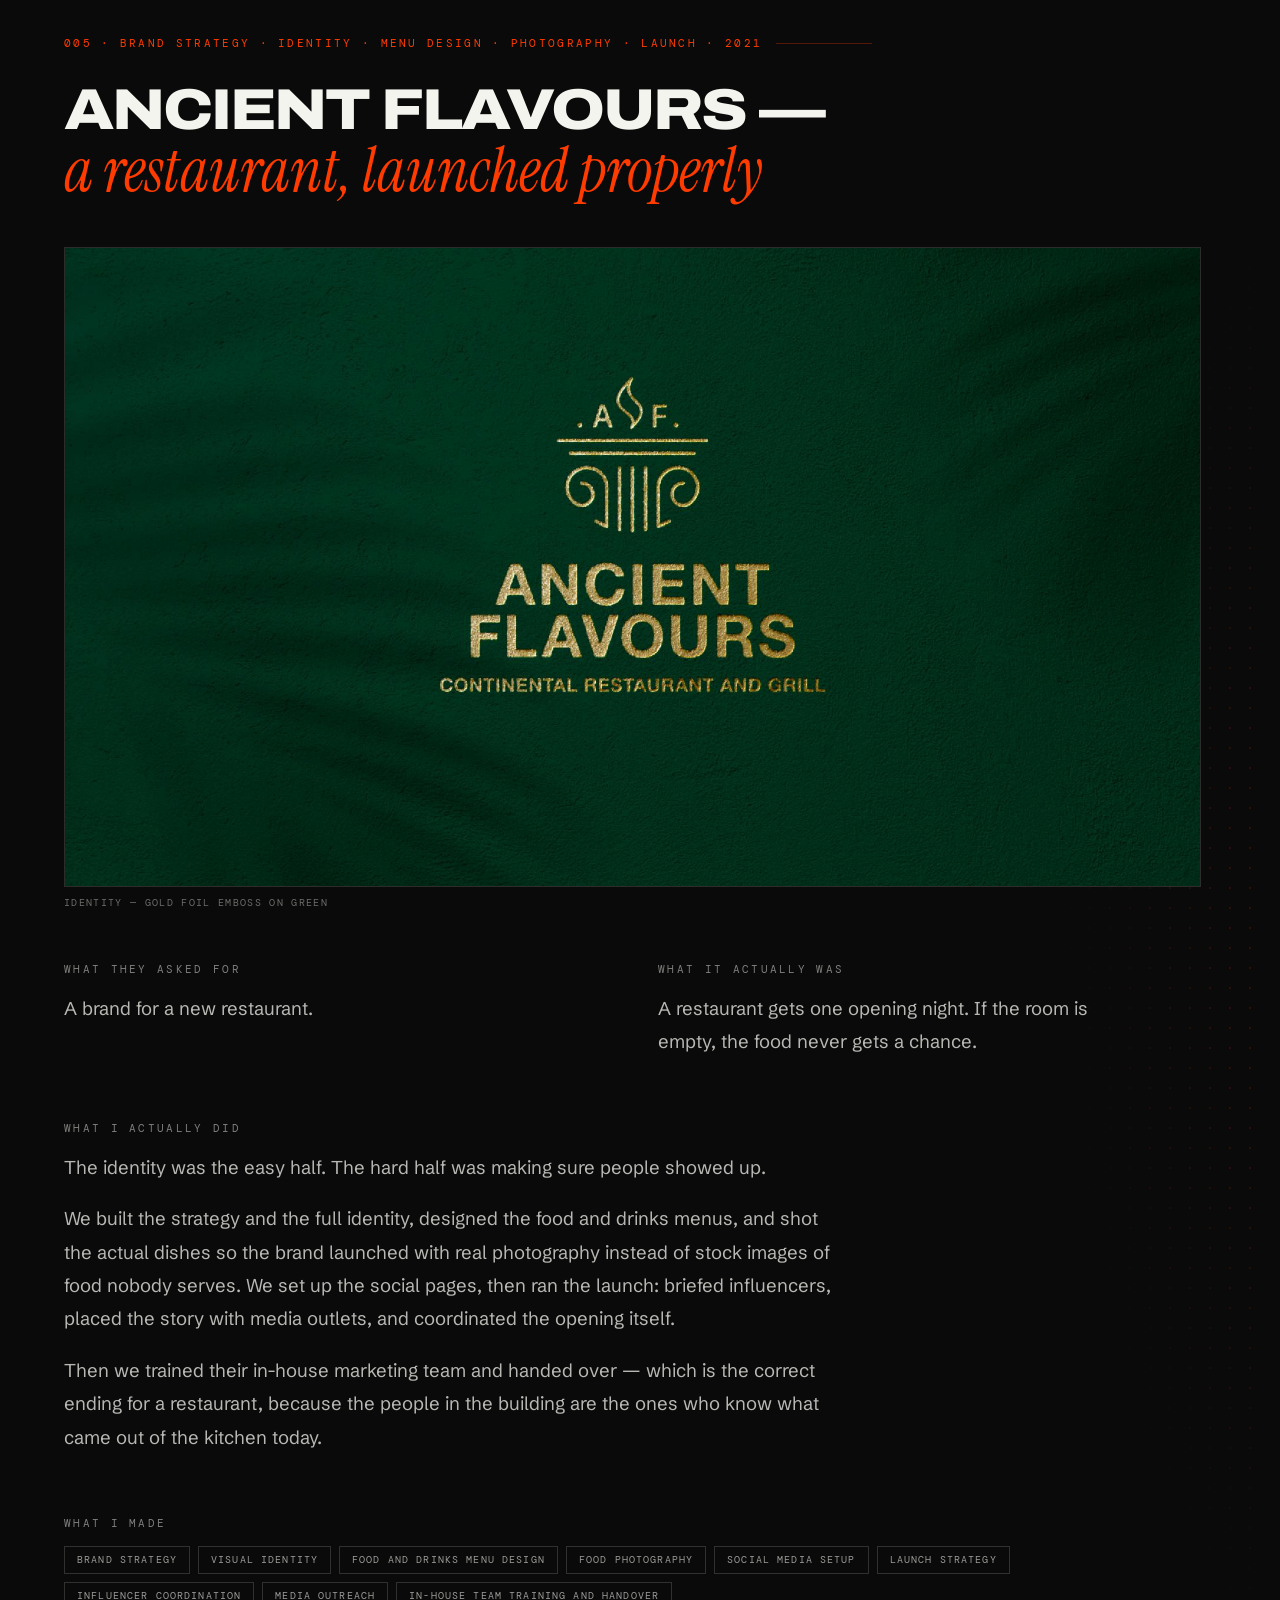
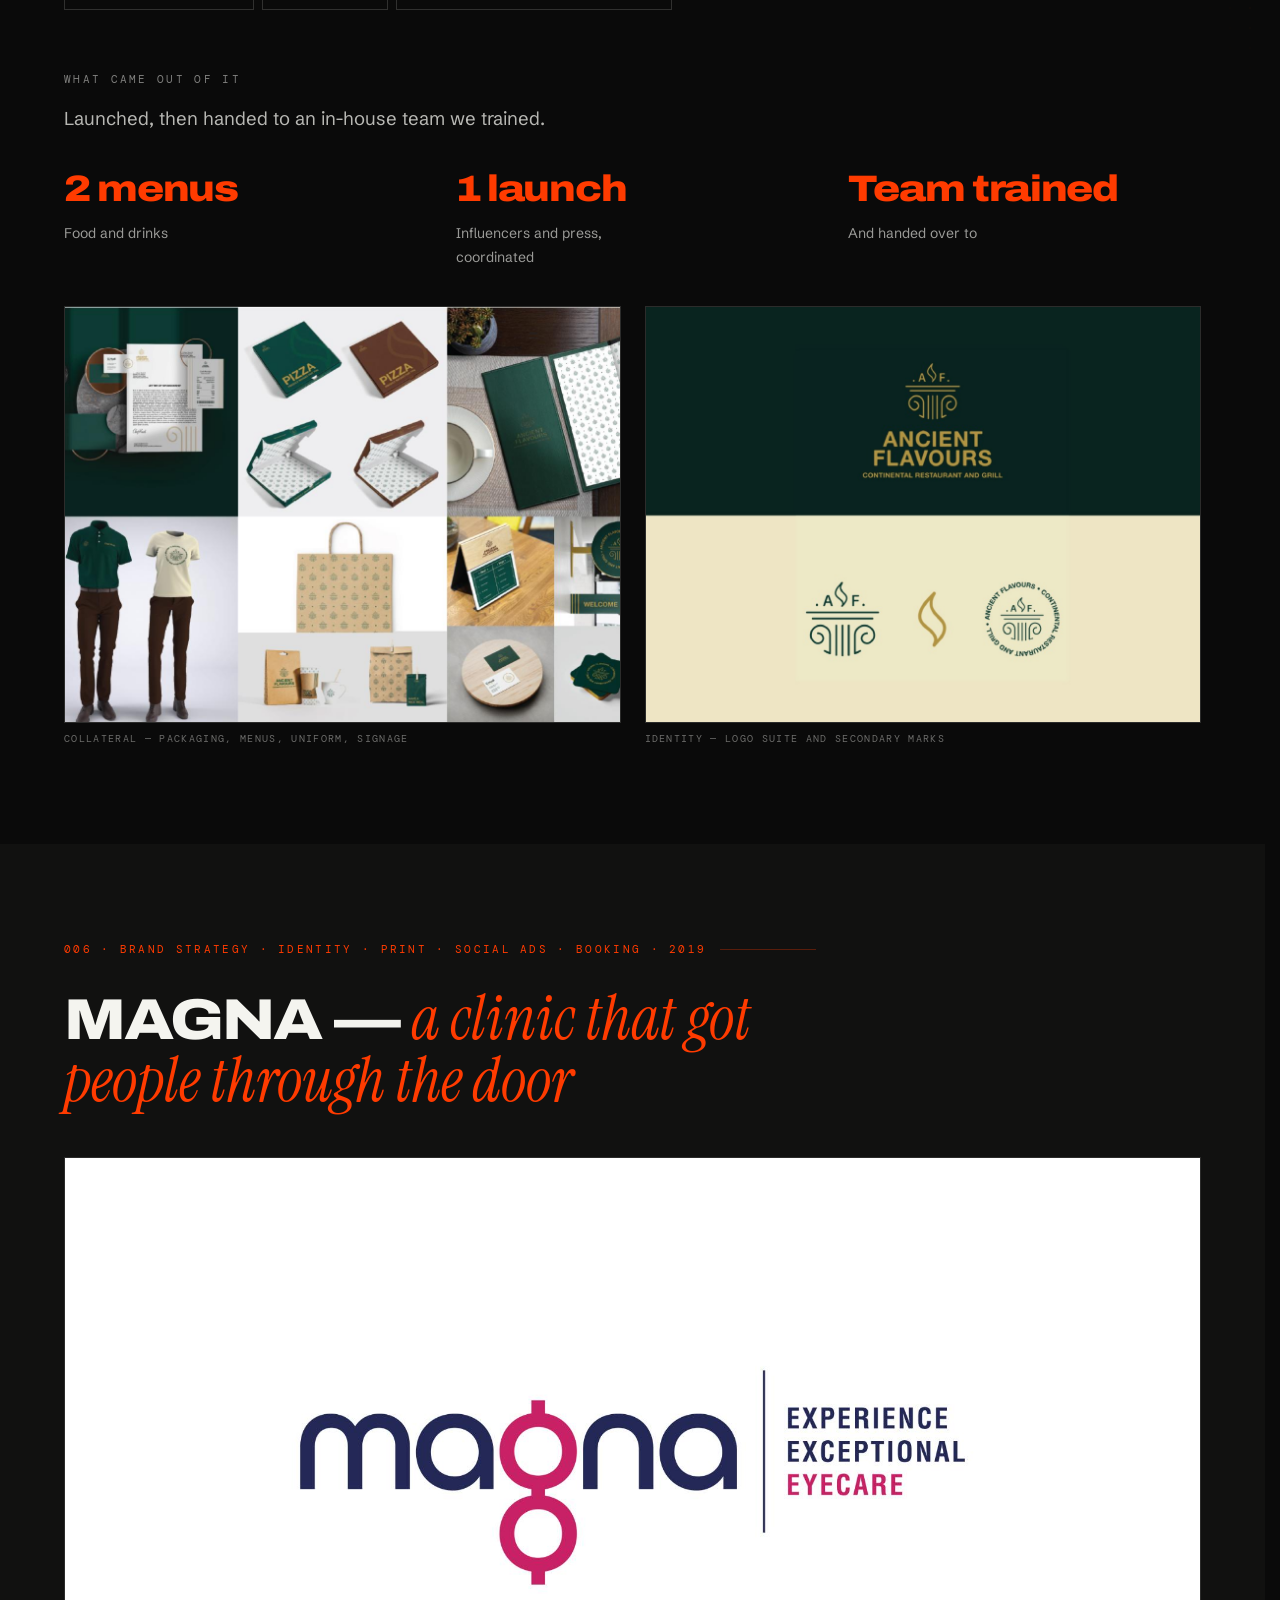
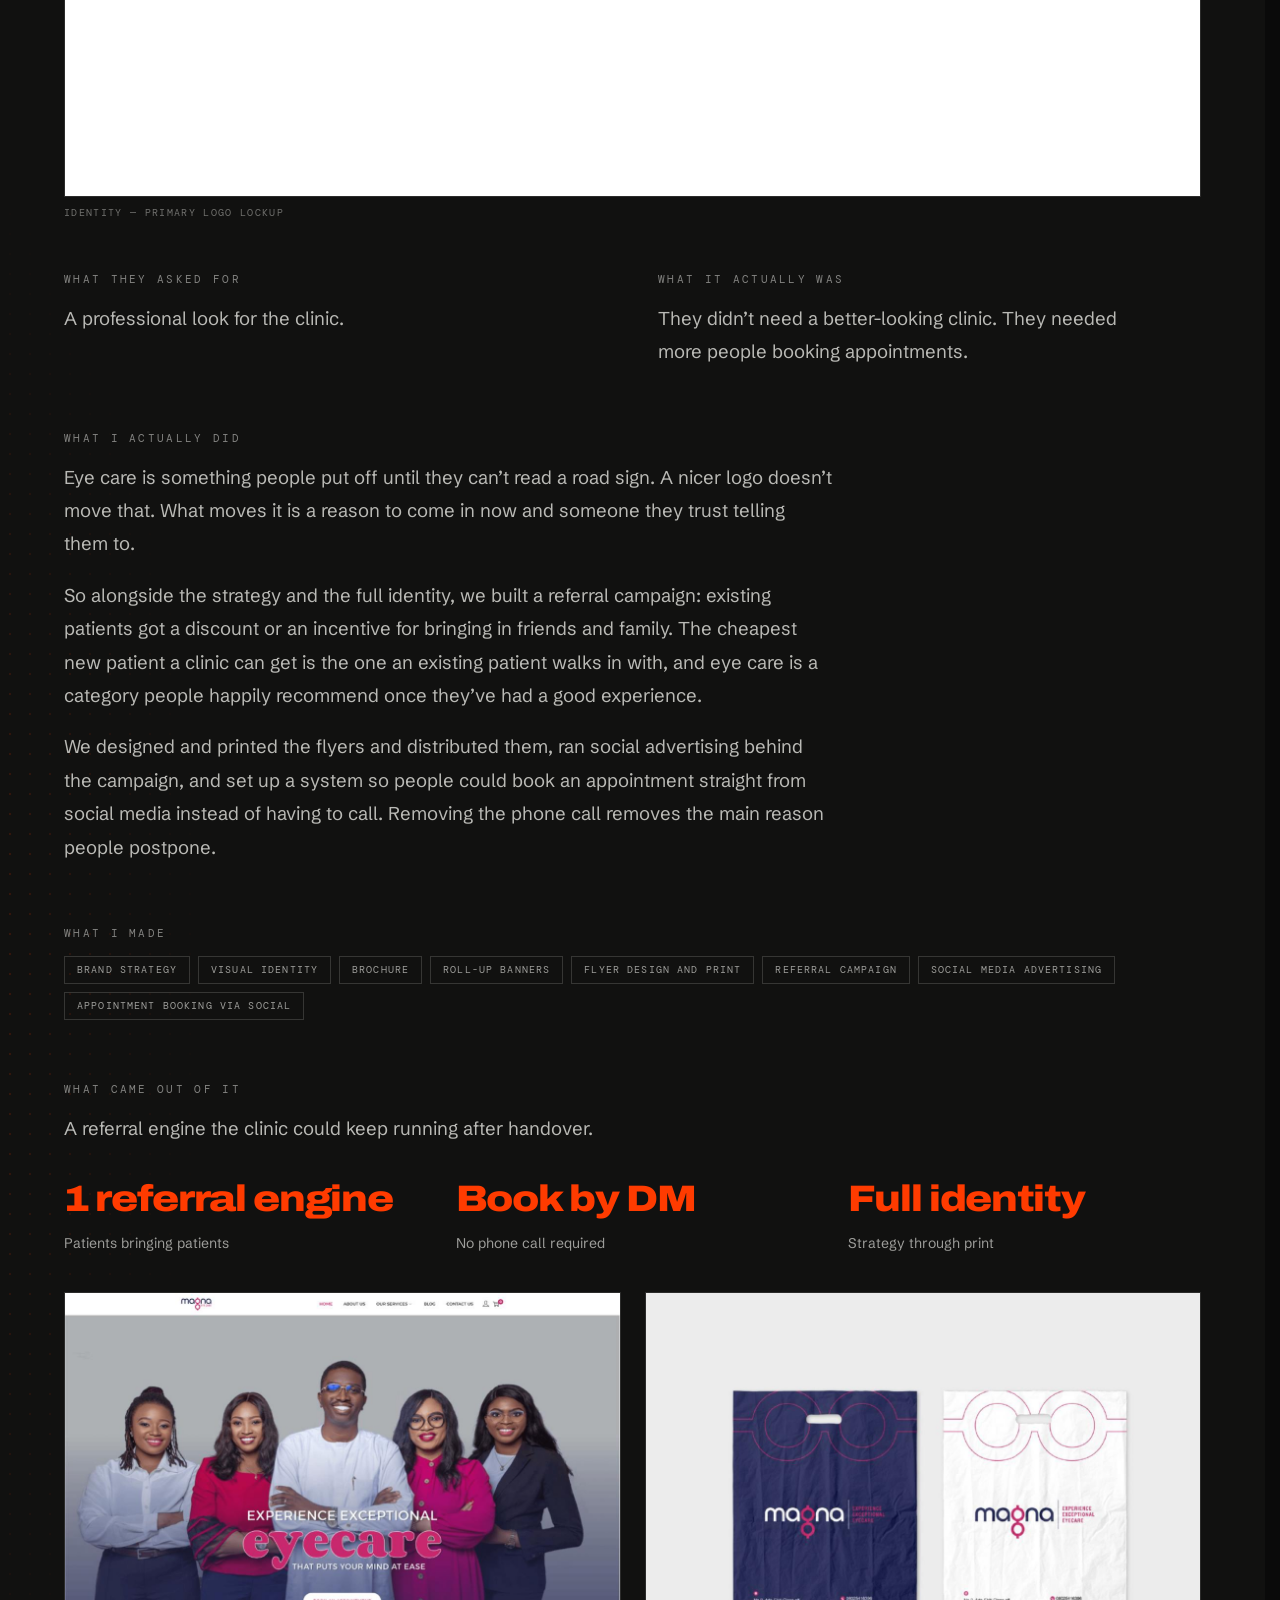
==== commit c2e5ca2d: "Link three experiment cards out; add the favicon set Experiments now open in a new tab:   Kobo      " ====
--- a/case-studies.html
+++ b/case-studies.html
@@ -14,6 +14,11 @@
 <meta property="og:image" content="img/cs/jewels-hero.jpg">
 <meta name="twitter:card" content="summary_large_image">
 
+<link rel="icon" href="/favicon.ico" sizes="any">
+<link rel="icon" type="image/png" sizes="32x32" href="/favicon-32.png">
+<link rel="icon" type="image/png" sizes="16x16" href="/favicon-16.png">
+<link rel="apple-touch-icon" sizes="180x180" href="/apple-touch-icon.png">
+<link rel="manifest" href="/site.webmanifest">
 <link rel="preconnect" href="https://fonts.googleapis.com">
 <link rel="preconnect" href="https://fonts.gstatic.com" crossorigin>
 <link href="https://fonts.googleapis.com/css2?family=Archivo:wdth,wght@62..125,400..900&family=Schibsted+Grotesk:wght@400;500;600;700&family=DM+Mono:wght@300;400;500&family=Instrument+Serif:ital@0;1&display=swap" rel="stylesheet">
--- a/css/site.css
+++ b/css/site.css
@@ -599,6 +599,21 @@
 }
 .expcard h3 em{font-size:1.06em}
 .expcard p{font-size:clamp(.88rem,1.3vw,.92rem);line-height:1.78;color:var(--d-70);max-width:46ch;text-wrap:pretty}
+
+/* Linked experiment cards.
+   The anchor sits on the title for sensible link text, and its ::after
+   stretches over the whole card so the entire card is the hit area.
+   z-index 6 clears .expcard__ring (5), which is pointer-events:none. */
+.expcard__link{color:inherit;text-decoration:none}
+.expcard__link::after{content:"";position:absolute;inset:0;z-index:6}
+.expcard__link .arrow{
+  display:inline-block;font-size:.6em;vertical-align:.2em;color:var(--flame);
+  transition:transform .34s var(--ease);
+}
+.expcard__link:focus-visible{outline:2px solid var(--flame);outline-offset:4px}
+@media (hover:hover){
+  .expcard:hover .expcard__link .arrow{transform:translate(3px,-3px)}
+}
 .hs__hint{
   margin-top:18px;font-family:'DM Mono',monospace;font-size:10px;
   letter-spacing:.16em;text-transform:uppercase;color:var(--d-42);
@@ -872,7 +887,13 @@
     mask-image:linear-gradient(to left,#000 54%,transparent 98%);
   }
   .hero__scrim{background:linear-gradient(to top,rgba(10,10,10,.9) 0%,rgba(10,10,10,.1) 54%)}
-  .hero__copy{max-width:min(62vw,1020px)}
+  /* desktop: the portrait sits to the right, so the copy no longer needs to
+     duck under it — centre the block for a more balanced hero.
+     Auto margins rather than justify-content:center: when the copy is taller
+     than the box (short laptop screens) autos resolve to 0 and it falls back
+     to the top padding, instead of overflowing up under the sticky header. */
+  .hero__in{justify-content:flex-start}
+  .hero__copy{max-width:min(62vw,1020px);margin-block:auto}
 
   /* stat cards fan out vertically */
   .stats{display:block;width:216px}
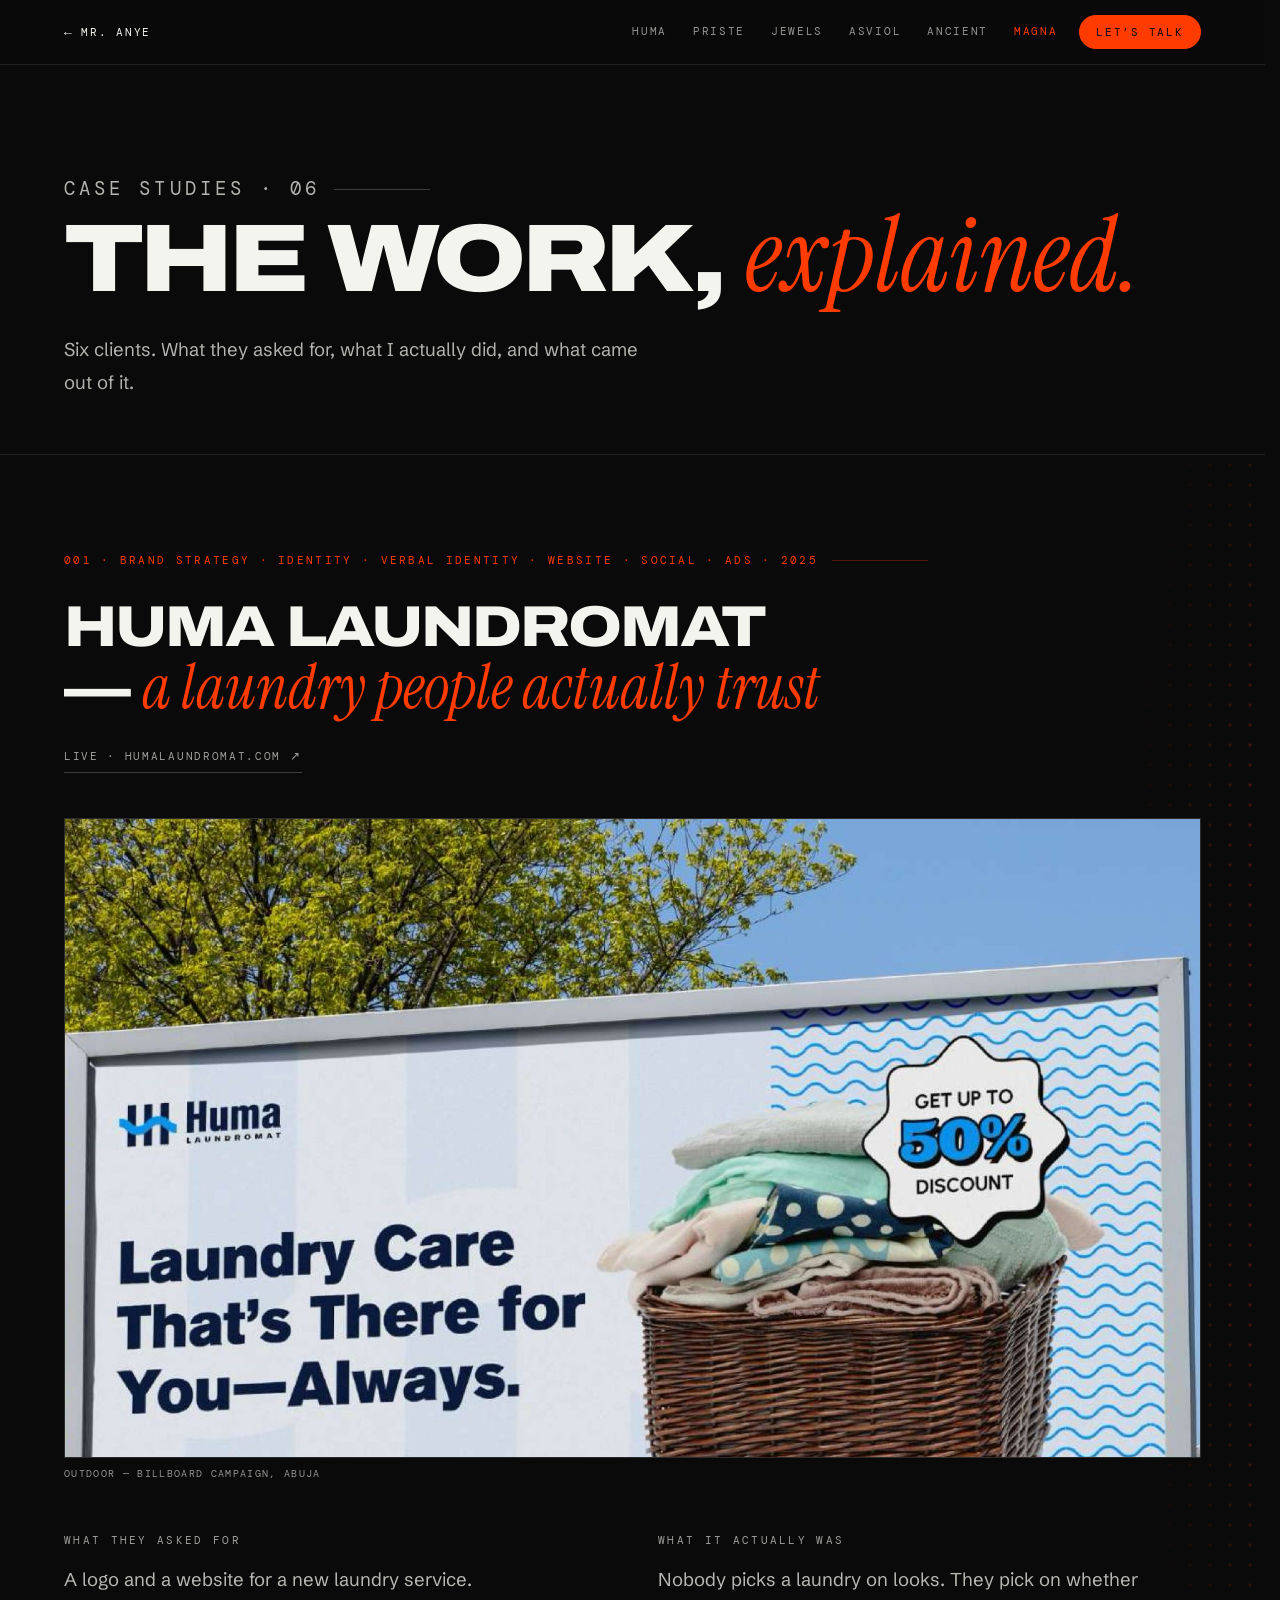
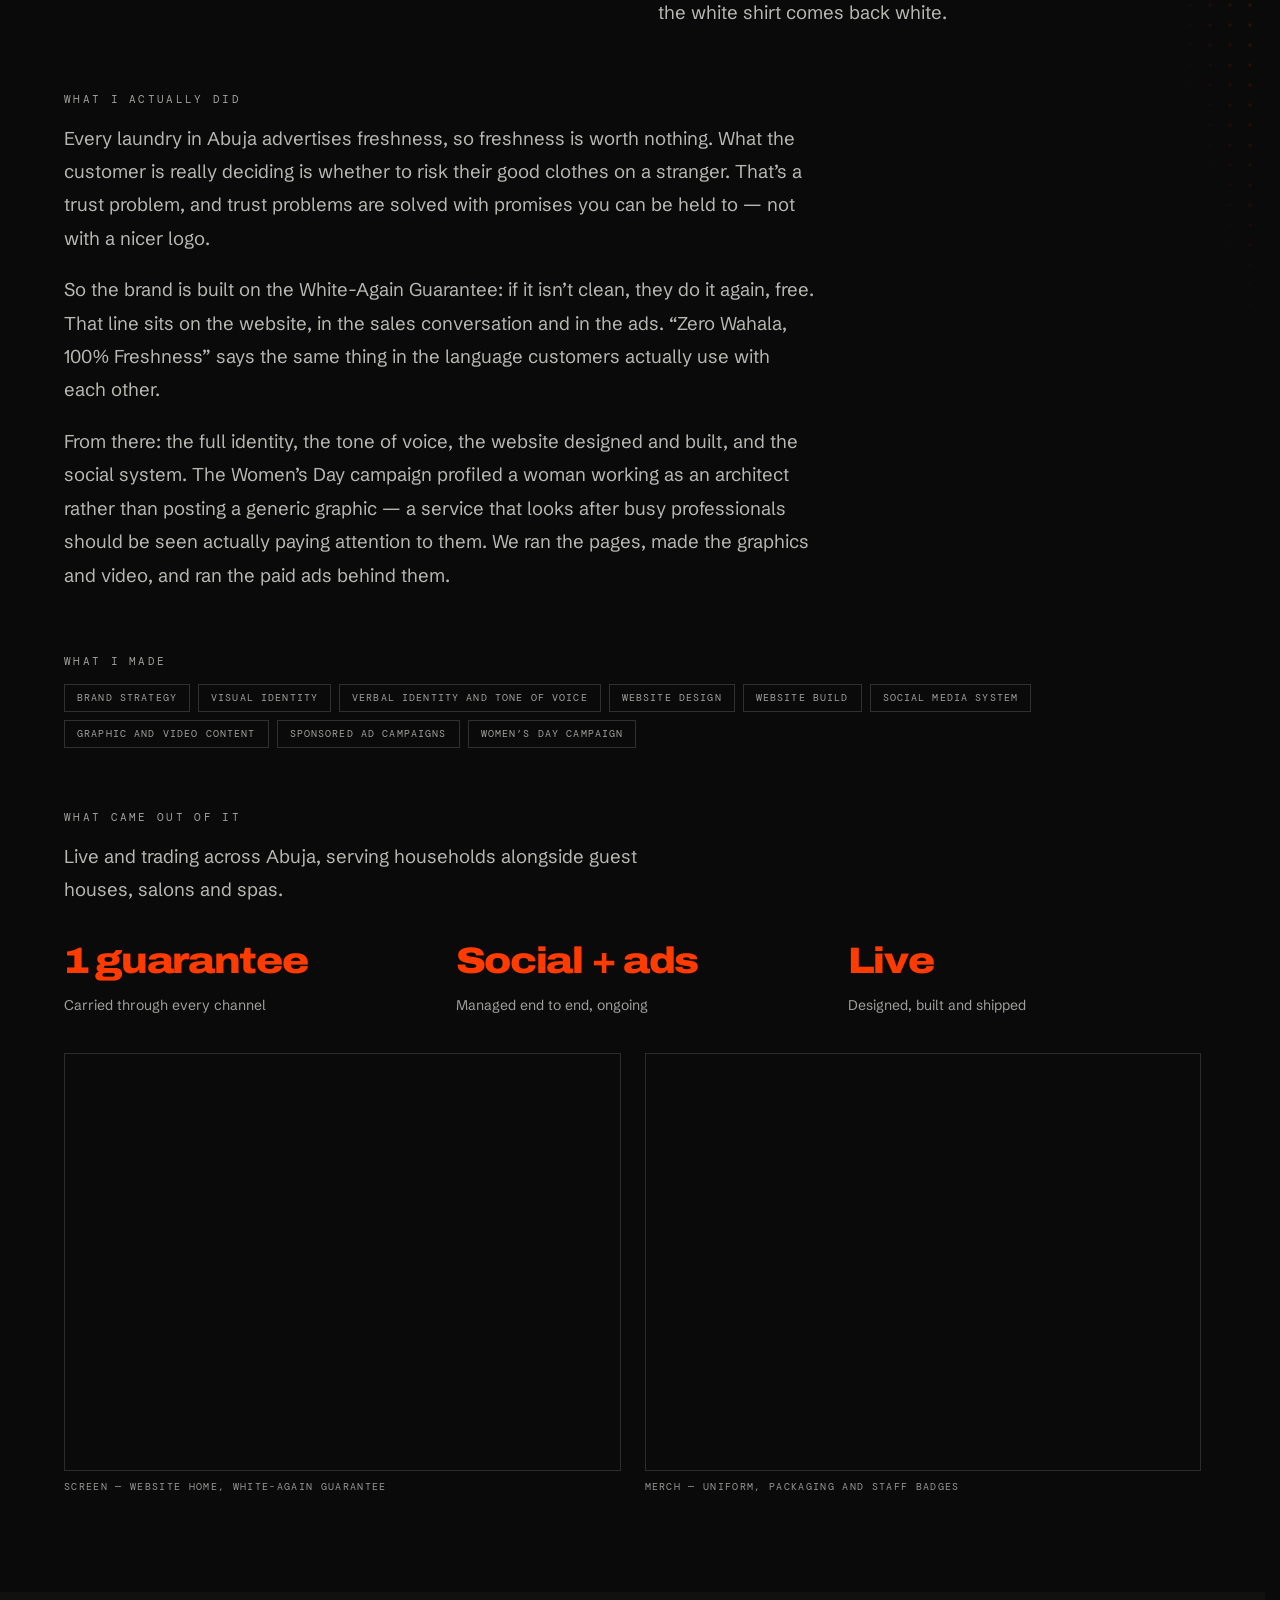
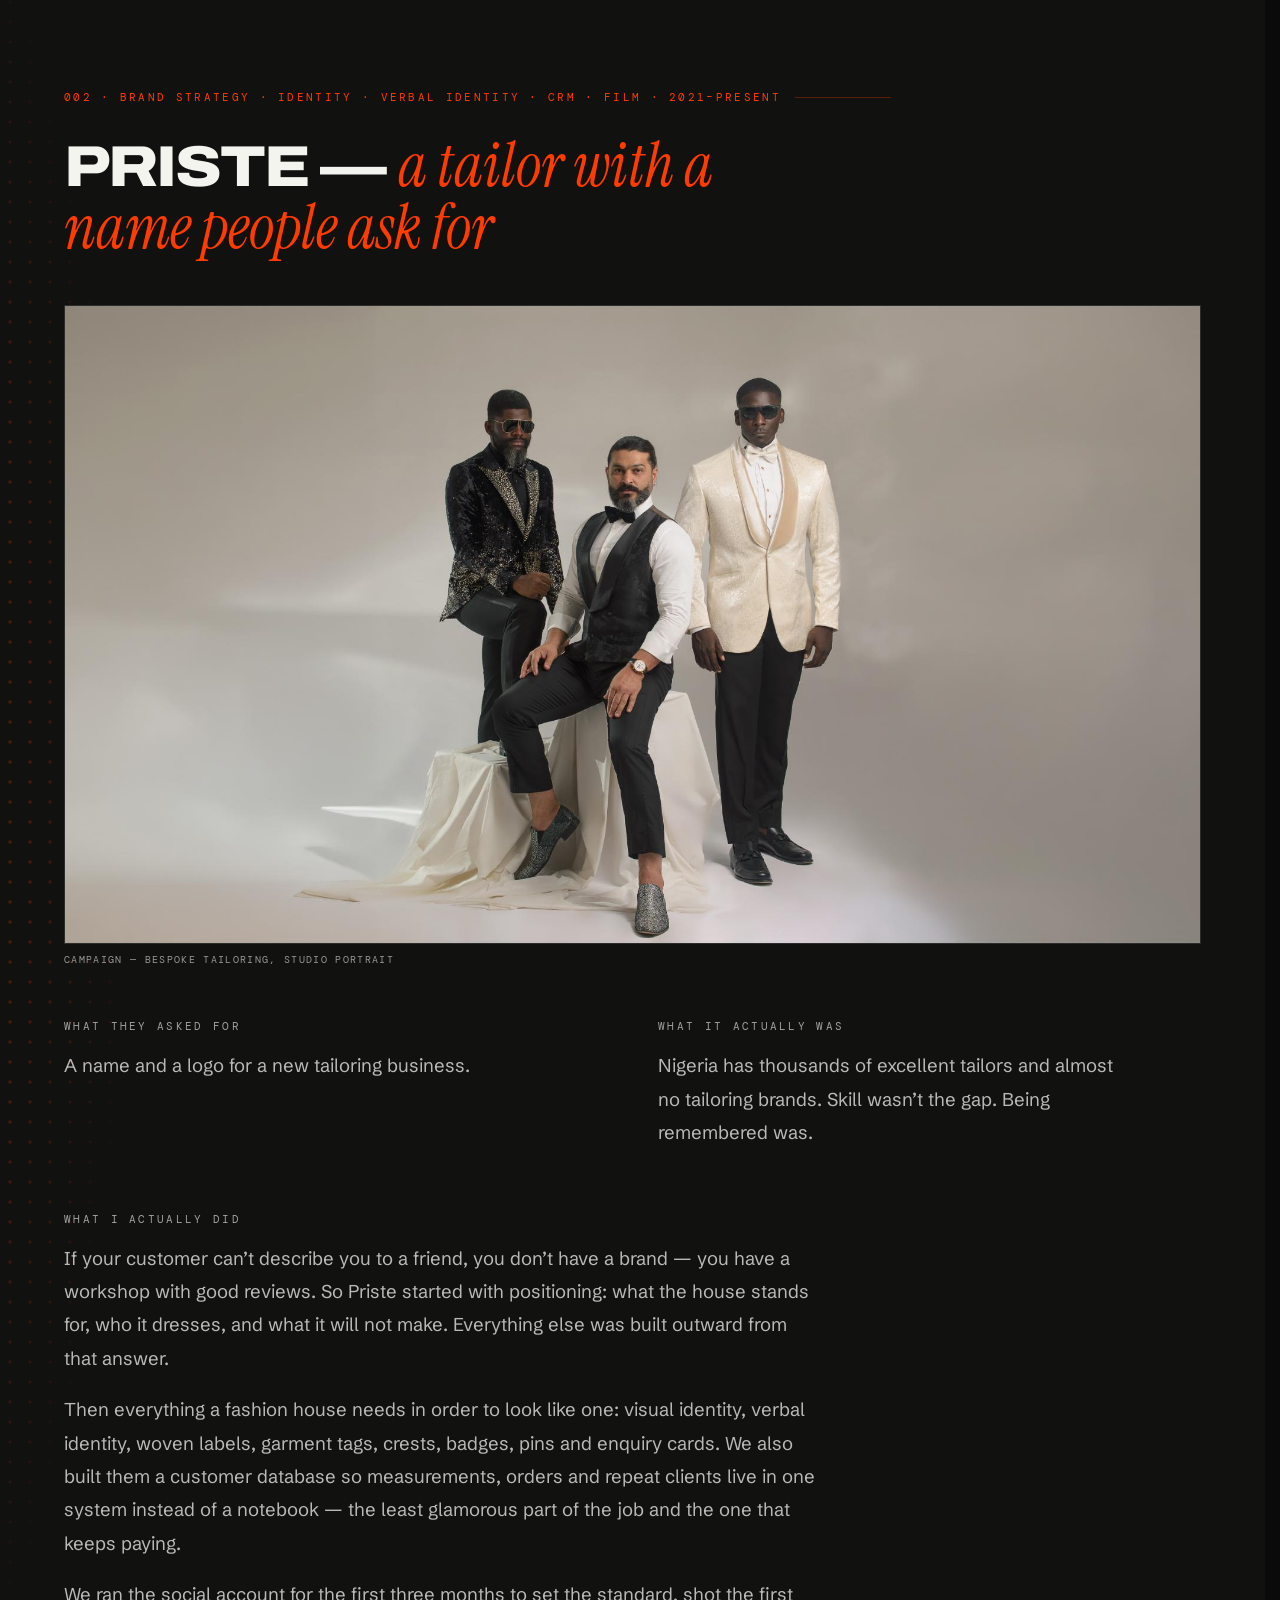
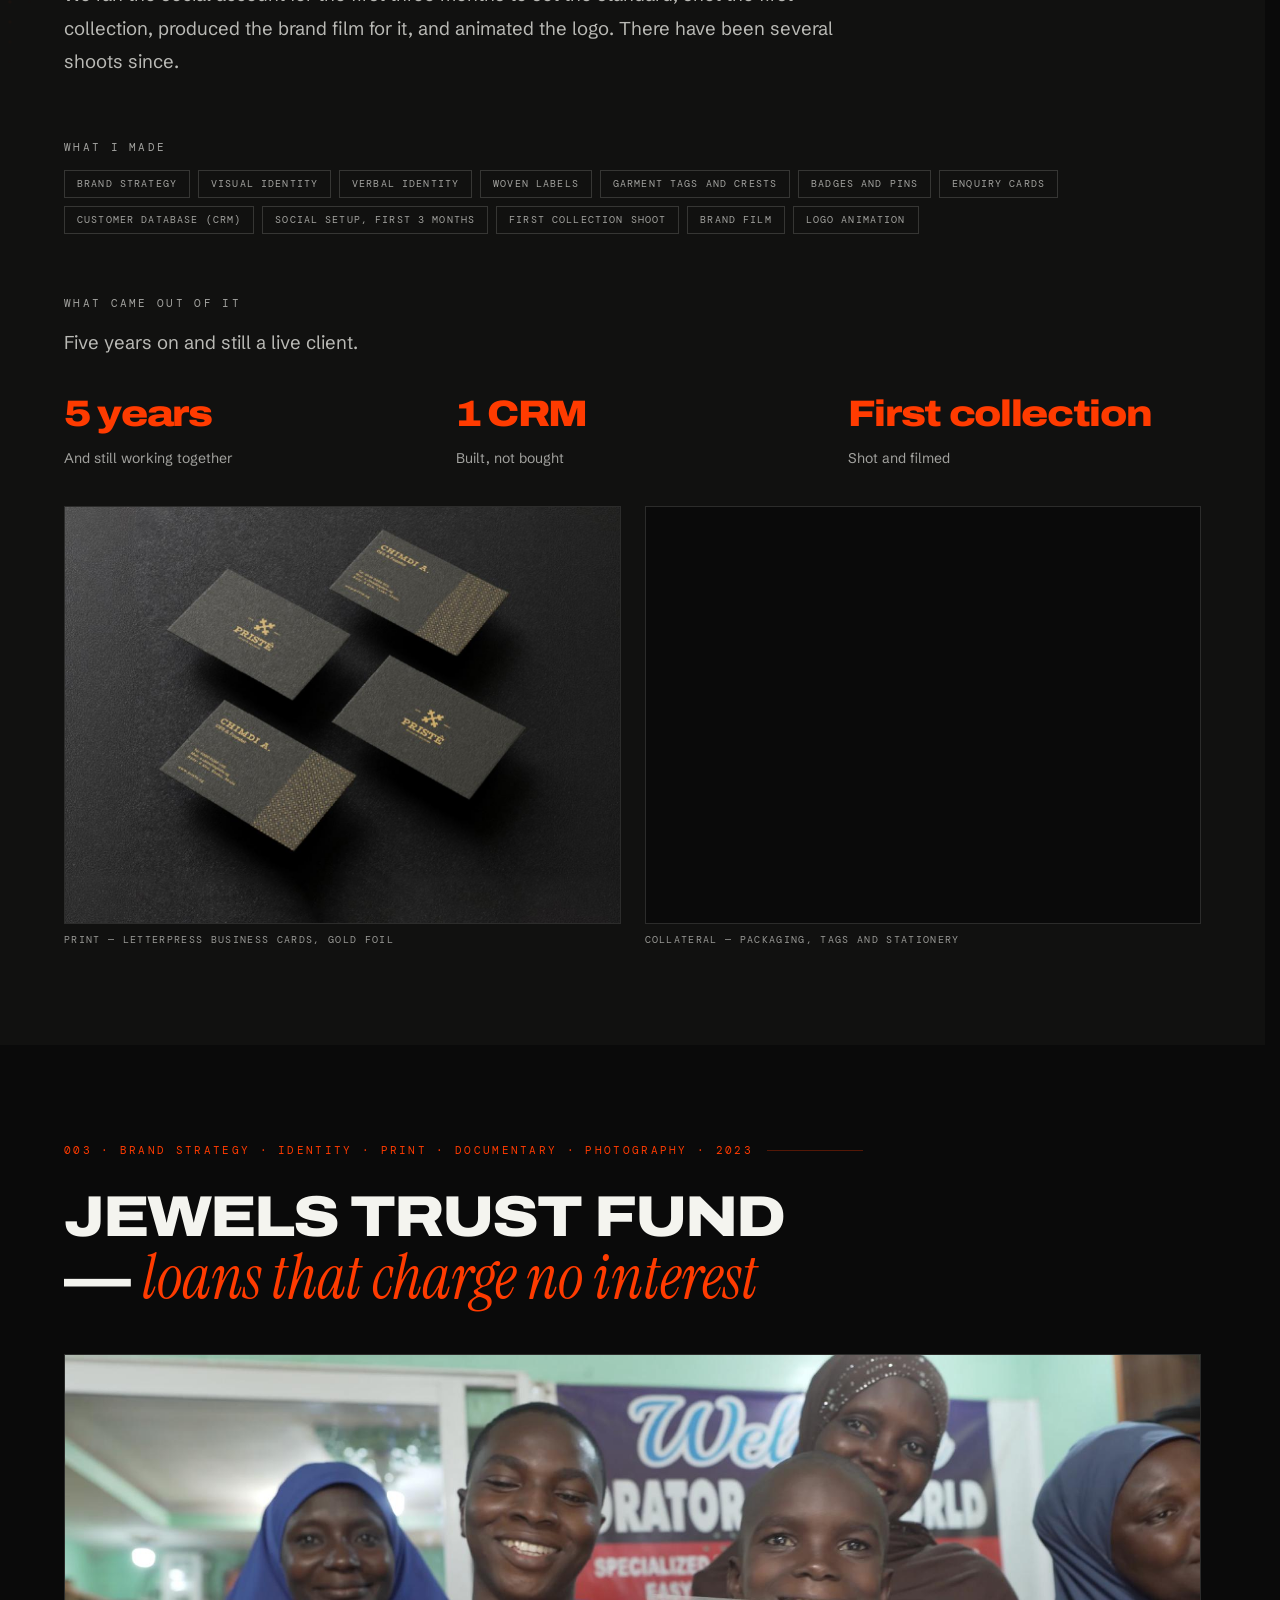
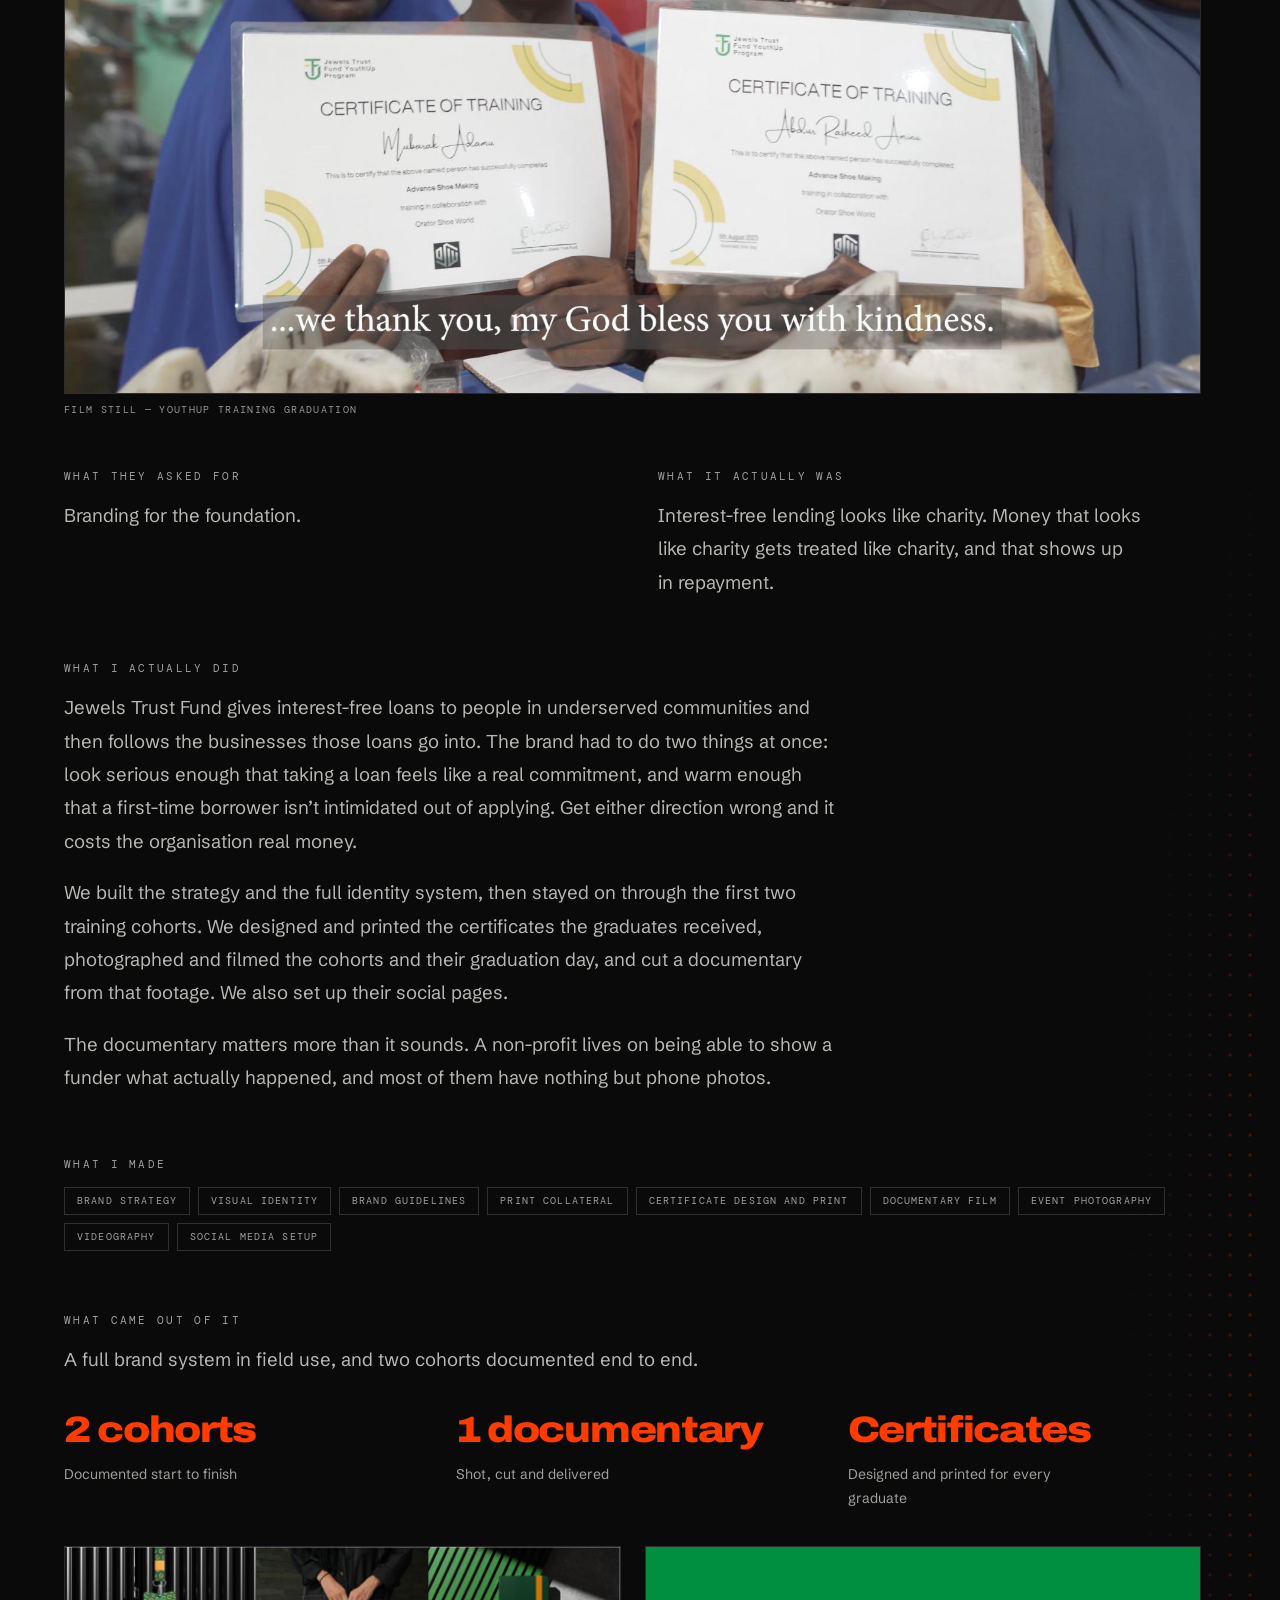
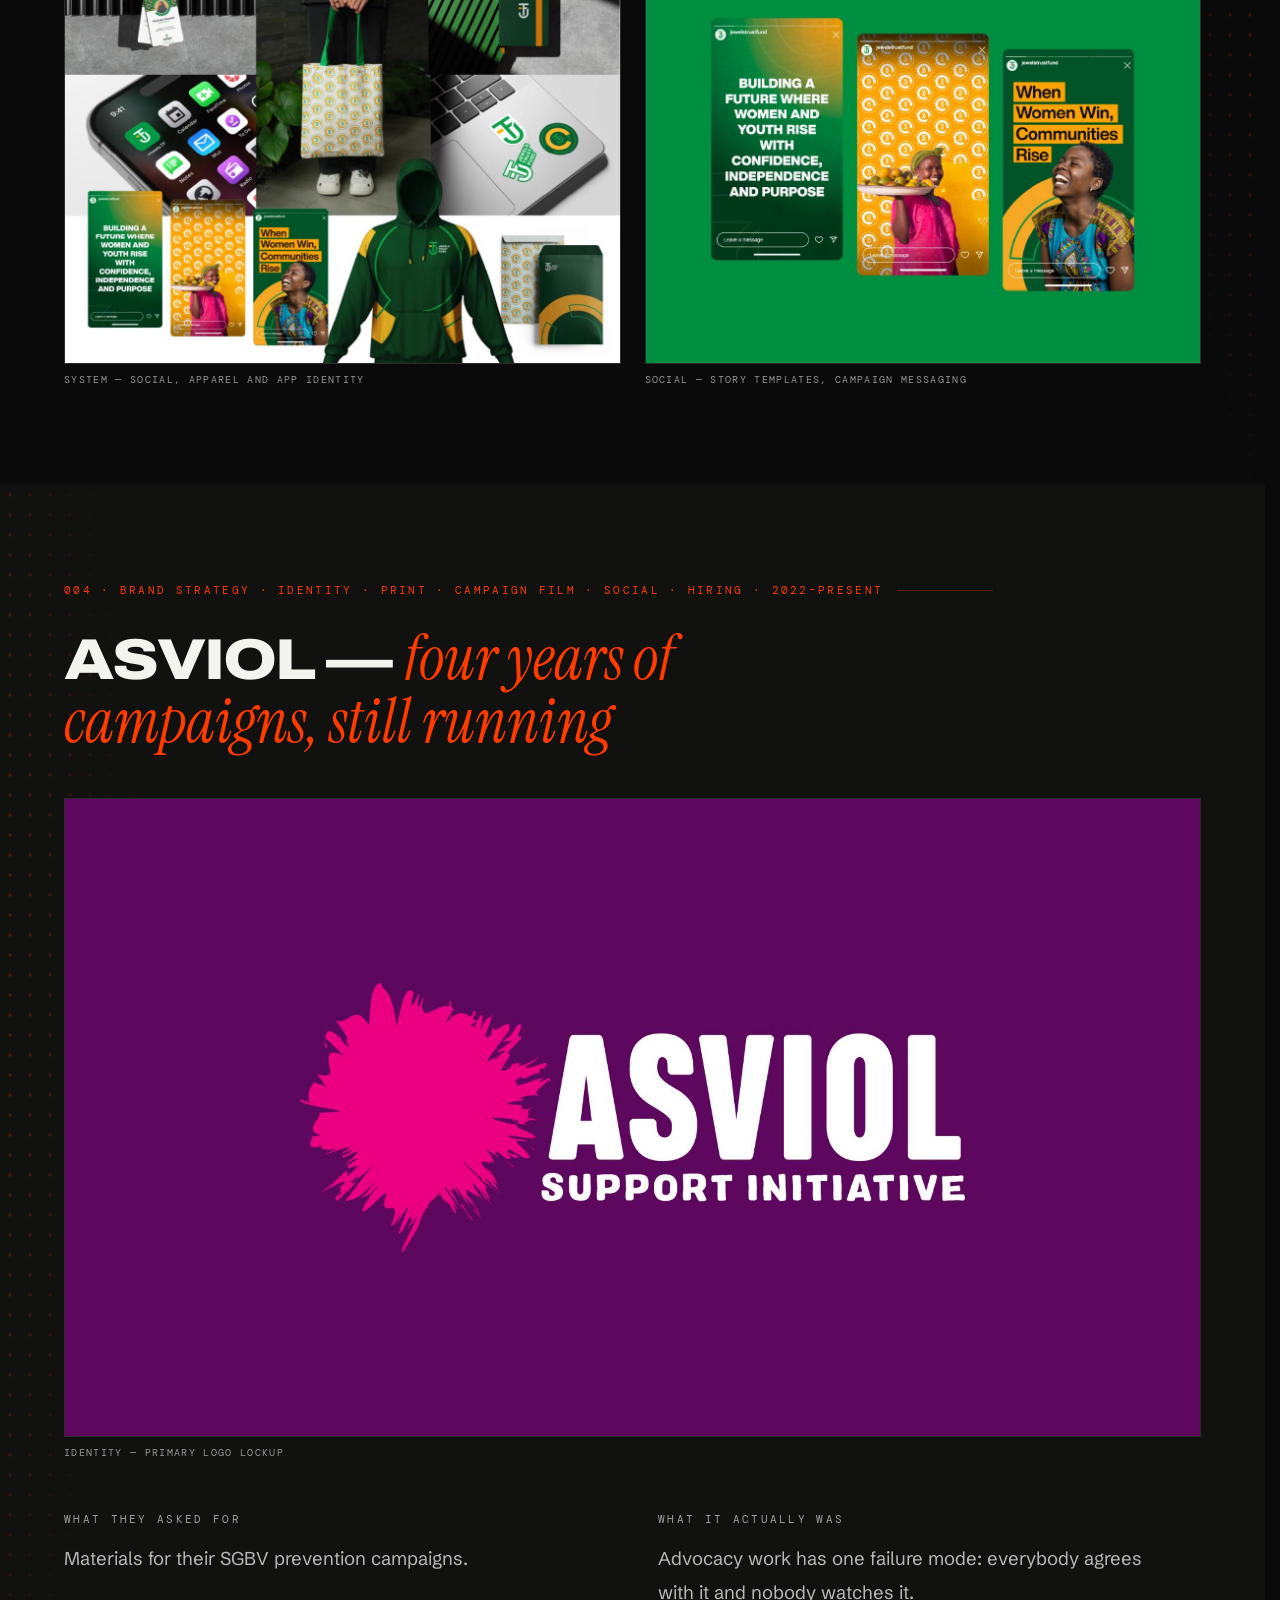
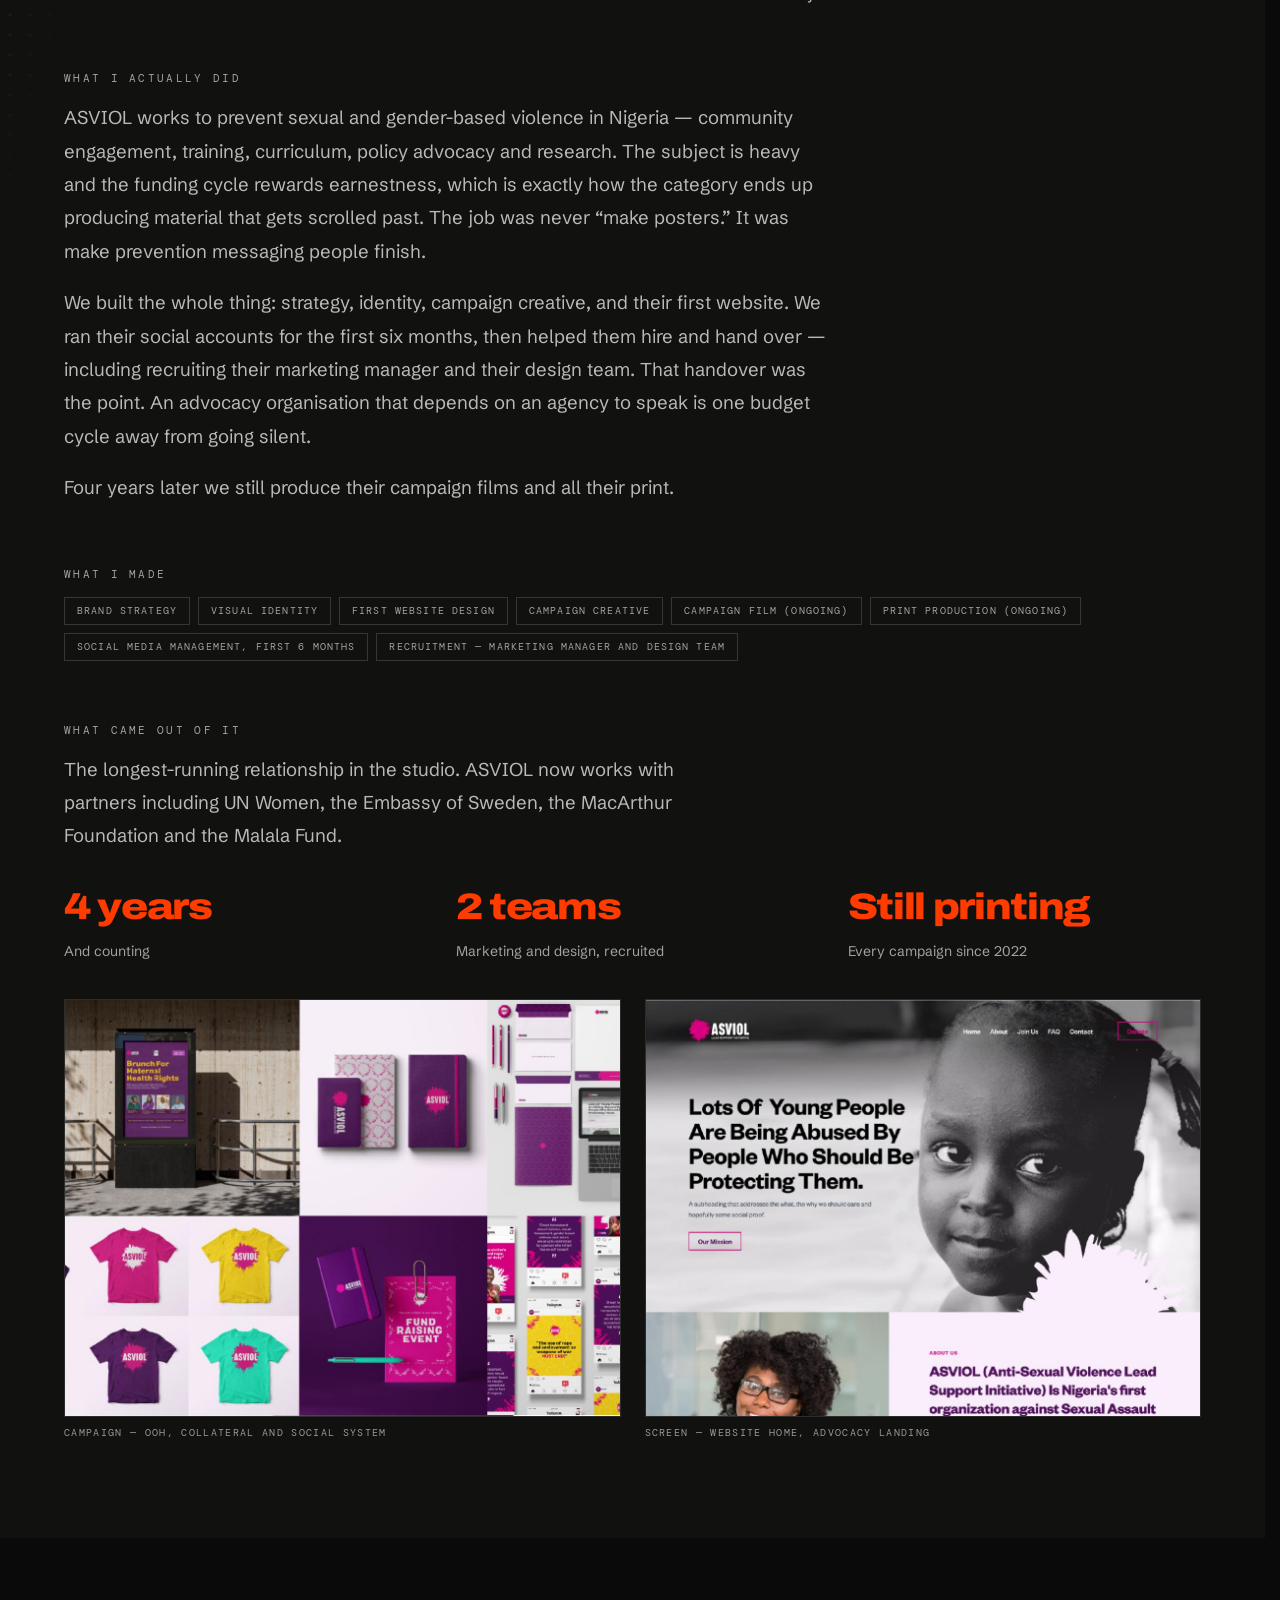
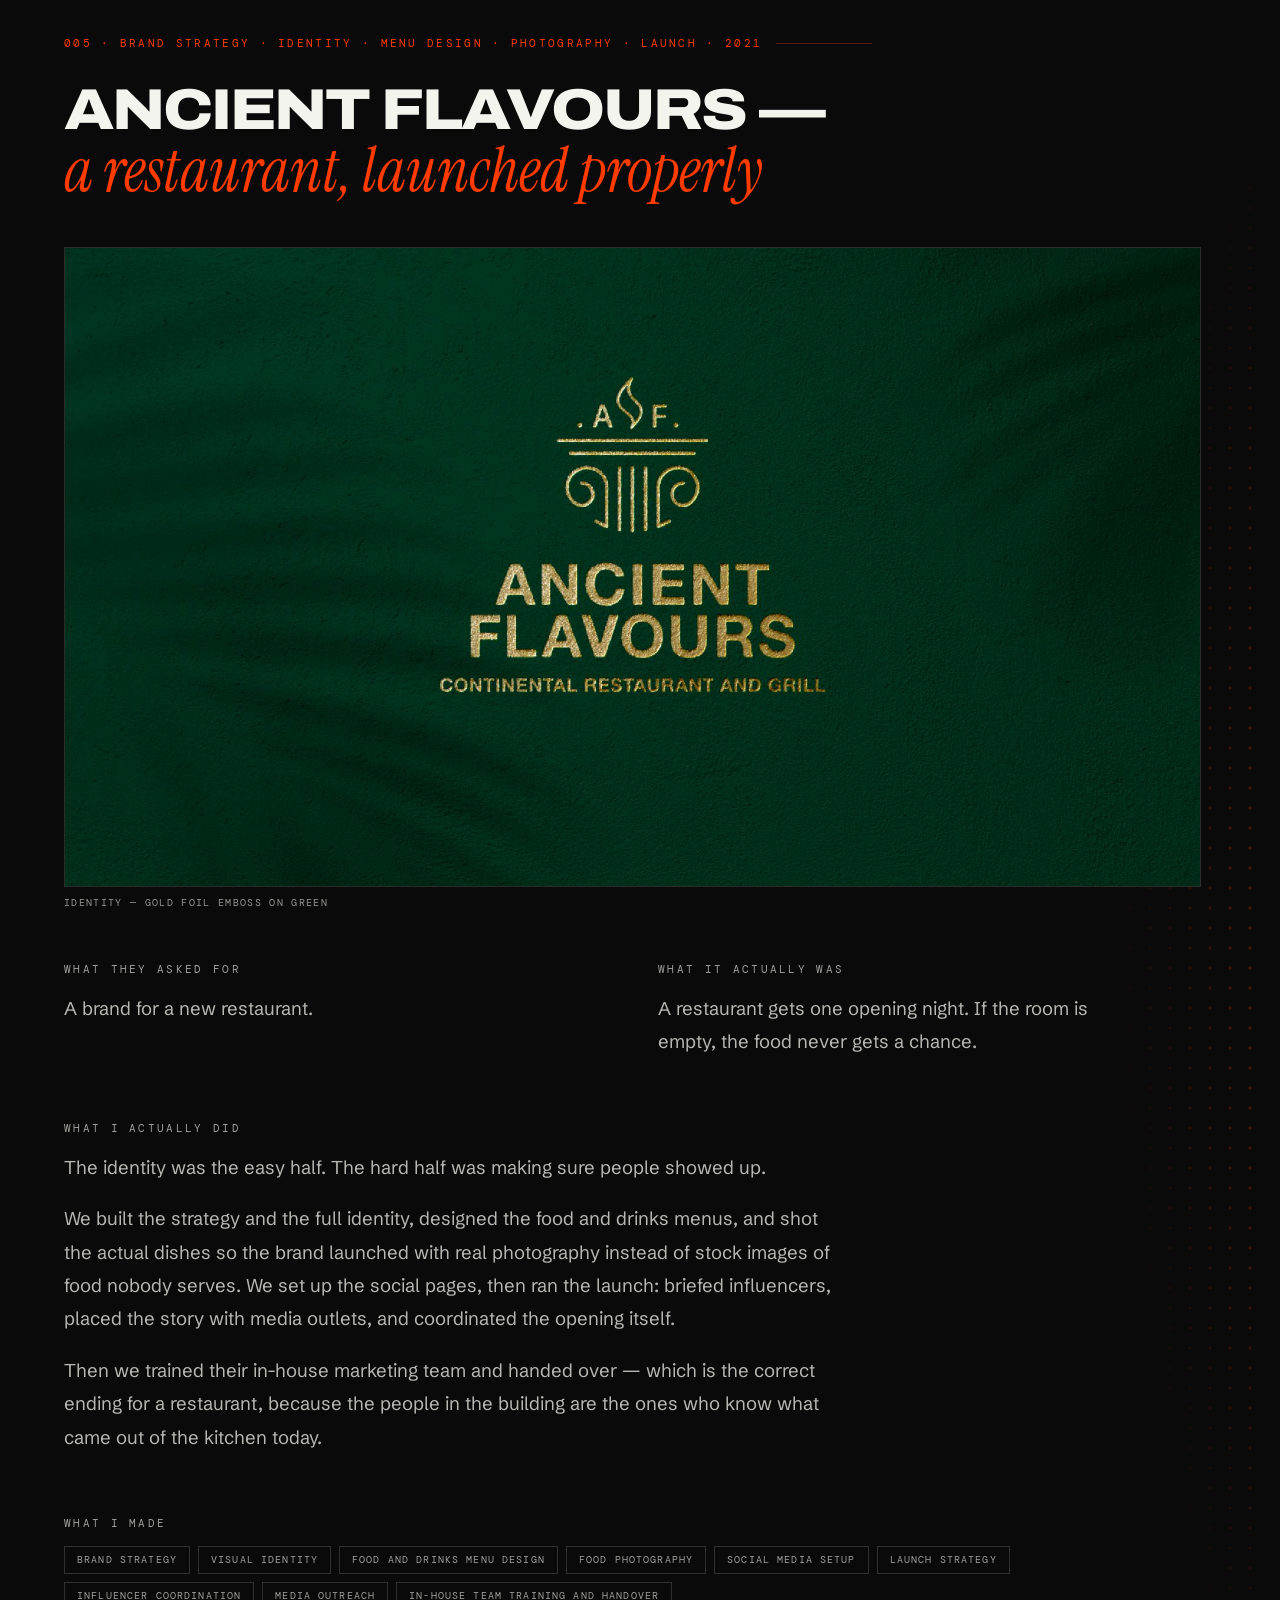
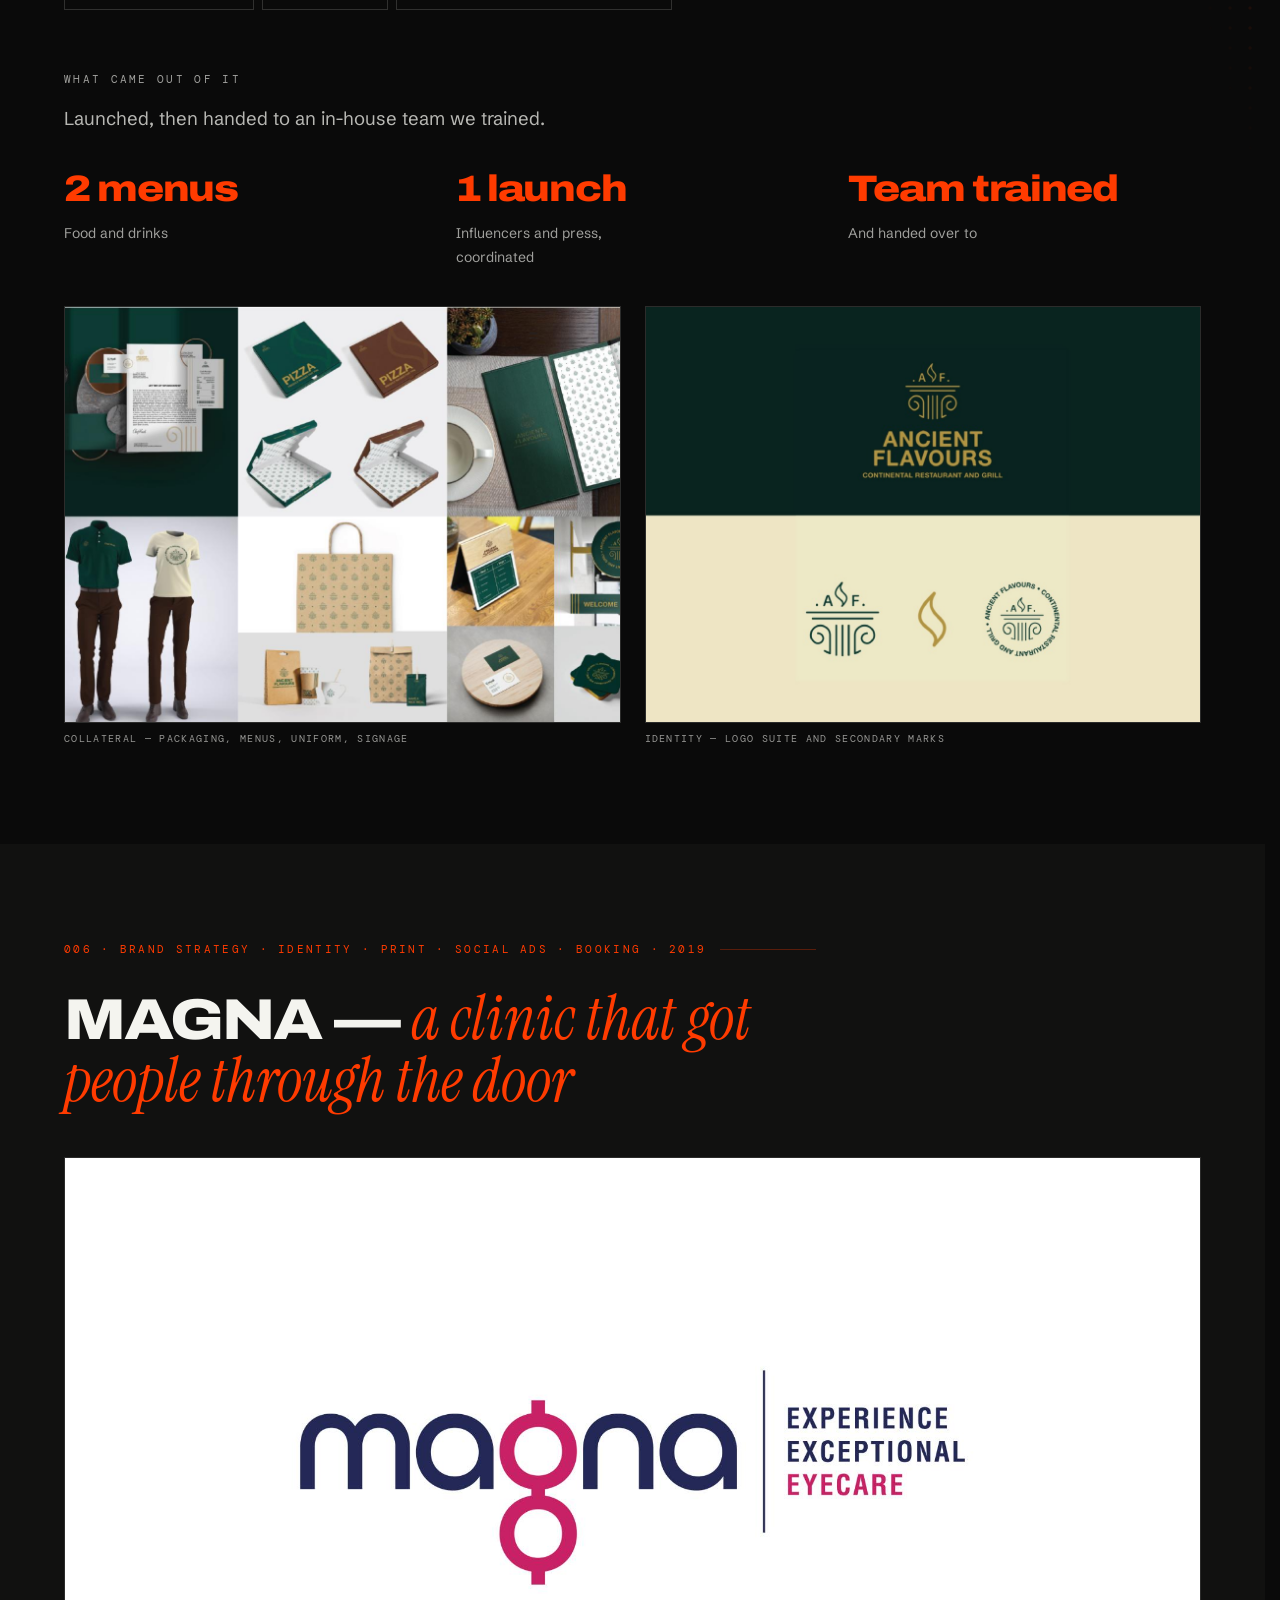
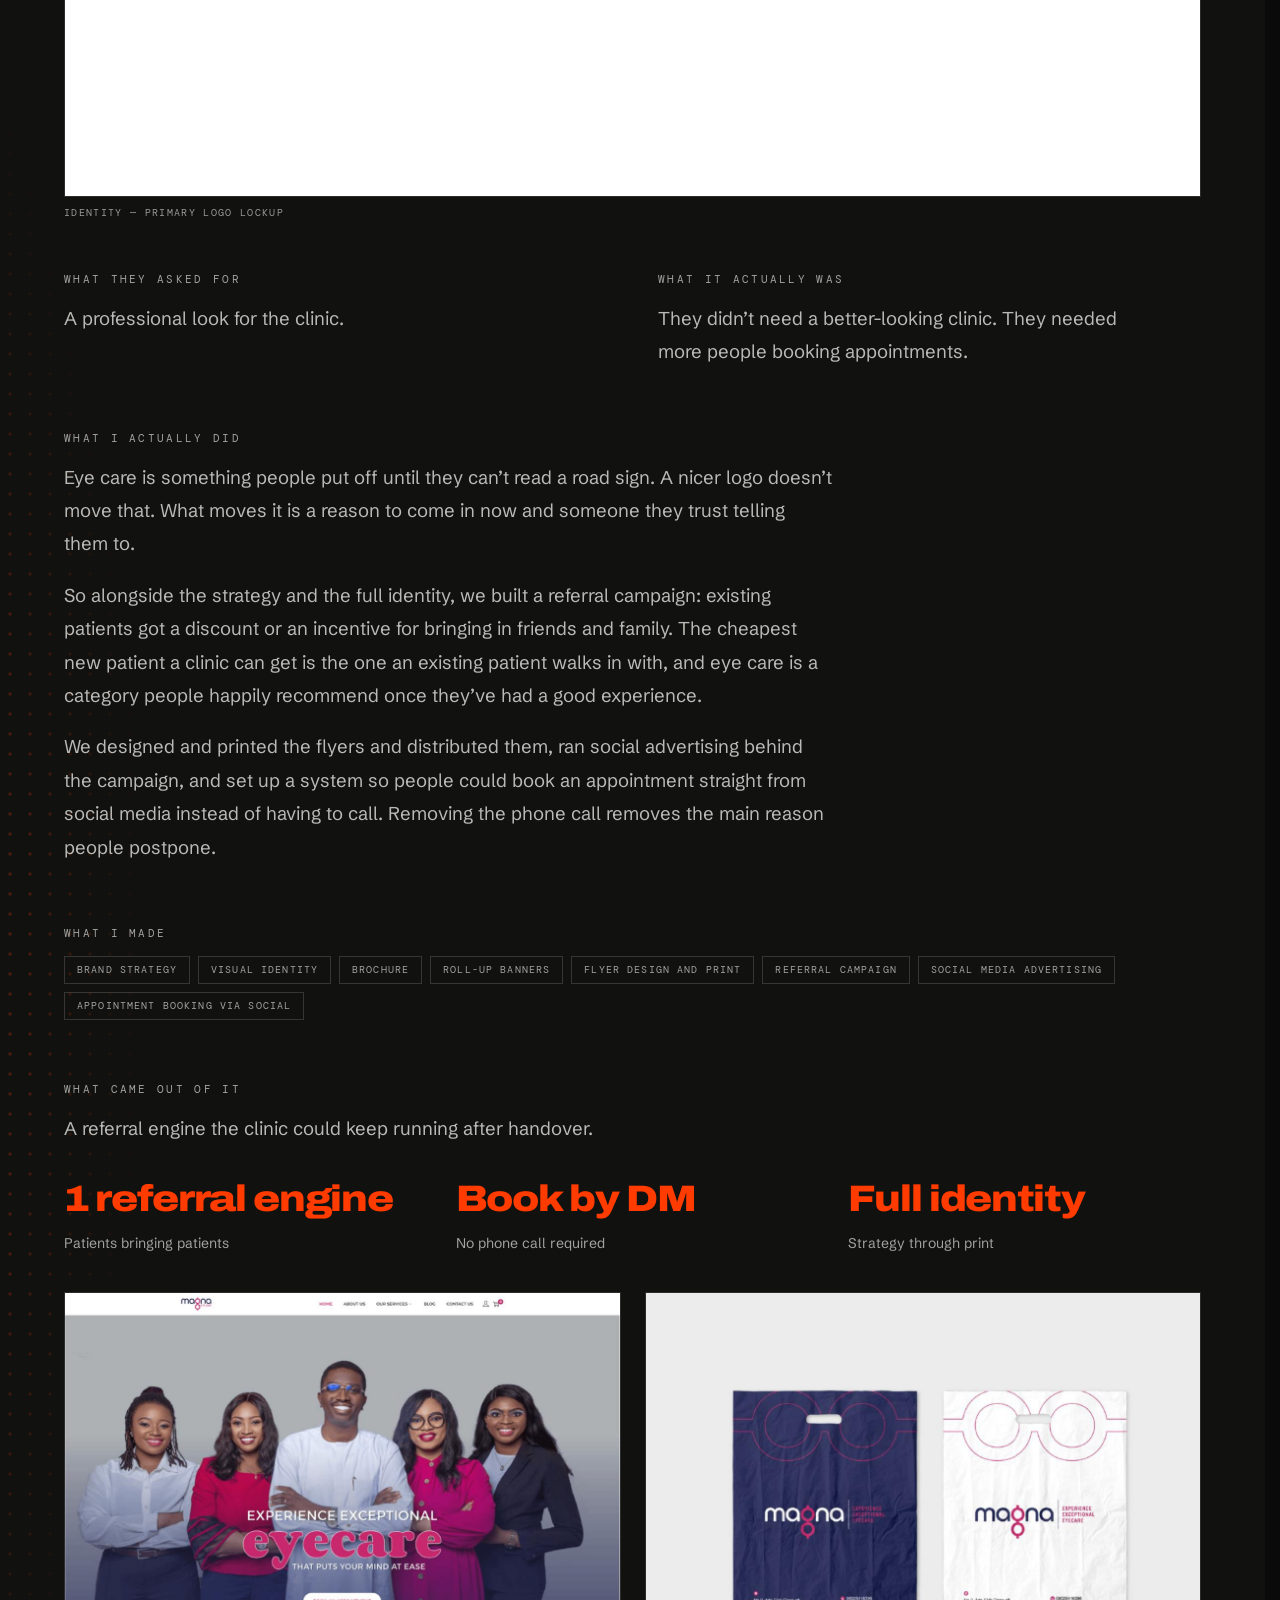
==== commit f61a40f9: "Push the dot field out of the text column You were right that the left-hand fields were the problem," ====
--- a/case-studies.html
+++ b/case-studies.html
@@ -69,7 +69,7 @@
 </section>
 
 <section class="section cs" id="huma" aria-labelledby="huma-t">
-  <div class="dots" style="--dx:126%;--dy:22%" aria-hidden="true"></div>
+  <div class="dots" style="--dx:155%;--dy:22%" aria-hidden="true"></div>
   <div class="shell">
     <p class="cs__eyebrow" data-rv>001 &middot; Brand strategy &middot; Identity &middot; Verbal identity &middot; Website &middot; Social &middot; Ads &middot; 2025</p>
     <h2 id="huma-t" data-rv>Huma Laundromat &mdash; <em>a laundry people actually trust</em></h2>
@@ -127,7 +127,7 @@
 </section>
 
 <section class="section cs cs--alt" id="priste" aria-labelledby="priste-t">
-  <div class="dots" style="--dx:-26%;--dy:30%" aria-hidden="true"></div>
+  <div class="dots" style="--dx:-55%;--dy:30%" aria-hidden="true"></div>
   <div class="shell">
     <p class="cs__eyebrow" data-rv>002 &middot; Brand strategy &middot; Identity &middot; Verbal identity &middot; CRM &middot; Film &middot; 2021&ndash;present</p>
     <h2 id="priste-t" data-rv>Priste &mdash; <em>a tailor with a name people ask for</em></h2>
@@ -184,7 +184,7 @@
 </section>
 
 <section class="section cs" id="jewels" aria-labelledby="jewels-t">
-  <div class="dots" style="--dx:126%;--dy:70%" aria-hidden="true"></div>
+  <div class="dots" style="--dx:155%;--dy:70%" aria-hidden="true"></div>
   <div class="shell">
     <p class="cs__eyebrow" data-rv>003 &middot; Brand strategy &middot; Identity &middot; Print &middot; Documentary &middot; Photography &middot; 2023</p>
     <h2 id="jewels-t" data-rv>Jewels Trust Fund &mdash; <em>loans that charge no interest</em></h2>
@@ -241,7 +241,7 @@
 </section>
 
 <section class="section cs cs--alt" id="asviol" aria-labelledby="asviol-t">
-  <div class="dots" style="--dx:-26%;--dy:18%" aria-hidden="true"></div>
+  <div class="dots" style="--dx:-55%;--dy:18%" aria-hidden="true"></div>
   <div class="shell">
     <p class="cs__eyebrow" data-rv>004 &middot; Brand strategy &middot; Identity &middot; Print &middot; Campaign film &middot; Social &middot; Hiring &middot; 2022&ndash;present</p>
     <h2 id="asviol-t" data-rv>ASVIOL &mdash; <em>four years of campaigns, still running</em></h2>
@@ -298,7 +298,7 @@
 </section>
 
 <section class="section cs" id="ancient-flavours" aria-labelledby="ancient-flavours-t">
-  <div class="dots" style="--dx:126%;--dy:40%" aria-hidden="true"></div>
+  <div class="dots" style="--dx:155%;--dy:40%" aria-hidden="true"></div>
   <div class="shell">
     <p class="cs__eyebrow" data-rv>005 &middot; Brand strategy &middot; Identity &middot; Menu design &middot; Photography &middot; Launch &middot; 2021</p>
     <h2 id="ancient-flavours-t" data-rv>Ancient Flavours &mdash; <em>a restaurant, launched properly</em></h2>
@@ -355,7 +355,7 @@
 </section>
 
 <section class="section cs cs--alt" id="magna" aria-labelledby="magna-t">
-  <div class="dots" style="--dx:-26%;--dy:66%" aria-hidden="true"></div>
+  <div class="dots" style="--dx:-55%;--dy:66%" aria-hidden="true"></div>
   <div class="shell">
     <p class="cs__eyebrow" data-rv>006 &middot; Brand strategy &middot; Identity &middot; Print &middot; Social ads &middot; Booking &middot; 2019</p>
     <h2 id="magna-t" data-rv>Magna &mdash; <em>a clinic that got people through the door</em></h2>
--- a/css/site.css
+++ b/css/site.css
@@ -24,10 +24,8 @@
   --d-90:rgba(244,244,239,.9);
   --d-74:rgba(244,244,239,.74);
   --d-70:rgba(244,244,239,.7);
-  --d-62:rgba(244,244,239,.62);
-  --d-50:rgba(244,244,239,.5);
-  --d-45:rgba(244,244,239,.45);
-  --d-42:rgba(244,244,239,.42);
+  --d-64:rgba(244,244,239,.64);   /* labels + secondary text; was .50/.62 */
+  --d-60:rgba(244,244,239,.6);    /* quietest label; was .42/.45 (3.8:1, under AA) */
   --d-28:rgba(244,244,239,.28);
   --d-22:rgba(244,244,239,.22);
   --d-16:rgba(244,244,239,.16);
@@ -35,9 +33,7 @@
   --d-10:rgba(244,244,239,.1);
 
   /* on-light ink levels */
-  --l-60:rgba(10,10,10,.6);
-  --l-50:rgba(10,10,10,.5);
-  --l-40:rgba(10,10,10,.4);
+  --l-64:rgba(10,10,10,.64);      /* labels + secondary text; was .40/.50/.60 */
   --l-14:rgba(10,10,10,.14);
 }
 
@@ -274,7 +270,7 @@
 .hero h1 em{font-size:1.04em}
 .hero__sub{
   margin:clamp(18px,3.2vh,32px) 0 0;font-size:clamp(.98rem,1.35vw,1.2rem);
-  line-height:1.7;max-width:46ch;color:var(--d-62);text-wrap:pretty;
+  line-height:1.7;max-width:46ch;color:var(--d-64);text-wrap:pretty;
 }
 .cta-row{display:flex;gap:10px;flex-wrap:wrap}
 .hero__cta{margin-top:clamp(24px,4vh,44px)}
@@ -283,11 +279,11 @@
 .cue{
   display:inline-flex;align-items:center;gap:12px;
   font-family:'DM Mono',monospace;font-size:10px;letter-spacing:.24em;
-  text-transform:uppercase;color:var(--d-50);transition:color .3s;align-self:flex-start;
+  text-transform:uppercase;color:var(--d-64);transition:color .3s;align-self:flex-start;
   padding:11px 0;/* 13px of text is not a hit target */
 }
 .cue:hover{color:var(--flame)}
-.cue__line{width:36px;height:1px;background:var(--d-42);transition:width .3s var(--ease),background .3s}
+.cue__line{width:36px;height:1px;background:var(--d-60);transition:width .3s var(--ease),background .3s}
 .cue:hover .cue__line{width:64px;background:var(--flame)}
 .cue__arrow{display:inline-block;animation:bob 2.6s ease-in-out infinite}
 
@@ -311,7 +307,7 @@
 }
 .stat__tag{
   display:block;font-family:'DM Mono',monospace;font-size:8.5px;letter-spacing:.18em;
-  text-transform:uppercase;color:var(--d-50);margin-bottom:6px;
+  text-transform:uppercase;color:var(--d-64);margin-bottom:6px;
 }
 .stat__row{display:flex;align-items:baseline;justify-content:space-between;gap:12px}
 .stat__num{
@@ -321,7 +317,7 @@
 }
 .stat__note{
   font-family:'DM Mono',monospace;font-size:8.5px;letter-spacing:.1em;
-  text-transform:uppercase;color:var(--d-50);text-align:right;line-height:1.5;
+  text-transform:uppercase;color:var(--d-64);text-align:right;line-height:1.5;
 }
 
 /* ==========================================================================
@@ -339,15 +335,34 @@
    Intro
    ========================================================================== */
 .dots{
+  /* one dial for the whole field; the breakpoints below move it */
+  --dot-a:.95;
   position:absolute;inset:0;pointer-events:none;z-index:0;
-  background-image:radial-gradient(circle,rgba(255,59,0,.85) 1px,transparent 1.6px);
-  background-size:20px 20px;opacity:.42;
-  -webkit-mask-image:radial-gradient(70% 62% at var(--dx,126%) var(--dy,78%),#000 4%,transparent 62%);
-  mask-image:radial-gradient(70% 62% at var(--dx,126%) var(--dy,78%),#000 4%,transparent 62%);
+  background-image:radial-gradient(circle,rgba(255,59,0,.95) 1.25px,transparent 2px);
+  background-size:20px 20px;
+  opacity:var(--dot-a);
+  /* The blob is centred off-canvas, so what you actually see is the OUTER band
+     of this gradient. A solid core of only a few percent left that band at
+     ~5% alpha — invisible. Holding full strength out to 40% fixes that.
+     The blob is then pushed far enough off-canvas (±55%) that its core sits
+     outside the frame entirely: the field is strongest in the page margin
+     and has faded out by ~250px into the copy. Text is left-aligned, so
+     every line begins at the margin — that is the edge that had to be kept
+     clear. Opacity is raised to compensate for the lower on-screen peak. */
+  -webkit-mask-image:radial-gradient(78% 70% at var(--dx,155%) var(--dy,78%),#000 40%,rgba(0,0,0,.5) 64%,transparent 86%);
+  mask-image:radial-gradient(78% 70% at var(--dx,155%) var(--dy,78%),#000 40%,rgba(0,0,0,.5) 64%,transparent 86%);
   animation:dotdrift 26s ease-in-out infinite;
 }
 /* case-study sections place the dot field per section and hold it still */
+/* Case studies hold still; opacity still comes from --dot-a. */
 .cs .dots{animation:none}
+
+/* How much clear space sits left of the text is what decides how strong the
+   field can be, and that is the gutter: 144px at 1440, but only 51px at 1024
+   and 20px on a phone. Below those widths the field cannot fade out before
+   the copy starts, so dial it back rather than let it sit under the text. */
+@media (max-width:1365px){ .dots{--dot-a:.8} }
+@media (max-width:767px){  .dots{--dot-a:.7;animation:none} }
 .two{display:grid;grid-template-columns:1fr;gap:clamp(24px,4vw,72px);align-items:start}
 .intro h2{
   font-family:Archivo,'Arial Narrow',sans-serif;font-weight:400;
@@ -376,13 +391,13 @@
 .tools{margin-top:clamp(40px,6vh,72px)}
 .tools__h{
   font-family:'DM Mono',monospace;font-size:10px;letter-spacing:.22em;
-  text-transform:uppercase;color:var(--l-40);margin-bottom:16px;
+  text-transform:uppercase;color:var(--l-64);margin-bottom:16px;
 }
 .tool{
   display:grid;grid-template-columns:1fr;gap:2px 24px;
   padding:12px 0;border-top:1px solid var(--l-14);
 }
-.tool dt{font-family:'DM Mono',monospace;font-size:10.5px;letter-spacing:.12em;text-transform:uppercase;color:var(--l-50)}
+.tool dt{font-family:'DM Mono',monospace;font-size:10.5px;letter-spacing:.12em;text-transform:uppercase;color:var(--l-64)}
 .tool dd{margin:0;font-size:clamp(.92rem,1.45vw,1.02rem);line-height:1.6}
 
 /* ==========================================================================
@@ -399,7 +414,7 @@
 .portrait__cap{
   margin-top:14px;display:flex;justify-content:space-between;
   font-family:'DM Mono',monospace;font-size:9.5px;letter-spacing:.16em;
-  text-transform:uppercase;color:var(--d-42);
+  text-transform:uppercase;color:var(--d-60);
 }
 .about h2{
   font-family:Archivo,'Arial Narrow',sans-serif;font-weight:400;
@@ -421,10 +436,10 @@
 }
 .card__h{
   font-family:'DM Mono',monospace;font-size:9px;letter-spacing:.18em;
-  text-transform:uppercase;color:var(--d-50);margin-bottom:8px;
+  text-transform:uppercase;color:var(--d-64);margin-bottom:8px;
 }
 .card b{display:block;font-size:1rem;font-weight:600;letter-spacing:-.008em;margin-bottom:4px}
-.card span{display:block;font-size:.86rem;line-height:1.75;color:var(--d-62)}
+.card span{display:block;font-size:.86rem;line-height:1.75;color:var(--d-64)}
 
 /* ==========================================================================
    Career
@@ -448,7 +463,7 @@
 .job__body{grid-area:body;min-width:0}
 .job__date{
   grid-area:date;font-family:'DM Mono',monospace;font-size:10.5px;
-  letter-spacing:.09em;color:rgba(244,244,239,.48);line-height:2;margin-top:14px;
+  letter-spacing:.09em;color:var(--d-64);line-height:2;margin-top:14px;
 }
 .job h3{
   font-family:Archivo,'Arial Narrow',sans-serif;font-weight:400;
@@ -457,9 +472,9 @@
 }
 .job__org{
   margin:8px 0 0;font-family:'DM Mono',monospace;font-size:12.5px;
-  letter-spacing:.05em;color:rgba(244,244,239,.55);
-}
-.job__note{margin:6px 0 0;font-size:.9rem;line-height:1.7;color:var(--d-50)}
+  letter-spacing:.05em;color:var(--d-64);
+}
+.job__note{margin:6px 0 0;font-size:.9rem;line-height:1.7;color:var(--d-64)}
 .job ul{margin:16px 0 0;display:grid;gap:9px}
 .job li{
   position:relative;padding-left:20px;font-size:clamp(.88rem,1.3vw,.92rem);
@@ -469,7 +484,7 @@
 .tags{display:flex;flex-wrap:wrap;gap:7px;margin-top:16px}
 .tags span{
   font-family:'DM Mono',monospace;font-size:9.5px;letter-spacing:.12em;
-  text-transform:uppercase;color:var(--d-62);
+  text-transform:uppercase;color:var(--d-64);
   border:1px solid var(--d-16);border-radius:99px;padding:5px 11px;
 }
 
@@ -481,7 +496,7 @@
   font-family:Archivo,'Arial Narrow',sans-serif;font-weight:400;
   font-variation-settings:'wdth' 106,'wght' 760;text-transform:uppercase;
   font-size:clamp(.88rem,1.45vw,1.2rem);letter-spacing:-.022em;
-  color:var(--d-50);transition:color .3s;
+  color:var(--d-64);transition:color .3s;
 }
 @media (hover:hover){.roster span:hover{color:var(--paper)}}
 
@@ -514,7 +529,7 @@
 }
 .work-note{
   margin-top:clamp(24px,4vh,40px);font-family:'DM Mono',monospace;font-size:10.5px;
-  letter-spacing:.16em;text-transform:uppercase;color:var(--l-40);
+  letter-spacing:.16em;text-transform:uppercase;color:var(--l-64);
 }
 
 /* peek preview — pointer devices only */
@@ -550,7 +565,7 @@
 .exp__nav{display:flex;align-items:center;gap:10px}
 .exp__count{
   font-family:'DM Mono',monospace;font-size:11px;letter-spacing:.12em;
-  color:var(--d-50);margin-right:6px;
+  color:var(--d-64);margin-right:6px;
 }
 .exp__count b{color:var(--paper);font-weight:400}
 .rnd{
@@ -616,7 +631,7 @@
 }
 .hs__hint{
   margin-top:18px;font-family:'DM Mono',monospace;font-size:10px;
-  letter-spacing:.16em;text-transform:uppercase;color:var(--d-42);
+  letter-spacing:.16em;text-transform:uppercase;color:var(--d-60);
 }
 
 /* ==========================================================================
@@ -629,7 +644,7 @@
 }
 .contact p{
   font-size:clamp(1rem,1.5vw,1.18rem);line-height:1.8;max-width:52ch;
-  color:var(--l-60);text-wrap:pretty;margin-bottom:clamp(26px,4vh,40px);
+  color:var(--l-64);text-wrap:pretty;margin-bottom:clamp(26px,4vh,40px);
 }
 .contact .btn--fill:hover{background:var(--ink);color:var(--paper)}
 
@@ -638,7 +653,7 @@
   width:100%;max-width:var(--shell);margin-inline:auto;padding:24px var(--gutter);
   display:flex;justify-content:space-between;gap:14px 18px;flex-wrap:wrap;
   font-family:'DM Mono',monospace;font-size:10px;letter-spacing:.14em;
-  text-transform:uppercase;color:var(--d-45);
+  text-transform:uppercase;color:var(--d-60);
 }
 .foot__in a{transition:color .25s}
 .foot__in a:hover{color:var(--flame)}
@@ -649,9 +664,8 @@
 @keyframes run{to{transform:translateX(-50%)}}
 @keyframes bob{0%,100%{transform:translateY(0)}50%{transform:translateY(5px)}}
 @keyframes dotdrift{
-  0%{transform:translate(0,0) scale(1);opacity:.55}
-  50%{transform:translate(-14px,10px) scale(1.04);opacity:.8}
-  100%{transform:translate(0,0) scale(1);opacity:.55}
+  0%,100%{transform:translate(0,0) scale(1);opacity:calc(var(--dot-a) * .84)}
+  50%{transform:translate(-14px,10px) scale(1.04);opacity:var(--dot-a)}
 }
 @keyframes grainshift{
   0%{transform:translate(0,0)}10%{transform:translate(-3%,-4%)}20%{transform:translate(-8%,2%)}
@@ -718,7 +732,7 @@
 .live{
   display:inline-flex;align-items:center;gap:9px;margin-top:20px;
   font-family:'DM Mono',monospace;font-size:10.5px;letter-spacing:.16em;
-  text-transform:uppercase;color:var(--d-62);
+  text-transform:uppercase;color:var(--d-64);
   border-bottom:1px solid var(--d-22);
   padding:9px 0 8px;/* keep the rule tight to the text but the hit area usable */
   transition:color .25s,border-color .25s,transform .3s var(--ease);
@@ -739,13 +753,13 @@
 .pair .fig__frame{aspect-ratio:4/3}
 .fig figcaption{
   margin-top:10px;font-family:'DM Mono',monospace;font-size:9.5px;
-  letter-spacing:.14em;text-transform:uppercase;color:var(--d-42);
+  letter-spacing:.14em;text-transform:uppercase;color:var(--d-60);
 }
 
 /* labelled block */
 .cs__h3{
   margin:0 0 16px;font-family:'DM Mono',monospace;font-size:10.5px;
-  letter-spacing:.22em;text-transform:uppercase;color:var(--d-50);font-weight:400;
+  letter-spacing:.22em;text-transform:uppercase;color:var(--d-64);font-weight:400;
 }
 .cs__p{
   margin:0;font-size:clamp(1rem,1.5vw,1.16rem);line-height:1.8;
@@ -764,7 +778,7 @@
 .chips span{
   font-family:'DM Mono',monospace;font-size:9.5px;letter-spacing:.12em;
   text-transform:uppercase;border:1px solid var(--d-16);
-  padding:7px 12px;color:var(--d-62);
+  padding:7px 12px;color:var(--d-64);
 }
 
 /* outcome */
@@ -778,7 +792,7 @@
 }
 .figures span{
   display:block;margin-top:14px;font-size:14px;line-height:1.7;
-  color:var(--d-62);max-width:24ch;
+  color:var(--d-64);max-width:24ch;
 }
 
 .pair{display:grid;grid-template-columns:1fr;gap:clamp(16px,2vw,24px);margin-top:clamp(28px,4vh,48px)}
